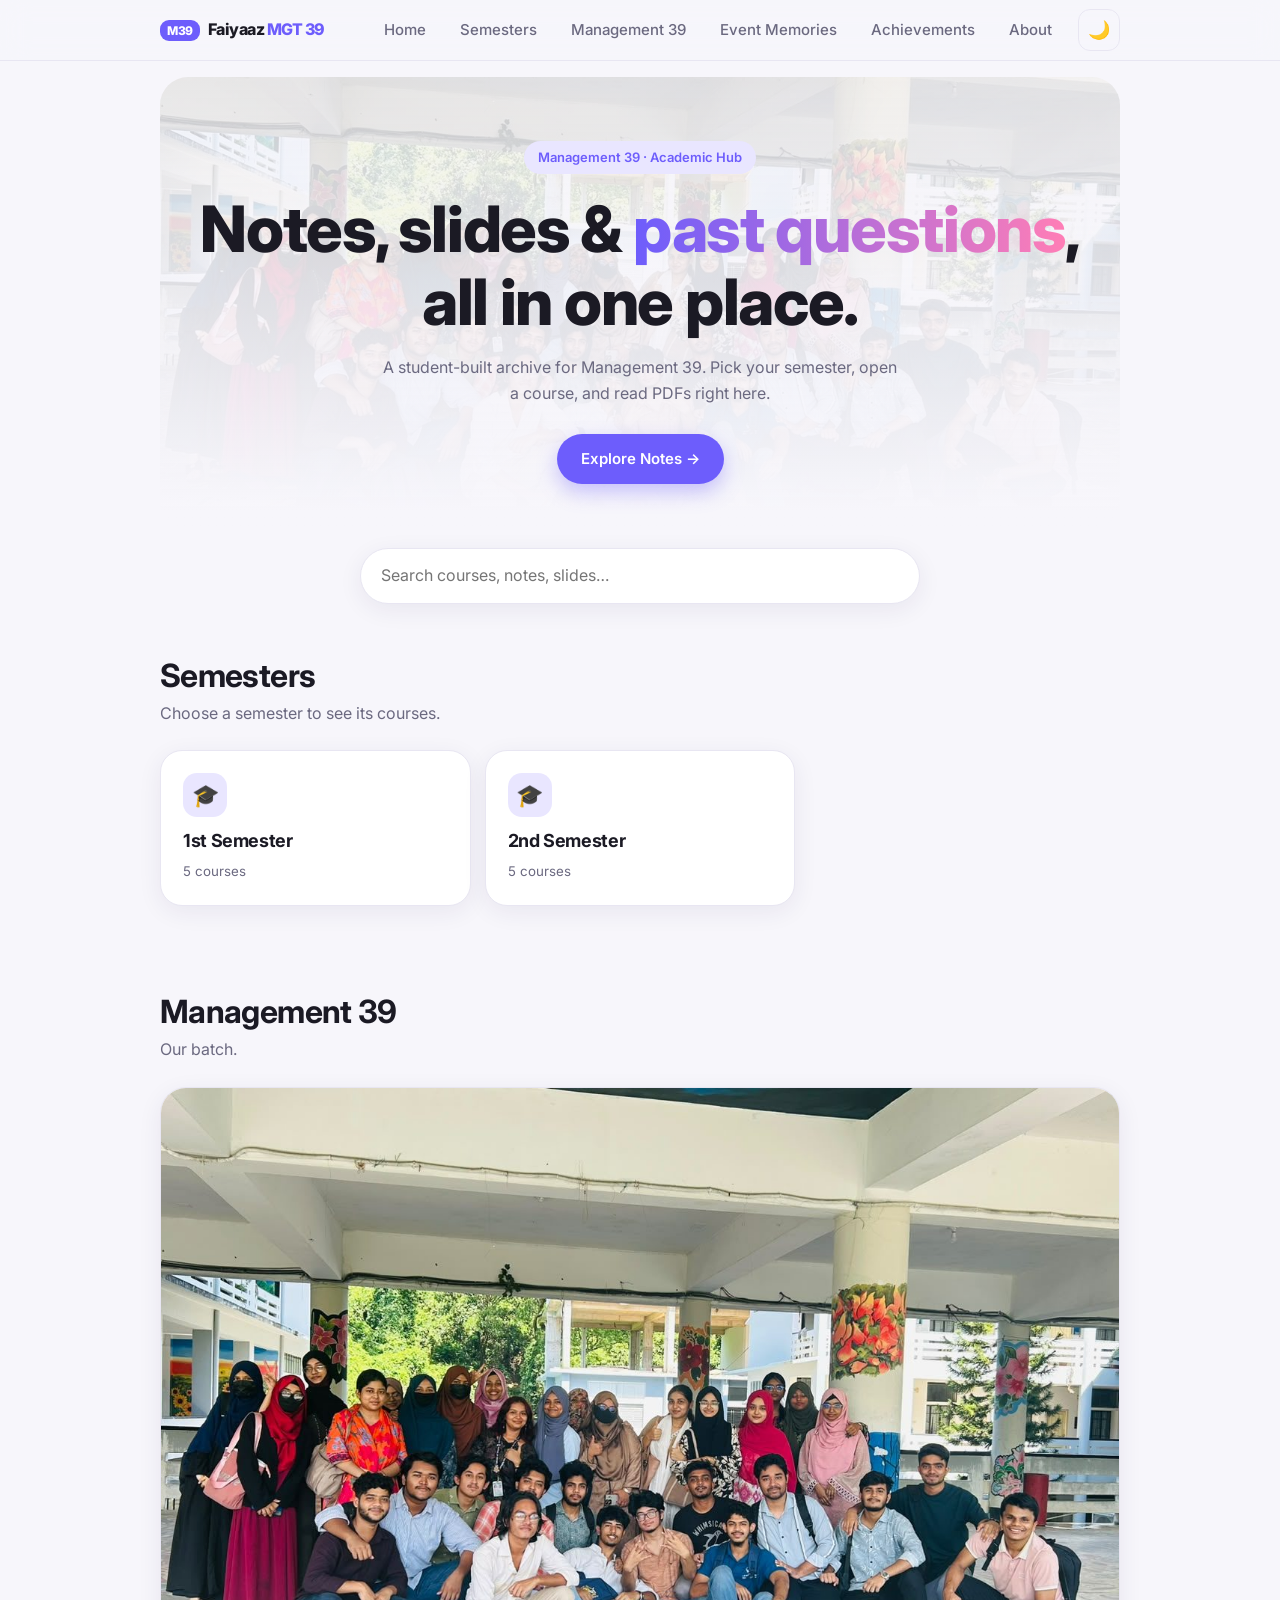
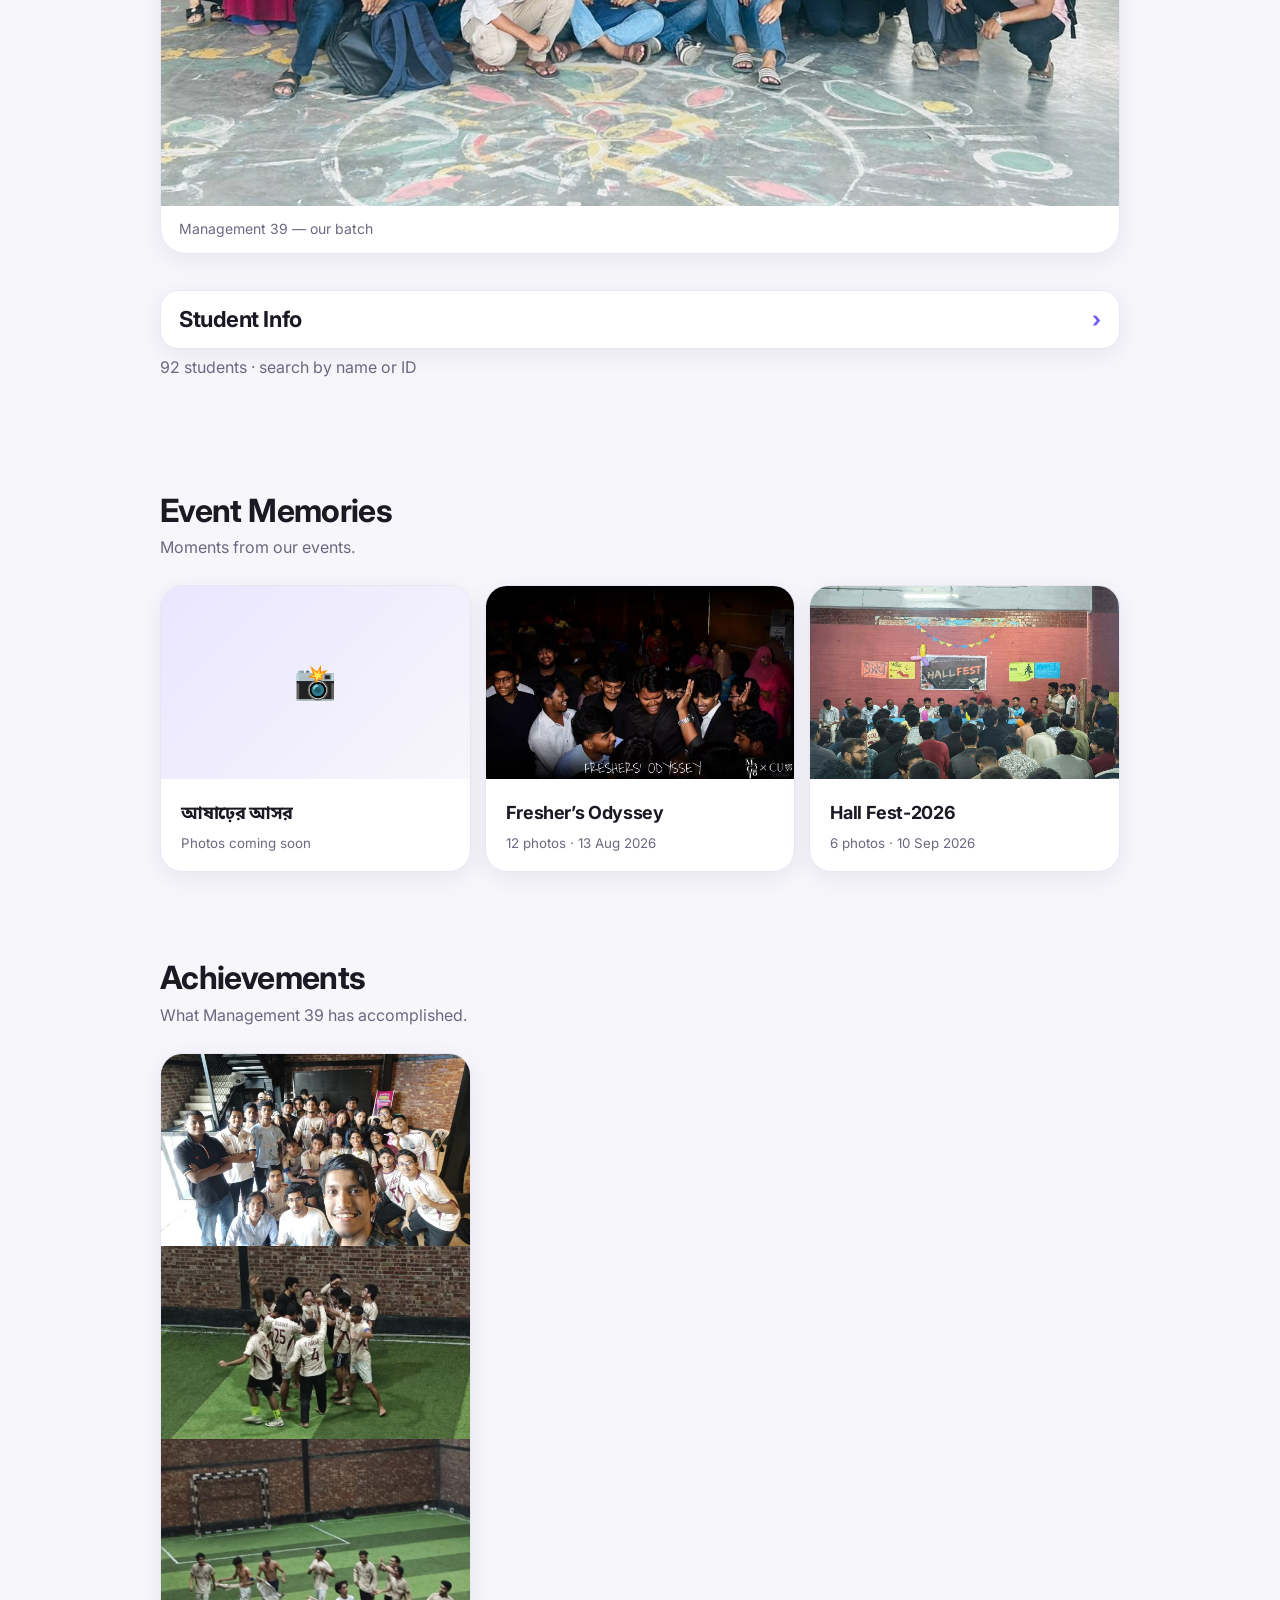
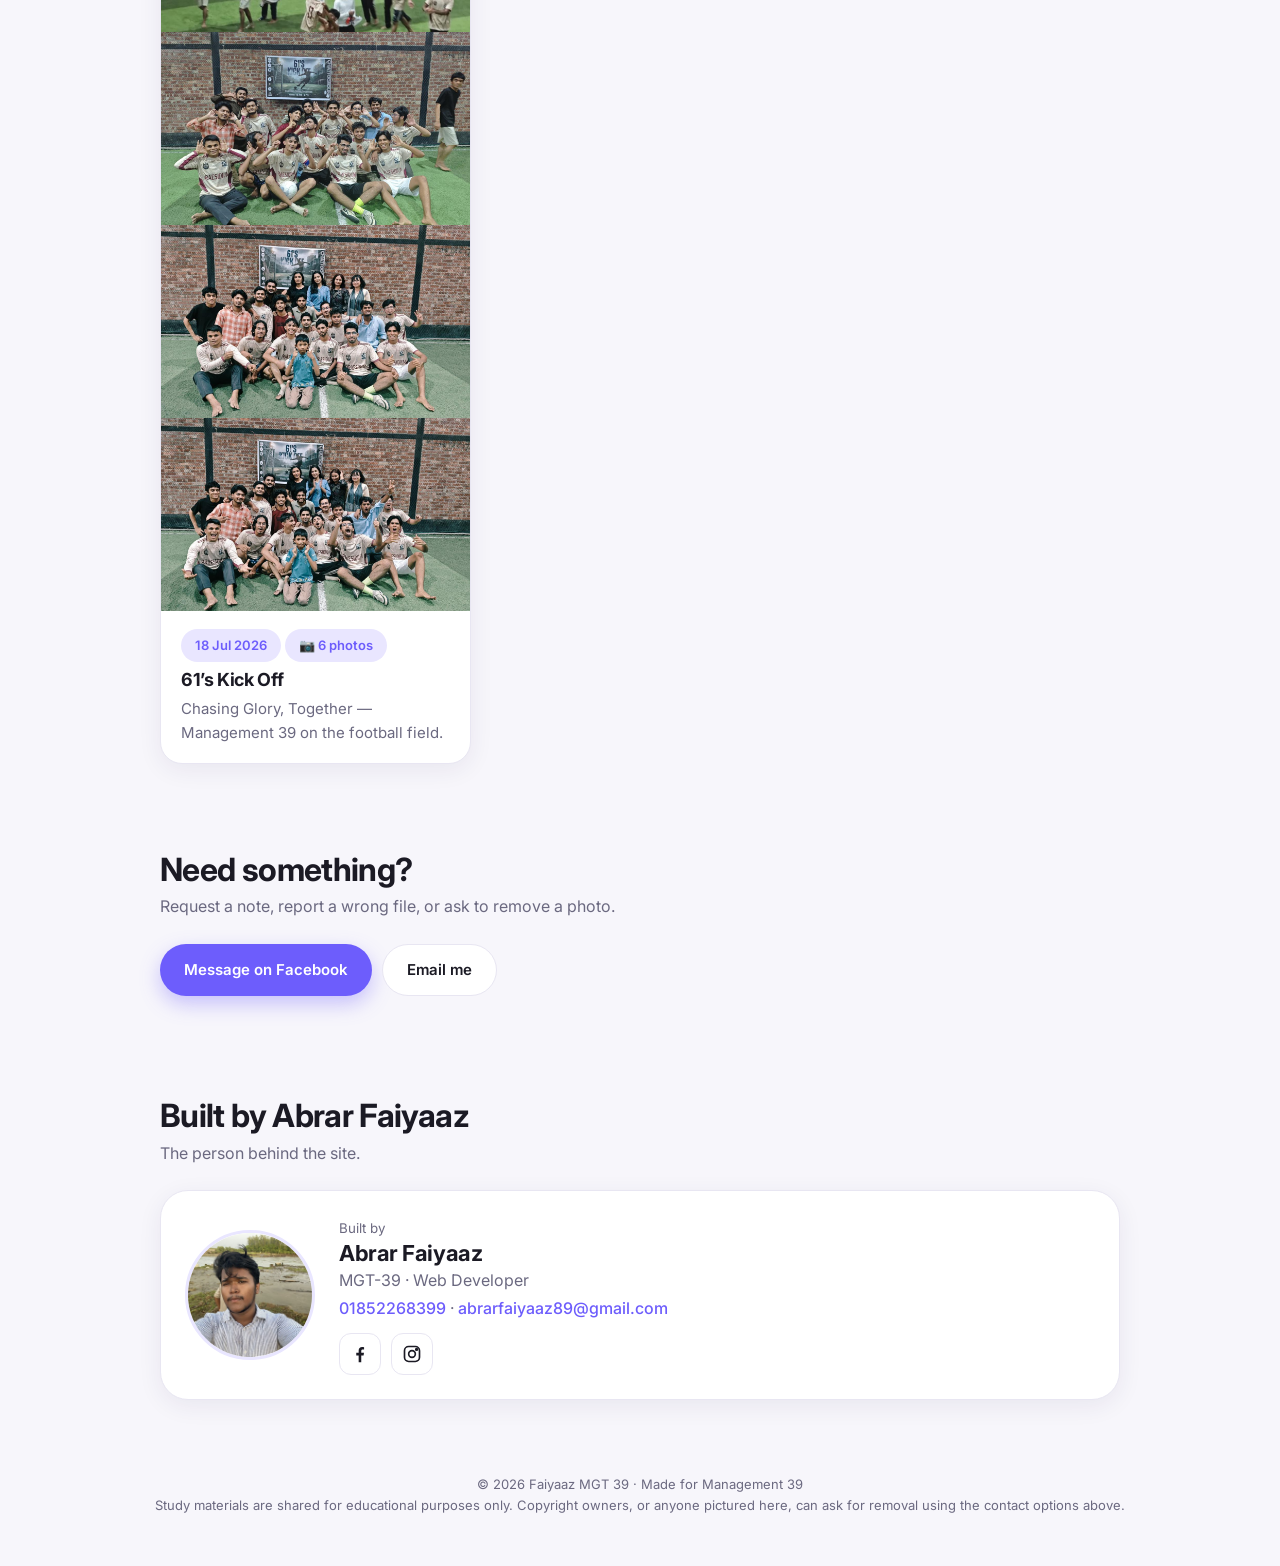
==== index.html @ 00cbe0a0 "Update index.html" ====
<!DOCTYPE html><html lang="en"><head><meta charset="utf-8">
<meta name="viewport" content="width=device-width, initial-scale=1, viewport-fit=cover">
<title>Faiyaaz MGT 39 — Management 39 Academic Resources</title>
<meta name="description" content="Faiyaaz MGT 39 — notes, slides, books, syllabus and recent-year questions for Management 39 students, organized by semester and course.">
<meta property="og:title" content="Faiyaaz MGT 39 — Management 39 Academic Resources"><meta property="og:type" content="website">
<link rel="canonical" href="https://abrarfaiyaaz89.github.io/faiyaazmgt39/"><meta property="og:url" content="https://abrarfaiyaaz89.github.io/faiyaazmgt39/"><meta property="og:image" content="https://abrarfaiyaaz89.github.io/faiyaazmgt39/og.jpg"><meta property="og:image:width" content="1200"><meta property="og:image:height" content="630"><meta property="og:description" content="Notes, slides, books, syllabus and past questions for Management 39, University of Chittagong."><meta name="twitter:card" content="summary_large_image">
<link rel="icon" href="favicon.svg"><link rel="manifest" href="manifest.webmanifest"><link rel="apple-touch-icon" href="icon-192.png"><meta name="theme-color" content="#6d5dfc"><link rel="preconnect" href="https://fonts.googleapis.com"><link rel="preconnect" href="https://fonts.gstatic.com" crossorigin><link rel="stylesheet" href="https://fonts.googleapis.com/css2?family=Inter:wght@400;500;600;700;800&family=Noto+Sans+Bengali:wght@400;500;600;700&display=swap"><style>
:root{box-sizing:border-box;padding-top:env(safe-area-inset-top,0px);padding-bottom:env(safe-area-inset-bottom,0px);--bg:#f7f6fb;--card:#fff;--tx:#1b1a24;--mu:#6b6980;--ac:#6d5dfc;--ac2:#e9e6ff;--bd:#e8e6f2;--sh:0 6px 24px rgba(40,30,90,.07)}
html{scroll-padding-top:env(safe-area-inset-top,0px);scroll-behavior:smooth}
@media(prefers-color-scheme:dark){:root:not([data-theme="light"]){--bg:#0f0e15;--card:#18171f;--tx:#efeef7;--mu:#9d9bb2;--ac:#9a8dff;--ac2:#25223a;--bd:#2a2838;--sh:0 6px 24px rgba(0,0,0,.4)}}
:root[data-theme="dark"]{--bg:#0f0e15;--card:#18171f;--tx:#efeef7;--mu:#9d9bb2;--ac:#9a8dff;--ac2:#25223a;--bd:#2a2838;--sh:0 6px 24px rgba(0,0,0,.4)}
*,*:before,*:after{box-sizing:inherit}
html,body{margin:0}body{background:var(--bg);color:var(--tx);font:16px/1.6 "Inter","Noto Sans Bengali",system-ui,-apple-system,"Segoe UI",Roboto,sans-serif}
a{color:inherit;text-decoration:none}h1,h2,h3{line-height:1.15;margin:0;letter-spacing:-.02em}
.w{max-width:1000px;margin:0 auto;padding:0 20px}
nav{position:sticky;top:env(safe-area-inset-top,0px);z-index:10;background:color-mix(in srgb,var(--bg) 78%,transparent);backdrop-filter:blur(14px);-webkit-backdrop-filter:blur(14px);border-bottom:1px solid var(--bd)}
nav .w{display:flex;align-items:center;justify-content:space-between;height:60px}
.logo{font-weight:800;letter-spacing:-.03em}.logo span{color:var(--ac)}
.links{display:flex;gap:6px}.links a{padding:8px 14px;border-radius:99px;color:var(--mu);font-weight:500;font-size:15px;transition:.2s}.links a:hover{background:var(--ac2);color:var(--ac)}
.burger{display:none;background:none;border:1px solid var(--bd);border-radius:12px;width:42px;height:42px;color:var(--tx);font-size:20px;cursor:pointer}
@media(max-width:640px){.burger{display:block}.links{display:none;position:absolute;left:12px;right:12px;top:64px;flex-direction:column;background:var(--card);border:1px solid var(--bd);border-radius:20px;padding:8px;box-shadow:var(--sh)}.links.open{display:flex}.links a{padding:12px 14px}}
a:focus-visible,button:focus-visible{outline:2px solid var(--ac);outline-offset:2px}
.hero{padding:64px 20px 44px;text-align:center;margin-top:16px;border-radius:28px;background:linear-gradient(180deg,color-mix(in srgb,var(--bg) 80%,transparent),var(--bg) 96%),url(group.jpg) center/cover}
.pill{display:inline-block;background:var(--ac2);color:var(--ac);padding:6px 14px;border-radius:99px;font-size:13px;font-weight:600;margin-bottom:18px}
.hero h1{font-size:clamp(36px,8vw,64px);font-weight:800}.hero h1 span{background:linear-gradient(90deg,var(--ac),#ff7eb6);-webkit-background-clip:text;background-clip:text;color:transparent}
.hero p{color:var(--mu);max-width:520px;margin:16px auto 28px}
.btn{display:inline-flex;align-items:center;gap:8px;background:var(--ac);color:#fff;padding:13px 24px;border-radius:99px;font-weight:600;border:0;cursor:pointer;font-size:15px;transition:.2s;box-shadow:0 8px 20px color-mix(in srgb,var(--ac) 35%,transparent)}
.btn:hover{transform:translateY(-2px)}.btn.o{background:var(--card);color:var(--tx);border:1px solid var(--bd);box-shadow:none}
section{padding:44px 0}h2{font-size:clamp(24px,5vw,32px);margin-bottom:6px}.sub{color:var(--mu);margin:0 0 24px}
.grid{display:grid;grid-template-columns:repeat(auto-fill,minmax(230px,1fr));gap:14px}
.card{display:block;background:var(--card);border:1px solid var(--bd);border-radius:22px;padding:22px;box-shadow:var(--sh);transition:.25s}
.card:hover{transform:translateY(-4px);border-color:var(--ac)}.card h3{font-size:18px;margin-bottom:6px}.card small{color:var(--mu)}
.ic{width:44px;height:44px;border-radius:14px;background:var(--ac2);display:grid;place-items:center;font-size:22px;margin-bottom:14px}
.crumb{font-size:14px;color:var(--mu);margin:28px 0 8px}.crumb a{color:var(--ac)}
.file{display:flex;align-items:center;justify-content:space-between;gap:12px;background:var(--card);border:1px solid var(--bd);border-radius:18px;padding:14px 18px;margin-bottom:10px;transition:.2s}.file:hover{border-color:var(--ac)}
.file b{display:block}.file small{color:var(--mu)}
.empty{border:1.5px dashed var(--bd);border-radius:22px;padding:40px 20px;text-align:center;color:var(--mu)}
.viewer{width:100%;height:75vh;border:1px solid var(--bd);border-radius:18px;background:var(--card)}
.bar{display:flex;gap:10px;flex-wrap:wrap;margin:14px 0}
.gal{display:grid;grid-template-columns:repeat(auto-fit,minmax(280px,1fr));gap:16px}
.gal figure{margin:0;border-radius:26px;overflow:hidden;box-shadow:var(--sh);border:1px solid var(--bd);background:var(--card)}
.gal img{display:block;width:100%;height:auto;transition:transform .5s}.gal figure:hover img{transform:scale(1.03)}
.gal figcaption{padding:12px 18px;color:var(--mu);font-size:14px}
.dev{display:flex;align-items:center;gap:24px;background:var(--card);border:1px solid var(--bd);border-radius:28px;padding:24px;box-shadow:var(--sh);flex-wrap:wrap}
.dev img{width:130px;height:130px;border-radius:50%;object-fit:cover;object-position:50% 35%;border:3px solid var(--ac2)}
.dev h3{font-size:22px}.dev p{margin:2px 0;color:var(--mu)}.dev a{color:var(--ac);font-weight:500}
.ach{display:grid;grid-template-columns:repeat(auto-fill,minmax(260px,1fr));gap:14px}
.ach article{background:var(--card);border:1px solid var(--bd);border-radius:22px;overflow:hidden;box-shadow:var(--sh);transition:.25s}
.ach article:hover{transform:translateY(-4px);border-color:var(--ac)}
.ach img{display:block;width:100%;aspect-ratio:16/10;object-fit:cover}
.ach .b{padding:18px 20px}.ach h3{font-size:18px;margin:8px 0 6px}.ach p{margin:0;color:var(--mu);font-size:15px}
.evc{display:block;background:var(--card);border:1px solid var(--bd);border-radius:22px;overflow:hidden;box-shadow:var(--sh);transition:.25s}
.evc:hover{transform:translateY(-4px);border-color:var(--ac)}
.evc .cv{aspect-ratio:16/10;background:linear-gradient(135deg,var(--ac2),var(--bg));display:grid;place-items:center;font-size:34px}
.evc img{display:block;width:100%;height:100%;object-fit:cover}
.evc .cv{overflow:hidden}.evc .b{padding:16px 20px}.evc h3{font-size:18px}.evc small{color:var(--mu)}
.pg{display:grid;grid-template-columns:repeat(auto-fill,minmax(160px,1fr));gap:10px}
.pg img{display:block;width:100%;aspect-ratio:4/3;object-fit:cover;border-radius:16px;cursor:zoom-in;transition:.25s;border:1px solid var(--bd)}
.pg img:hover{transform:scale(1.03)}
.lb{display:none;position:fixed;inset:0;background:rgba(0,0,0,.94);z-index:50;align-items:center;justify-content:center;touch-action:pan-y;user-select:none;-webkit-user-select:none}
.lb.on{display:flex}.lb img{max-width:100%;max-height:86%;border-radius:10px;touch-action:pan-y;-webkit-user-drag:none}
.lb button{position:absolute;background:rgba(255,255,255,.14);color:#fff;border:0;border-radius:99px;width:44px;height:44px;font-size:24px;cursor:pointer;display:grid;place-items:center}
.lb button:hover{background:rgba(255,255,255,.28)}
.lb .lx{top:calc(14px + env(safe-area-inset-top,0px));right:14px;font-size:18px}.lb .l{left:12px;top:50%}.lb .r{right:12px;top:50%}
.lb .lc{position:absolute;bottom:calc(16px + env(safe-area-inset-bottom,0px));left:0;right:0;text-align:center;color:#ddd;font-size:14px}
.lb.single .ln,.lb.single .lc{display:none}
@media(max-width:640px){.lb .ln{display:none}}
[data-lb]{cursor:zoom-in}
.nr{display:flex;gap:8px;order:3}.links{order:2;margin-left:auto;margin-right:12px}
.tgl{width:42px;height:42px;border:1px solid var(--bd);border-radius:12px;background:none;color:var(--tx);font-size:18px;cursor:pointer;transition:.2s}.tgl:hover{background:var(--ac2)}
.soc{display:flex;gap:10px;margin-top:12px}.soc a{width:42px;height:42px;border-radius:12px;border:1px solid var(--bd);display:grid;place-items:center;color:var(--tx);transition:.2s}.soc a:hover{background:var(--ac2);color:var(--ac);transform:translateY(-2px)}.soc svg{width:20px;height:20px}
.lg{font-style:normal;background:var(--ac);color:#fff;border-radius:9px;padding:3px 7px;font-size:12px;margin-right:8px;font-weight:800;vertical-align:middle}
.sb{max-width:560px;margin:8px auto 0}.sb input{width:100%;padding:14px 20px;border-radius:99px;border:1px solid var(--bd);background:var(--card);color:var(--tx);font:inherit;box-shadow:var(--sh)}
#sr{margin-top:10px}.hero+.sb{margin-top:20px}
.stl{max-height:460px;overflow:auto;border:1px solid var(--bd);border-radius:22px;background:var(--card);box-shadow:var(--sh)}.st{display:flex;align-items:center;gap:12px;padding:12px 16px;border-bottom:1px solid var(--bd)}.st:last-child{border:0}.st .no{color:var(--mu);width:26px;text-align:right;font-size:13px;flex:none}.st b{flex:1;font-weight:600;font-size:15px}.st small{color:var(--mu);font-variant-numeric:tabular-nums;flex:none}
footer{padding-left:20px;padding-right:20px;line-height:1.6}footer{text-align:center;color:var(--mu);font-size:13px;padding:30px 0 50px}
@media(prefers-reduced-motion:reduce){*{transition:none!important;scroll-behavior:auto!important}}
.fade{animation:f .4s ease both}@keyframes f{from{opacity:0;transform:translateY(8px)}}
</style></head><body>
<nav><div class="w"><a class="logo" href="#/"><i class="lg">M39</i>Faiyaaz <span>MGT 39</span></a>
<div class="nr"><button class="tgl" id="th" aria-label="Switch theme">🌙</button><button class="burger" id="bg" aria-label="Menu" aria-expanded="false">☰</button></div>
<div class="links" id="ln"><a href="#/">Home</a><a href="#/semesters">Semesters</a><a href="#/m39">Management 39</a><a href="#/events">Event Memories</a><a href="#/achievements">Achievements</a><a href="#/about">About</a></div></div></nav>
<main id="app" class="w"></main>
<footer>© <span id="yr"></span> Faiyaaz MGT 39 · Made for Management 39<br>Study materials are shared for educational purposes only. Copyright owners, or anyone pictured here, can ask for removal using the contact options above.</footer>
<script>
/* ============ CONTENT DATA — edit ONLY this file to grow the site ============
 EXAMPLE: notes:[{title:"Chapter 1 Notes",url:"pom-ch1.pdf"},{title:"Chapter 2 Notes",url:"pom-ch2.pdf"}]
 Add a semester: push to SEMESTERS. Add a course: add to its courses[].
 Add a file: add {title, url, size?} to a category array; url = "your-file.pdf" (PDF uploaded next to index.html) or any PDF link (e.g. Google Drive /preview link, GitHub raw, hosted .pdf).
 Add a photo: push to PHOTOS. */
const CATEGORIES=[{id:"notes",name:"Notes",icon:"📝"},{id:"slides",name:"Slides",icon:"🖥️"},{id:"books",name:"Books",icon:"📚"},{id:"syllabus",name:"Syllabus",icon:"📋"},{id:"questions",name:"Recent Year Questions",icon:"🧾"}];
const SEMESTERS=[
 {id:"1",name:"1st Semester",courses:[
  {id:"intro-business",name:"Introduction to Business",code:"BCC-101",teacher:"Prof. Dr. Md. Harisur Rahman Howladar",files:{notes:[],slides:[{title:"Chapter 1 — Introduction",url:"ib-ch01-introduction.pdf",size:"PDF"},{title:"Chapter 2 — Start up a Business",url:"ib-ch02-startup.pdf",size:"PDF"},{title:"Chapter 3a — Forms of Business Ownership",url:"ib-ch03a-ownership.pdf",size:"PDF"},{title:"Chapter 3b — Functional Areas of Business",url:"ib-ch03b-functional-areas.pdf",size:"PDF"},{title:"Chapter 3c — Business Documents",url:"ib-ch03c-documents.pdf",size:"PDF"},{title:"Chapter 4 — Business Combination",url:"ib-ch04-combination.pdf",size:"PDF"},{title:"Chapter 5 — International Business",url:"ib-ch05-international.pdf",size:"PDF"},{title:"Chapter 6 — Trade Practices and Facilitating Agencies",url:"ib-ch06-trade-practices.pdf",size:"PDF"},{title:"Chapter 7 — Contemporary Issues of Business",url:"ib-ch07-contemporary-issues.pdf",size:"PDF"}],books:[],syllabus:[{title:"Introduction to Business — Syllabus",url:"Syllabus__Introduction_to_Business.pdf",size:"PDF"}],questions:[]}},
  {id:"basic-accounting",name:"Basic Accounting",code:"BCC-102",teacher:"Mrs. Dipa Das",files:{notes:[],slides:[],books:[],syllabus:[{title:"Basic Accounting — Syllabus",url:"Syllabus_Basic_Accounting.pdf",size:"PDF"}],questions:[]}},
  {id:"math",name:"Basic Mathematics",code:"BCC-103",teacher:"Prof. Dr. Anupam Kumar Das",files:{notes:[],slides:[],books:[],syllabus:[{title:"Business Mathematics — Syllabus",url:"Business_Math___Syllabus.pdf",size:"PDF"}],questions:[]}},
  {id:"pom",name:"Principles of Management",code:"BCC-104",teacher:"Prof. Dr. Shameema Ferdausy",files:{notes:[],slides:[],books:[],syllabus:[{title:"Principles of Management — Course Outline (July 2025)",url:"Course_Outline_July_2025.pdf",size:"PDF"}],questions:[]}},
  {id:"comm",name:"Essentials in Communications",code:"BCC-105",teacher:"Prof. Sharmeen Ahmed",files:{notes:[],slides:[],books:[],syllabus:[{title:"Business Communication — Syllabus",url:"Syllabus__Business_Communication.pdf",size:"PDF"}],questions:[]}}
 ]},
 {id:"2",name:"2nd Semester",courses:[
  {id:"marketing",name:"Principles of Marketing",code:"BCC-106",teacher:"Prof. Abu Mohammad Atiqur Rahman",files:{notes:[],slides:[],books:[],syllabus:[{title:"Principles of Marketing — Syllabus",url:"Syllabus__principles_of_marketing.pdf",size:"PDF"}],questions:[]}},
  {id:"macro",name:"Macroeconomics",code:"GED-107",teacher:"Prof. Dr. Anupam Kumar Das",files:{notes:[],slides:[],books:[],syllabus:[{title:"Microeconomics — Syllabus",url:"Syllabus__MicroEconomics.pdf",size:"PDF"}],questions:[]}},
  {id:"stat",name:"Basic Statistics",code:"GED-108",teacher:"Prof. Dr. Mohammad Khaled Afzal",files:{notes:[],slides:[],books:[],syllabus:[{title:"Business Statistics — Syllabus",url:"Syllabus__Business_Statistics.pdf",size:"PDF"}],questions:[]}},
  {id:"law",name:"Business Law",code:"BCC-109",teacher:"Prof. Dr. Md. Mizanur Rahman Chowdhury",files:{notes:[],slides:[],books:[{title:"Commercial Law and Industrial Law \u2014 Part 1 (pages 1\u2013561)",url:"law-part1.pdf",size:"PDF"},{title:"Commercial Law and Industrial Law \u2014 Part 2 (pages 562\u20131122)",url:"law-part2.pdf",size:"PDF"}],syllabus:[{title:"Business Law — Syllabus",url:"Syllabus__buiness_law.pdf",size:"PDF"}],questions:[]}},
  {id:"ict",name:"Information and Communication Technology",code:"GED-110",teacher:"Mrs. Chowdhury Ummeh Kulsum",files:{notes:[],slides:[],books:[],syllabus:[{title:"Information Technology in Business — Syllabus",url:"Syllabus-IT-in-Business.pdf",size:"PDF"}],questions:[]}}
 ]}
];(function(){try{var x=new XMLHttpRequest();x.open("GET","files.json?v="+Date.now(),false);x.send();var m=JSON.parse(x.responseText);SEMESTERS.forEach(function(s){s.courses.forEach(function(c){var a=m[c.code.toLowerCase().replace(/[^a-z0-9]/g,"")];if(!a)return;Object.keys(a).forEach(function(k){c.files[k]=c.files[k]||[];a[k].forEach(function(f){if(!c.files[k].some(function(e){return e.url===f.url}))c.files[k].push(f)})})})})}catch(e){}})();(function(){var st=document.createElement("style");st.textContent=".slow{position:fixed;left:50%;bottom:calc(20px + env(safe-area-inset-bottom,0px));transform:translate(-50%,12px);max-width:92vw;background:var(--card);color:var(--tx);border:1px solid var(--ac);border-radius:14px;padding:12px 16px;font-size:14px;box-shadow:var(--sh);z-index:60;opacity:0;transition:.3s}.slow.on{opacity:1;transform:translate(-50%,0)}";document.head.appendChild(st);var seen=new WeakSet(),t;function show(){var o=document.querySelector(".slow");if(o)o.remove();clearTimeout(t);var d=document.createElement("div");d.className="slow";d.setAttribute("role","status");d.textContent="Taking too long to open? Tap Download, then open the file from your file manager.";d.onclick=function(){d.remove()};document.body.appendChild(d);requestAnimationFrame(function(){d.classList.add("on")});t=setTimeout(function(){d.classList.remove("on");setTimeout(function(){d.remove()},300)},5000)}new MutationObserver(function(){var v=document.querySelector("#app .viewer");if(v&&!seen.has(v)){seen.add(v);show()}}).observe(document.getElementById("app"),{childList:true,subtree:true})})();(function(){var st=document.createElement("style");st.textContent=".sth{cursor:pointer;display:flex;align-items:center;justify-content:space-between;gap:12px;background:var(--card);border:1px solid var(--bd);border-radius:18px;padding:16px 18px;box-shadow:var(--sh);user-select:none}.sth span{color:var(--ac);font-size:22px;transition:transform .2s}.sth.open span{transform:rotate(90deg)}.stw{margin-top:12px}.stw[hidden]{display:none}";document.head.appendChild(st);function run(){var h=[].find.call(document.querySelectorAll("#app h1,#app h2,#app h3"),function(x){return /^Student Info/i.test(x.textContent.trim())});if(!h||h.dataset.acc)return;var inp=[].find.call(document.querySelectorAll("#app input"),function(i){return /name or id/i.test(i.placeholder||"")}),lst=document.querySelector("#app .stl");if(!inp||!lst)return;h.dataset.acc=1;var box=inp.parentElement.children.length===1&&inp.parentElement.id!=="app"?inp.parentElement:inp;var w=document.createElement("div");w.className="stw";w.hidden=true;lst.parentNode.insertBefore(w,lst);w.appendChild(box);w.appendChild(lst);h.classList.add("sth");h.setAttribute("role","button");h.tabIndex=0;h.setAttribute("aria-expanded","false");var a=document.createElement("span");a.textContent="\u203A";h.appendChild(a);function tg(){var o=w.hidden;w.hidden=!o;h.classList.toggle("open",o);h.setAttribute("aria-expanded",o)}h.onclick=tg;h.onkeydown=function(e){if(e.key==="Enter"||e.key===" "){e.preventDefault();tg()}}}new MutationObserver(run).observe(document.getElementById("app"),{childList:true,subtree:true});run()})();
const PHOTOS=[{src:"group.jpg",alt:"Management 39 batch group photo on campus",caption:"Management 39 — our batch"}];
/* Add achievements here: {title:"...",date:"Oct 2026",text:"short description",photos:["a.jpg","b.jpg"]} (comma between items) */
const ACHIEVEMENTS=[
 {title:"61’s Kick Off",date:"18 Jul 2026",text:"Chasing Glory, Together — Management 39 on the football field.",photos:["kickoff-1.jpg","kickoff-2.jpg","kickoff-3.jpg","kickoff-4.jpg","kickoff-5.jpg","kickoff-6.jpg"]}
];
/* Event Memories: add photos by listing file names in photos:["a.jpg","b.jpg"]; add a new event as a new {..} line */
const EVENTS=[
 {id:"asharer-ashor",name:"আষাঢ়ের আসর",date:"",place:"",photos:[]},
 {id:"freshers-odyssey",name:"Fresher’s Odyssey",date:"13 Aug 2026",place:"FBA Auditorium · presented by Management 38",photos:["fresher-01.jpg","fresher-02.jpg","fresher-03.jpg","fresher-04.jpg","fresher-05.jpg","fresher-06.jpg","fresher-07.jpg","fresher-08.jpg","fresher-09.jpg","fresher-10.jpg","fresher-11.jpg","fresher-12.jpg"]},
 {id:"hall-fest-2026",name:"Hall Fest-2026",date:"10 Sep 2026",place:"Shahjalal Hall Dining · Department of Management",photos:["hallfest-01.jpg","hallfest-02.jpg","hallfest-03.jpg","hallfest-04.jpg","hallfest-05.jpg","hallfest-06.jpg"]}
];

/* Student info: add a line ["Full Name","ID"] (comma between lines) */
const STUDENTS=[["Zarin Tasnim Nadia","2603021001"],
["Md. Shahriar Hossain","2603021002"],
["Sayeda Arzu Mony Siddiqa Lisa","2603021003"],
["Mahammad Abrar","2603021004"],
["Subarna Sultana","2603021005"],
["Shovapa Rahman","2603021006"],
["Saima Afrin Toha","2603021007"],
["Tithi Dutta","2603021008"],
["Atik Hasan Mahi","2603021009"],
["Md. Rafiath Bin Alam","2603021010"],
["Abrahi Rahman Seam","2603021011"],
["Hasna Akter","2603021012"],
["Alifa Abiba Mumu","2603021013"],
["Atia Ibnat Orin","2603021014"],
["Mohammad Tasnim Shah","2603021015"],
["Md. Abubokkor Siddik","2603021016"],
["Ather Israq","2603021017"],
["Miftahul Zannat Sadida","2603021018"],
["Najia Islam Mawa","2603021019"],
["Samayra Mumtahina Sarowar","2603021020"],
["Farhin Tasnuva","2603021021"],
["Abrar Faiyaaz","2603021022"],
["Mohammad Shahidul Islam Arju","2603021023"],
["Kazi Md. Adil Fahad (Sohan)","2603021024"],
["Tamima Mallick Saba","2603021025"],
["Md. Rafid Hassan","2603021026"],
["Sumaiya Sultana","2603021027"],
["Humyra Jannat Hossain","2603021028"],
["Fariha Islam","2603021029"],
["Irfan Newaz","2603021030"],
["Rakibul Hosan","2603021031"],
["Sayed Sharjil Hossain","2603021032"],
["Md. Shynan Mashnur Aabesh","2603021033"],
["Sheikh Md. Muhtasim Hossain","2603021034"],
["Nival Rahman","2603021035"],
["Sammriddhi Chakma","2603021036"],
["Maheema Sultana Khanam","2603021037"],
["Md. Abir Rahaman","2603021038"],
["Farhan Shahriar Ahmed","2603021039"],
["Sabika Mahajabin","2603021040"],
["Ahona Mutsuddi","2603021041"],
["Samin Yeaser Kolpo","2603021042"],
["Syed Shahmat Sharar Alam","2603021043"],
["Taslima Akter","2603021044"],
["Ahmad Mobtasim Fuad Saad","2603021045"],
["Md. Rokan Uddin Mahmud","2603021046"],
["Md. Johayer Eftekar","2603021047"],
["Adiba Monir Aurthy","2603021048"],
["Md. Sharafat Hossain","2603021049"],
["Saifullah Akber Imtu","2603021050"],
["Mahib Ibne Mobarak","2603021051"],
["Dilruba Haque Ruba","2603021052"],
["Tarannum Tajrian","2603021053"],
["Sajia Mostakim Rutmila","2603021054"],
["M. M. Sharier Shifat","2603021055"],
["Israt Jairin Chy Taha","2603021056"],
["Md. Rubaiyat Hasan","2603021057"],
["Md. Giash Uddin (Bappu)","2603021058"],
["Mohammed Farhan Labib","2603021059"],
["Tahamina Sultana","2603021060"],
["Israt Jahan","2603021061"],
["K. H. M. A. Jishan","2603021062"],
["Rifa Tasfia Hossain","2603021063"],
["Tanvir Ahmad","2603021064"],
["Md. Azizul Hoque","2603021065"],
["Sameia Islam Neha","2603021066"],
["Rahi Binta Rahman","2603021067"],
["Nafi Al Hasnat","2603021068"],
["Abdur Rahman","2603021069"],
["Md. Wahidul Hoque Rafin","2603021070"],
["Nigar Samiha","2603021071"],
["Adila Karim Meher","2603021072"],
["Papel Tanchangya","2603021073"],
["Md. Habib Chowdhury Jefat","2603021074"],
["Mohammad Arafat Hossain","2603021075"],
["Sayma Sadia","2603021076"],
["Anika Tasneem","2603021077"],
["Md. Shifat Hossen","2603021078"],
["Md. Nazmul Mahin","2603021079"],
["Mehedi Hasan Bappy","2603021080"],
["S.M. Fardin Ahmed","2603021081"],
["Md. Haidar Ali","2603021082"],
["Md. Daud Islam Mahed","2603021083"],
["Anan Binta Absar","2603021084"],
["Jawadur Rashid Wasee","2503021008"],
["Md. Muntasir Shahriyar Rahman","2503021040"],
["Mosammat Farah Binta Harun","2503021059"],
["Samira Jahan Adhila","2503021086"],
["Md. Juwel","2503021088"],
["Md. Nafijul Haque","2503021092"],
["Saied Alam","2503021129"],
["Md. Rayhan Uddin","24302003"]];
const DEV={name:"Abrar Faiyaaz",role:"MGT-39 · Web Developer",phone:"01852268399",email:"abrarfaiyaaz89@gmail.com",photo:"abrar.jpg",facebook:"https://www.facebook.com/share/1EZiwvt3J5/",instagram:"https://www.instagram.com/abrarfaiyaaz"};
/* ============ UI ============ */
const $=s=>document.querySelector(s),app=$("#app"),e=s=>String(s).replace(/[&<>"]/g,c=>({"&":"&amp;","<":"&lt;",">":"&gt;",'"':"&quot;"}[c]));
$("#yr").textContent=new Date().getFullYear();
const bg=$("#bg"),ln=$("#ln");bg.onclick=()=>{const o=ln.classList.toggle("open");bg.setAttribute("aria-expanded",o)};
const th=$("#th"),root=document.documentElement;
function applyTheme(m){root.setAttribute("data-theme",m);th.textContent=m=="dark"?"☀️":"🌙";th.setAttribute("aria-label",m=="dark"?"Switch to day mode":"Switch to night mode")}
let savedTheme=null;try{savedTheme=localStorage.getItem("theme")}catch(x){}
applyTheme(savedTheme||(matchMedia("(prefers-color-scheme: dark)").matches?"dark":"light"));
th.onclick=()=>{const m=root.getAttribute("data-theme")=="dark"?"light":"dark";applyTheme(m);try{localStorage.setItem("theme",m)}catch(x){}};

const semCards=()=>SEMESTERS.map(s=>`<a class="card" href="#/s/${s.id}"><div class="ic">🎓</div><h3>${e(s.name)}</h3><small>${s.courses.length} courses</small></a>`).join("");
const gallery=()=>`<div class="gal" data-gal>${PHOTOS.map(p=>`<figure><img src="${p.src}" data-lb="${p.src}" alt="${e(p.alt)}" loading="lazy" decoding="async"><figcaption>${e(p.caption)}</figcaption></figure>`).join("")}</div>`;
const achv=()=>ACHIEVEMENTS.length?`<div class="ach">${ACHIEVEMENTS.map(x=>{const ph=x.photos||(x.photo?[x.photo]:[]);return `<article data-gal>${ph.map((p,i)=>`<img ${i?"hidden ":""}src="${e(p)}" data-lb="${e(p)}" alt="${e(x.title)} photo ${i+1}" loading="lazy" decoding="async">`).join("")}<div class="b">${x.date?`<span class="pill" style="margin:0">${e(x.date)}</span> `:""}${ph.length>1?`<span class="pill" style="margin:0">📷 ${ph.length} photos</span>`:""}<h3>${e(x.title)}</h3>${x.text?`<p>${e(x.text)}</p>`:""}</div></article>`}).join("")}</div>`:`<div class="empty">Our achievements will be added here soon.</div>`;
const evCards=()=>`<div class="ach">${EVENTS.map(v=>`<a class="evc" href="#/events/${v.id}"><div class="cv">${v.photos.length?`<img src="${v.photos[0]}" alt="${e(v.name)}" loading="lazy" decoding="async">`:"📸"}</div><div class="b"><h3>${e(v.name)}</h3><small>${v.photos.length?v.photos.length+" photos":"Photos coming soon"}${v.date?" · "+e(v.date):""}</small></div></a>`).join("")}</div>`;
const about=()=>`<div class="dev"><img src="${DEV.photo}" alt="Portrait of ${e(DEV.name)}, web developer" loading="lazy"><div><small style="color:var(--mu)">Built by</small><h3>${e(DEV.name)}</h3><p>${e(DEV.role)}</p><p><a href="tel:${DEV.phone}">${DEV.phone}</a> · <a href="mailto:${DEV.email}">${DEV.email}</a></p><div class="soc"><a href="${DEV.facebook}" target="_blank" rel="noopener" aria-label="Abrar Faiyaaz on Facebook"><svg viewBox="0 0 24 24" fill="currentColor" aria-hidden="true"><path d="M13.5 22v-8.2h2.8l.5-3.3h-3.3V8.4c0-.9.4-1.7 1.8-1.7h1.6V3.8c-.3 0-1.3-.2-2.4-.2-2.5 0-4.1 1.5-4.1 4.2v2.7H7.5v3.3h2.9V22h3.1z"/></svg></a><a href="${DEV.instagram}" target="_blank" rel="noopener" aria-label="Abrar Faiyaaz on Instagram"><svg viewBox="0 0 24 24" fill="none" stroke="currentColor" stroke-width="2" stroke-linecap="round" stroke-linejoin="round" aria-hidden="true"><rect x="3" y="3" width="18" height="18" rx="5"/><circle cx="12" cy="12" r="4"/><circle cx="17.5" cy="6.5" r="1" fill="currentColor"/></svg></a></div></div></div>`;
const home=()=>`<div class="hero fade"><span class="pill">Management 39 · Academic Hub</span><h1>Notes, slides &amp; <span>past questions</span>, all in one place.</h1><p>A student-built archive for Management 39. Pick your semester, open a course, and read PDFs right here.</p><a class="btn" href="#/semesters">Explore Notes →</a></div>${searchBox()}${recent()}
<section id="sem"><h2>Semesters</h2><p class="sub">Choose a semester to see its courses.</p><div class="grid">${semCards()}</div></section>
<section><h2>Management 39</h2><p class="sub">Our batch.</p>${gallery()}${studentsSec()}</section>
<section><h2>Event Memories</h2><p class="sub">Moments from our events.</p>${evCards()}</section>
<section><h2>Achievements</h2><p class="sub">What Management 39 has accomplished.</p>${achv()}</section>
${helpSec()}<section><h2>Built by ${e(DEV.name)}</h2><p class="sub">The person behind the site.</p>${about()}</section>`;
const fmt=d=>new Date(d).toLocaleDateString("en-GB",{day:"numeric",month:"short",year:"numeric"});
const isNew=d=>d&&(Date.now()-new Date(d))/864e5<=14;
const fileRow=(f,href,sub)=>`<a class="file" href="${href}"><div><b>\u{1F4C4} ${e(f.title)}${isNew(f.date)?' <span class="pill" style="margin:0 0 0 6px;padding:2px 8px">New</span>':""}</b><small>${e(sub||f.size||"PDF")}${f.date?" \u00b7 "+fmt(f.date):""}</small></div><span class="pill" style="margin:0">View</span></a>`;
const allFiles=()=>SEMESTERS.flatMap(s=>s.courses.flatMap(c=>CATEGORIES.flatMap(k=>(c.files[k.id]||[]).map((f,i)=>({f,s,c,k,i,href:`#/s/${s.id}/${c.id}/${k.id}/${i}`})))));
const recent=()=>{const r=allFiles().filter(x=>x.f.date).sort((a,b)=>new Date(b.f.date)-new Date(a.f.date)).slice(0,4);return r.length?`<section><h2>Recently added</h2><p class="sub">Fresh uploads.</p>${r.map(x=>fileRow(x.f,x.href,x.c.name+" \u00b7 "+x.k.name)).join("")}</section>`:""};
const searchBox=()=>`<div class="sb"><input id="q" type="search" placeholder="Search courses, notes, slides\u2026" aria-label="Search" autocomplete="off"><div id="sr"></div></div>`;
function bindSearch(){const q=$("#q");if(!q)return;q.oninput=()=>{const t=q.value.trim().toLowerCase(),o=$("#sr");if(t.length<2){o.innerHTML="";return}
 const cs=SEMESTERS.flatMap(s=>s.courses.map(c=>({s,c}))).filter(x=>(x.c.name+" "+x.c.code+" "+(x.c.teacher||"")).toLowerCase().includes(t)).slice(0,4);
 const fl=allFiles().filter(x=>(x.f.title+" "+x.c.name).toLowerCase().includes(t)).slice(0,8);
 o.innerHTML=cs.map(x=>`<a class="file" href="#/s/${x.s.id}/${x.c.id}"><div><b>\u{1F4D8} ${e(x.c.name)}</b><small>${e(x.s.name)} \u00b7 ${e(x.c.code)}</small></div></a>`).join("")+fl.map(x=>fileRow(x.f,x.href,x.c.name+" \u00b7 "+x.k.name)).join("")||`<div class="empty">No results for \u201c${e(q.value)}\u201d.</div>`}}
const stRows=l=>l.map(([x,i])=>`<div class="st"><span class="no">${i+1}</span><b>${e(x[0])}</b><small>${e(x[1])}</small></div>`).join("");
const studentsSec=()=>`<h3 style="margin:36px 0 6px;font-size:22px">Student Info</h3><p class="sub">${STUDENTS.length} students \u00b7 search by name or ID</p><div class="sb" style="margin:0 0 12px"><input id="sq" type="search" placeholder="Search name or ID\u2026" aria-label="Search students" autocomplete="off"></div><div class="stl" id="sl">${stRows(STUDENTS.map((x,i)=>[x,i]))}</div>`;
function bindStudents(){const q=$("#sq");if(!q)return;q.oninput=()=>{const t=q.value.trim().toLowerCase();$("#sl").innerHTML=stRows(STUDENTS.map((x,i)=>[x,i]).filter(([x])=>!t||(x[0]+" "+x[1]).toLowerCase().includes(t)))||'<div class="empty" style="border:0">No student found.</div>'}}
const helpSec=()=>`<section><h2>Need something?</h2><p class="sub">Request a note, report a wrong file, or ask to remove a photo.</p><div class="bar"><a class="btn" href="${DEV.facebook}" target="_blank" rel="noopener">Message on Facebook</a><a class="btn o" href="mailto:${DEV.email}?subject=Faiyaaz%20MGT%2039%20request">Email me</a></div></section>`;
function route(){
 const p=location.hash.replace(/^#\/?/,"").split("/").filter(Boolean),[t,a,b,c,d]=p;let h="";
 const sem=SEMESTERS.find(s=>s.id==a),co=sem&&sem.courses.find(x=>x.id==b),cat=CATEGORIES.find(x=>x.id==c);
 if(!t)h=home();
 else if(t=="semesters")h=`<section class="fade"><h2>Semesters</h2><p class="sub">Choose a semester.</p>${searchBox()}<div class="grid">${semCards()}</div></section>`;
 else if(t=="m39")h=`<section class="fade"><h2>Management 39</h2><p class="sub">Our batch.</p>${gallery()}${studentsSec()}</section>`;
 else if(t=="events"&&!a)h=`<section class="fade"><h2>Event Memories</h2><p class="sub">Choose an event.</p>${evCards()}</section>`;
 else if(t=="events"){const v=EVENTS.find(x=>x.id==a);h=v?`<section class="fade"><div class="crumb"><a href="#/events">Event Memories</a> / ${e(v.name)}</div><h2>${e(v.name)}</h2><p class="sub">${[v.date,v.place].filter(Boolean).map(e).join(" · ")}</p>${v.photos.length?`<div class="pg" data-gal>${v.photos.map((p,i)=>`<img src="${p}" data-lb="${p}" alt="${e(v.name)} photo ${i+1}" loading="lazy" decoding="async">`).join("")}</div>`:`<div class="empty">Photos will be added soon.</div>`}</section>`:`<section><div class="empty">Event not found. <a href="#/events" style="color:var(--ac)">Back</a></div></section>`}
 else if(t=="achievements")h=`<section class="fade"><h2>Achievements</h2><p class="sub">What Management 39 has accomplished.</p>${achv()}</section>`;
 else if(t=="about")h=`<section class="fade"><h2>Built by ${e(DEV.name)}</h2><p class="sub">The person behind the site.</p>${about()}</section>`;
 else if(t=="s"&&sem&&!b)h=`<section class="fade"><div class="crumb"><a href="#/semesters">Semesters</a> / ${e(sem.name)}</div><h2>${e(sem.name)}</h2><p class="sub">Select a course.</p><div class="grid">${sem.courses.map(x=>`<a class="card" href="#/s/${sem.id}/${x.id}"><div class="ic">📘</div><h3>${e(x.name)}</h3><small>${e(x.code)}${x.teacher?"<br>"+e(x.teacher):""}</small></a>`).join("")}</div></section>`;
 else if(t=="s"&&co&&!c)h=`<section class="fade"><div class="crumb"><a href="#/semesters">Semesters</a> / <a href="#/s/${sem.id}">${e(sem.name)}</a> / ${e(co.name)}</div><h2>${e(co.name)}</h2><p class="sub">${e(co.code)}${co.teacher?" · "+e(co.teacher):""}</p><div class="grid">${CATEGORIES.map(k=>`<a class="card" href="#/s/${sem.id}/${co.id}/${k.id}"><div class="ic">${k.icon}</div><h3>${k.name}</h3><small>${(co.files[k.id]||[]).length} files</small></a>`).join("")}</div></section>`;
 else if(t=="s"&&co&&cat){const fs=co.files[cat.id]||[],base=`#/s/${sem.id}/${co.id}`,cr=`<div class="crumb"><a href="#/semesters">Semesters</a> / <a href="#/s/${sem.id}">${e(sem.name)}</a> / <a href="${base}">${e(co.name)}</a> / ${cat.name}</div>`;
  if(d!==undefined&&fs[d]){const f=fs[d];h=`<section class="fade">${cr}<h2>${e(f.title)}</h2><div class="bar"><a class="btn o" href="${base}/${cat.id}">← Back</a><a class="btn o" href="${e(f.url)}" target="_blank" rel="noopener">Open in new tab</a><a class="btn" href="${e(f.url)}" download>Download</a></div><iframe class="viewer" src="${e(f.url)}" title="${e(f.title)}" loading="lazy"></iframe></section>`}
  else h=`<section class="fade">${cr}<h2>${cat.name}</h2><p class="sub">${e(co.name)}</p>${fs.length?fs.map((f,i)=>fileRow(f,`${base}/${cat.id}/${i}`)).join(""):`<div class="empty">No files here yet. Check back soon!</div>`}</section>`}
 else h=`<section><div class="empty">Page not found. <a href="#/" style="color:var(--ac)">Go home</a></div></section>`;
 app.innerHTML=h;ln.classList.remove("open");bg.setAttribute("aria-expanded",false);scrollTo(0,0);bindSearch();bindStudents();
 if(t=="semesters"||!t&&0){} }
const lb=document.createElement("div");lb.className="lb";lb.setAttribute("role","dialog");lb.setAttribute("aria-label","Photo viewer");
lb.innerHTML='<button class="lx" aria-label="Close">\u2715</button><button class="ln l" aria-label="Previous photo">\u2039</button><img alt=""><button class="ln r" aria-label="Next photo">\u203a</button><div class="lc"></div>';
document.body.appendChild(lb);
const im=lb.querySelector("img"),lc=lb.querySelector(".lc");let list=[],idx=0,x0=0,y0=0,dx=0,drag=false;
function show(i,dir){idx=(i+list.length)%list.length;im.style.transition="none";im.style.transform="translateX("+dir*40+"px)";im.style.opacity=0;im.src=list[idx].src;im.alt=list[idx].alt;lc.textContent=(idx+1)+" / "+list.length;
 requestAnimationFrame(()=>requestAnimationFrame(()=>{im.style.transition="transform .25s,opacity .25s";im.style.transform="";im.style.opacity=1}))}
function closeLb(){lb.classList.remove("on");document.body.style.overflow="";im.removeAttribute("src")}
app.addEventListener("click",ev=>{const t=ev.target.closest("[data-lb]");if(!t)return;const g=t.closest("[data-gal]"),nodes=g?[...g.querySelectorAll("[data-lb]")]:[t];
 list=nodes.map(n=>({src:n.dataset.lb,alt:n.alt||""}));lb.classList.toggle("single",list.length<2);lb.classList.add("on");document.body.style.overflow="hidden";show(nodes.indexOf(t),0)});
lb.addEventListener("click",ev=>{if(ev.target==lb||ev.target.classList.contains("lx"))closeLb();else if(ev.target.classList.contains("l"))show(idx-1,-1);else if(ev.target.classList.contains("r"))show(idx+1,1)});
lb.addEventListener("touchstart",ev=>{if(list.length<2||ev.touches.length>1)return;x0=ev.touches[0].clientX;y0=ev.touches[0].clientY;dx=0;drag=true},{passive:true});
lb.addEventListener("touchmove",ev=>{if(!drag)return;dx=ev.touches[0].clientX-x0;if(Math.abs(dx)>Math.abs(ev.touches[0].clientY-y0)){im.style.transition="none";im.style.transform="translateX("+dx+"px)"}},{passive:true});
lb.addEventListener("touchend",()=>{if(!drag)return;drag=false;if(Math.abs(dx)>60)show(idx+(dx<0?1:-1),dx<0?1:-1);else{im.style.transition="transform .2s";im.style.transform=""}});
addEventListener("keydown",ev=>{if(!lb.classList.contains("on"))return;if(ev.key=="Escape")closeLb();else if(ev.key=="ArrowLeft"&&list.length>1)show(idx-1,-1);else if(ev.key=="ArrowRight"&&list.length>1)show(idx+1,1)});
addEventListener("hashchange",route);route();
</script></body></html>
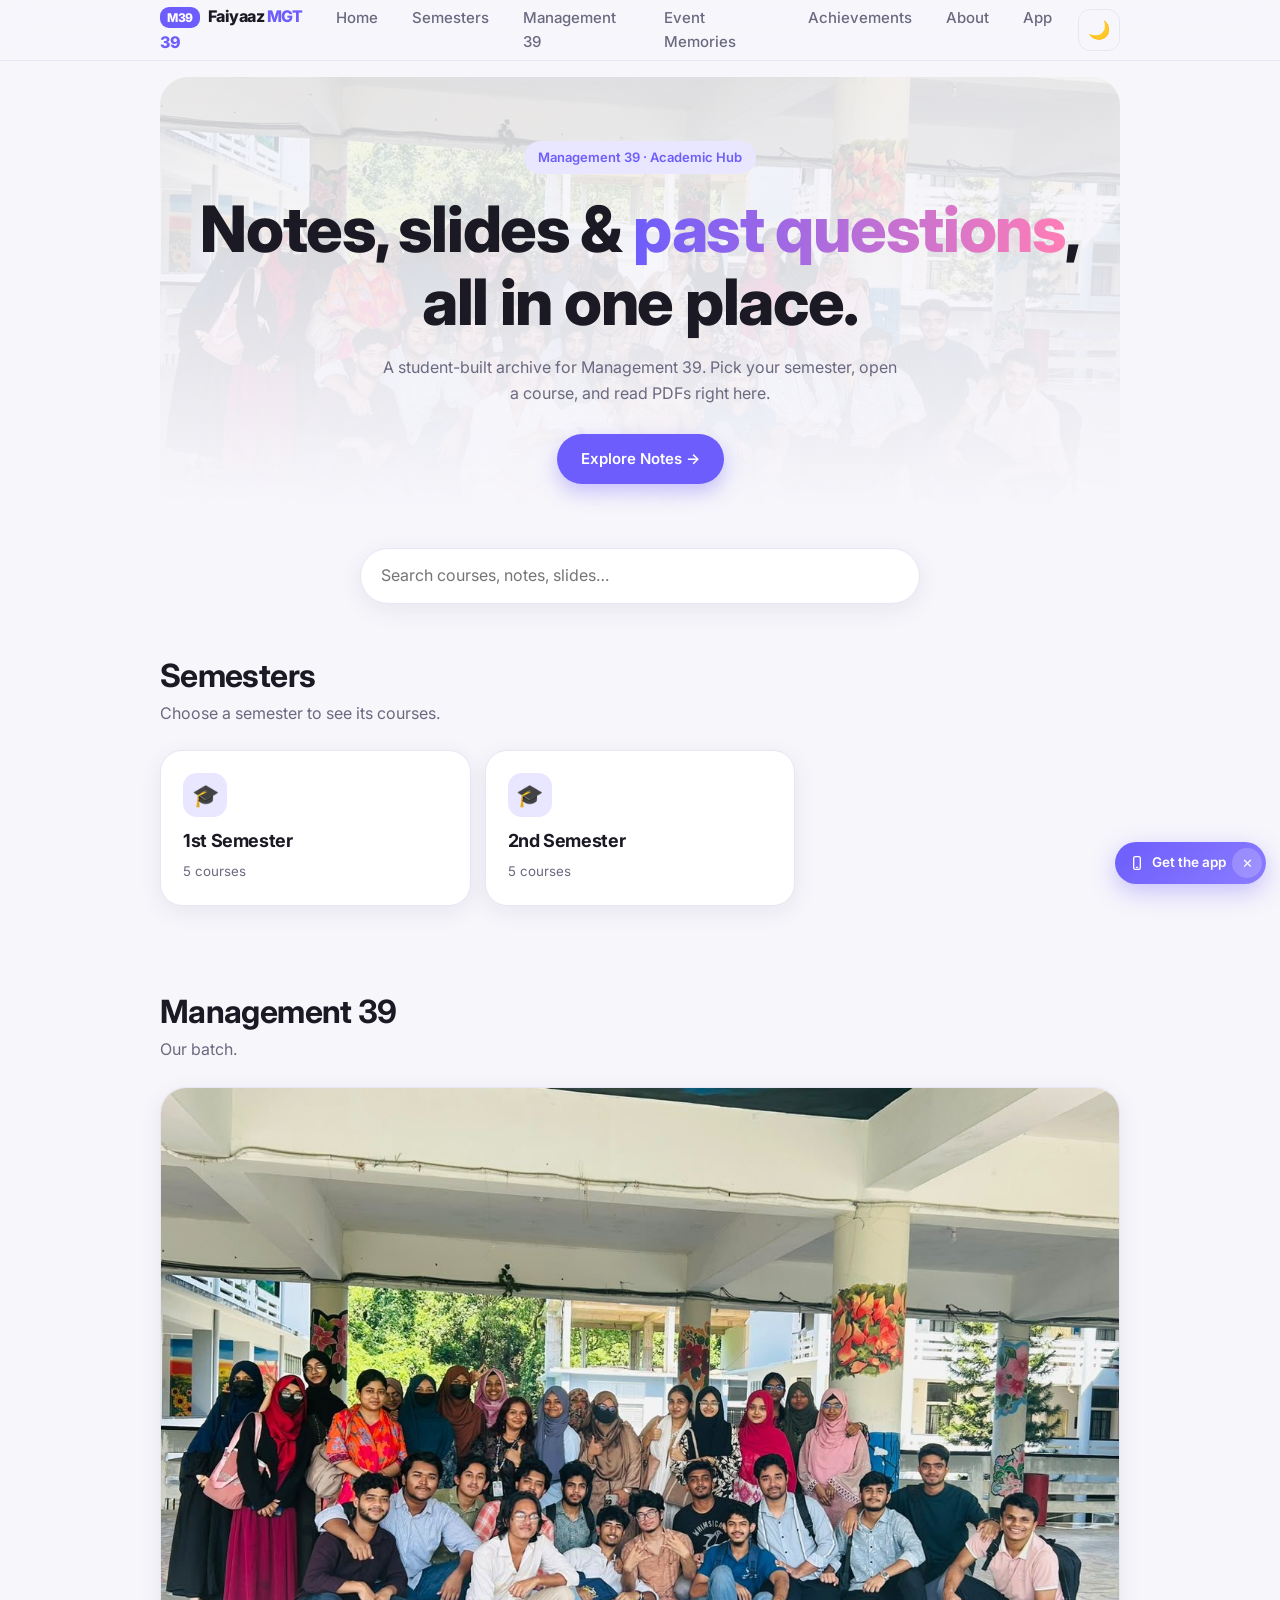
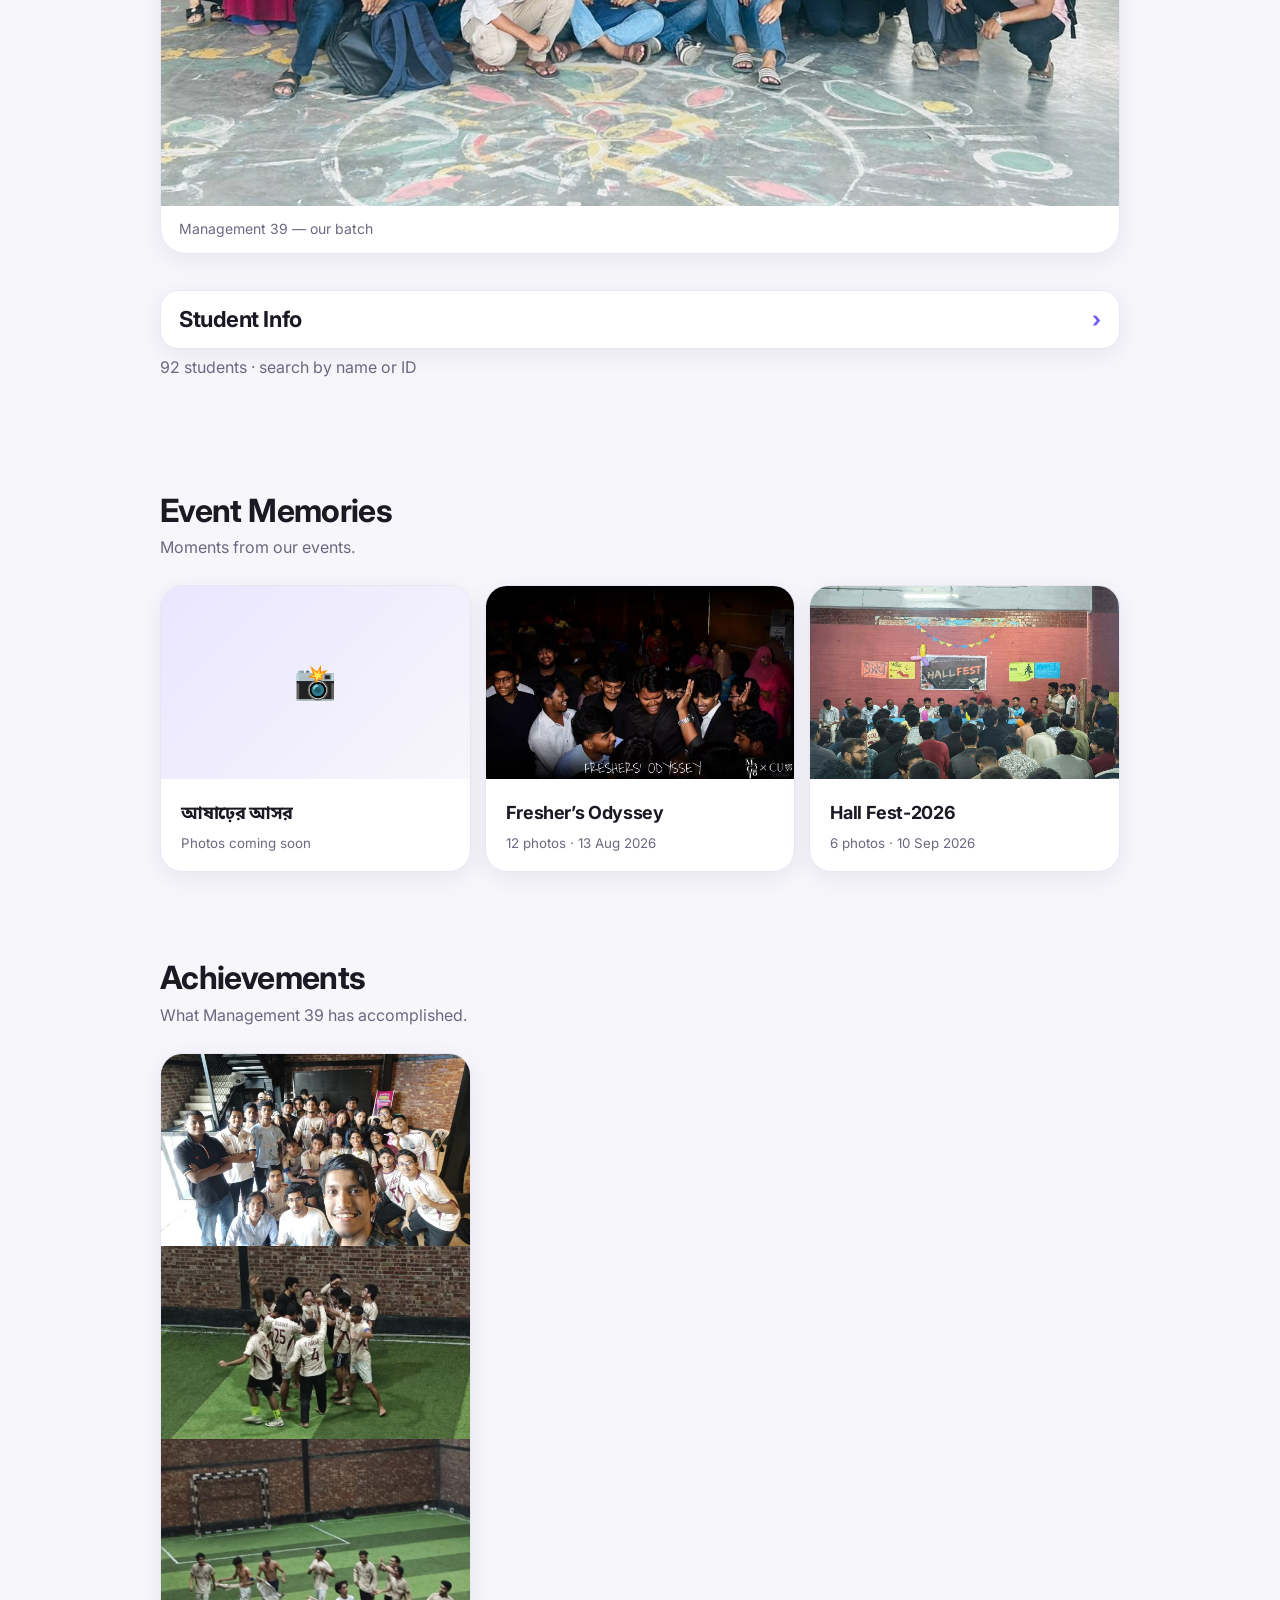
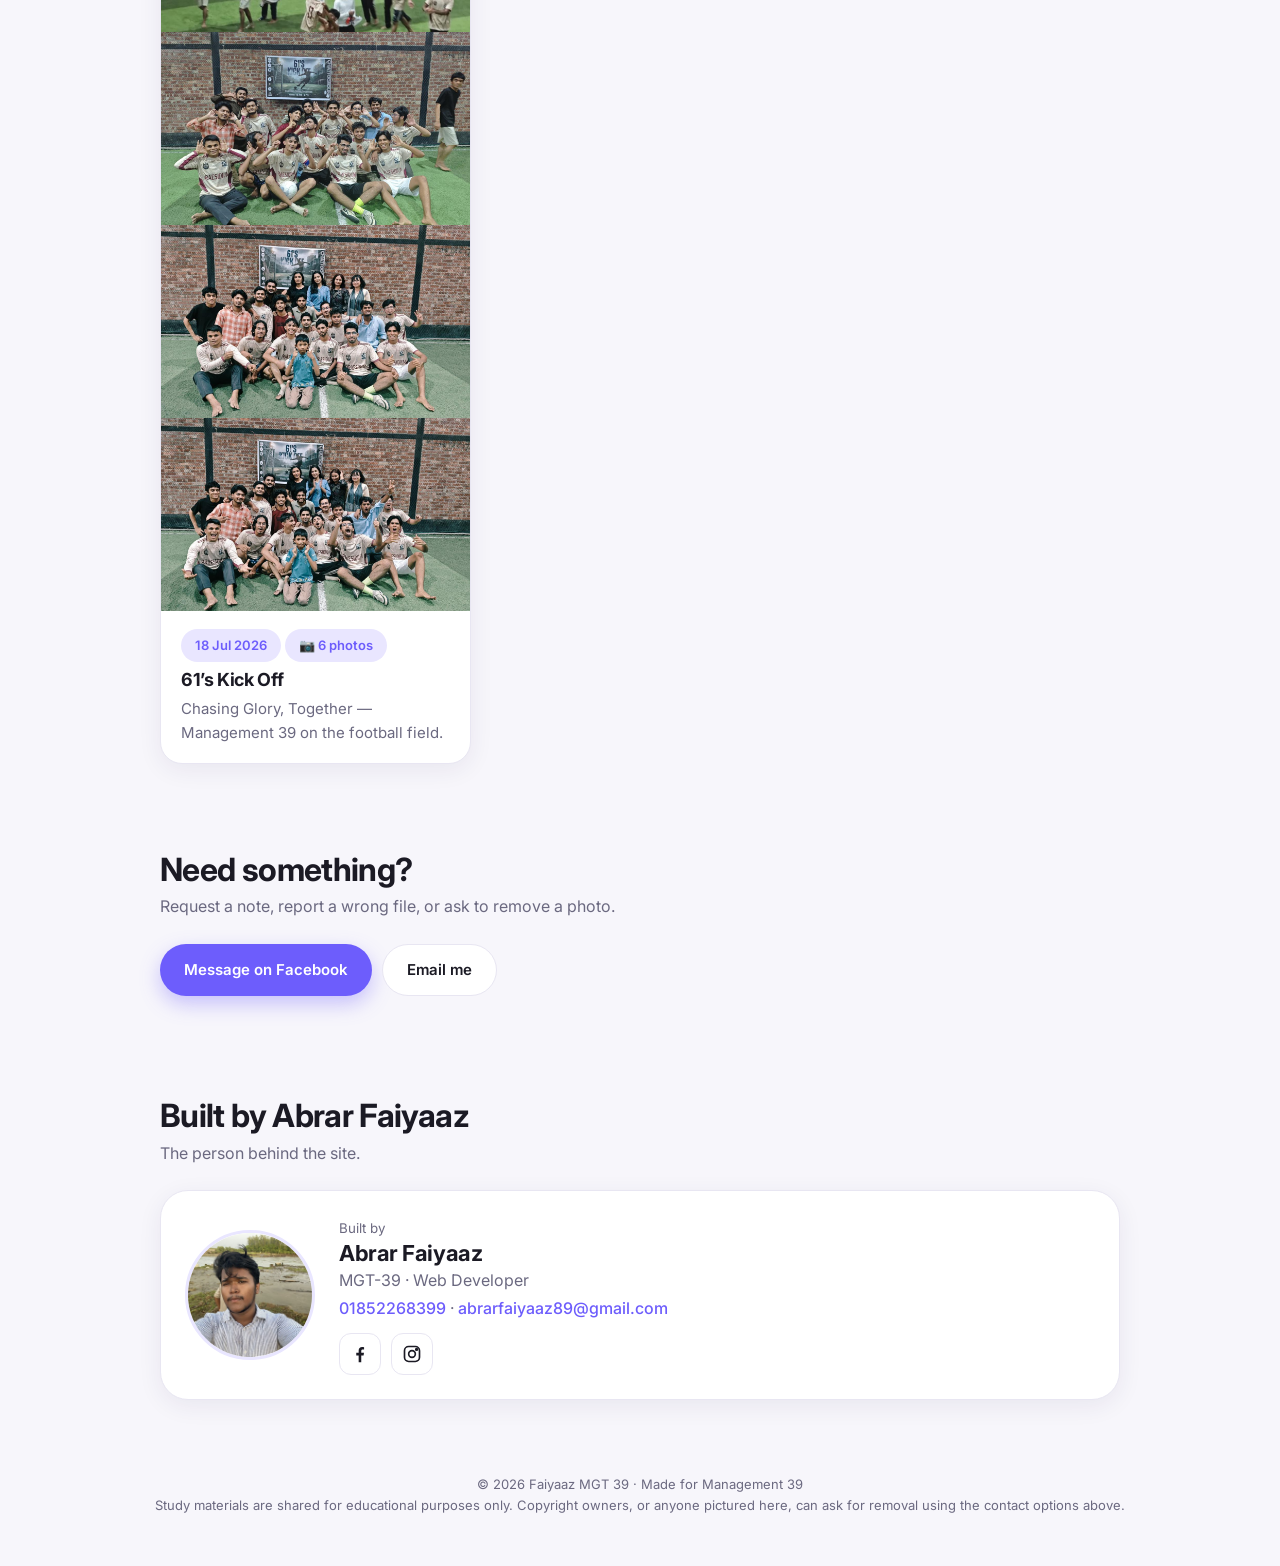
==== commit 632bd0ec: "Update index.html" ====
--- a/index.html
+++ b/index.html
@@ -104,7 +104,7 @@
   {id:"law",name:"Business Law",code:"BCC-109",teacher:"Prof. Dr. Md. Mizanur Rahman Chowdhury",files:{notes:[],slides:[],books:[{title:"Commercial Law and Industrial Law \u2014 Part 1 (pages 1\u2013561)",url:"law-part1.pdf",size:"PDF"},{title:"Commercial Law and Industrial Law \u2014 Part 2 (pages 562\u20131122)",url:"law-part2.pdf",size:"PDF"}],syllabus:[{title:"Business Law — Syllabus",url:"Syllabus__buiness_law.pdf",size:"PDF"}],questions:[]}},
   {id:"ict",name:"Information and Communication Technology",code:"GED-110",teacher:"Mrs. Chowdhury Ummeh Kulsum",files:{notes:[],slides:[],books:[],syllabus:[{title:"Information Technology in Business — Syllabus",url:"Syllabus-IT-in-Business.pdf",size:"PDF"}],questions:[]}}
  ]}
-];(function(){try{var x=new XMLHttpRequest();x.open("GET","files.json?v="+Date.now(),false);x.send();var m=JSON.parse(x.responseText);SEMESTERS.forEach(function(s){s.courses.forEach(function(c){var a=m[c.code.toLowerCase().replace(/[^a-z0-9]/g,"")];if(!a)return;Object.keys(a).forEach(function(k){c.files[k]=c.files[k]||[];a[k].forEach(function(f){if(!c.files[k].some(function(e){return e.url===f.url}))c.files[k].push(f)})})})})}catch(e){}})();(function(){var st=document.createElement("style");st.textContent=".slow{position:fixed;left:50%;bottom:calc(20px + env(safe-area-inset-bottom,0px));transform:translate(-50%,12px);max-width:92vw;background:var(--card);color:var(--tx);border:1px solid var(--ac);border-radius:14px;padding:12px 16px;font-size:14px;box-shadow:var(--sh);z-index:60;opacity:0;transition:.3s}.slow.on{opacity:1;transform:translate(-50%,0)}";document.head.appendChild(st);var seen=new WeakSet(),t;function show(){var o=document.querySelector(".slow");if(o)o.remove();clearTimeout(t);var d=document.createElement("div");d.className="slow";d.setAttribute("role","status");d.textContent="Taking too long to open? Tap Download, then open the file from your file manager.";d.onclick=function(){d.remove()};document.body.appendChild(d);requestAnimationFrame(function(){d.classList.add("on")});t=setTimeout(function(){d.classList.remove("on");setTimeout(function(){d.remove()},300)},5000)}new MutationObserver(function(){var v=document.querySelector("#app .viewer");if(v&&!seen.has(v)){seen.add(v);show()}}).observe(document.getElementById("app"),{childList:true,subtree:true})})();(function(){var st=document.createElement("style");st.textContent=".sth{cursor:pointer;display:flex;align-items:center;justify-content:space-between;gap:12px;background:var(--card);border:1px solid var(--bd);border-radius:18px;padding:16px 18px;box-shadow:var(--sh);user-select:none}.sth span{color:var(--ac);font-size:22px;transition:transform .2s}.sth.open span{transform:rotate(90deg)}.stw{margin-top:12px}.stw[hidden]{display:none}";document.head.appendChild(st);function run(){var h=[].find.call(document.querySelectorAll("#app h1,#app h2,#app h3"),function(x){return /^Student Info/i.test(x.textContent.trim())});if(!h||h.dataset.acc)return;var inp=[].find.call(document.querySelectorAll("#app input"),function(i){return /name or id/i.test(i.placeholder||"")}),lst=document.querySelector("#app .stl");if(!inp||!lst)return;h.dataset.acc=1;var box=inp.parentElement.children.length===1&&inp.parentElement.id!=="app"?inp.parentElement:inp;var w=document.createElement("div");w.className="stw";w.hidden=true;lst.parentNode.insertBefore(w,lst);w.appendChild(box);w.appendChild(lst);h.classList.add("sth");h.setAttribute("role","button");h.tabIndex=0;h.setAttribute("aria-expanded","false");var a=document.createElement("span");a.textContent="\u203A";h.appendChild(a);function tg(){var o=w.hidden;w.hidden=!o;h.classList.toggle("open",o);h.setAttribute("aria-expanded",o)}h.onclick=tg;h.onkeydown=function(e){if(e.key==="Enter"||e.key===" "){e.preventDefault();tg()}}}new MutationObserver(run).observe(document.getElementById("app"),{childList:true,subtree:true});run()})();
+];(function(){try{var x=new XMLHttpRequest();x.open("GET","files.json?v="+Date.now(),false);x.send();var m=JSON.parse(x.responseText);SEMESTERS.forEach(function(s){s.courses.forEach(function(c){var a=m[c.code.toLowerCase().replace(/[^a-z0-9]/g,"")];if(!a)return;Object.keys(a).forEach(function(k){c.files[k]=c.files[k]||[];a[k].forEach(function(f){if(!c.files[k].some(function(e){return e.url===f.url}))c.files[k].push(f)})})})})}catch(e){}})();(function(){var st=document.createElement("style");st.textContent=".slow{position:fixed;left:50%;bottom:calc(20px + env(safe-area-inset-bottom,0px));transform:translate(-50%,12px);max-width:92vw;background:var(--card);color:var(--tx);border:1px solid var(--ac);border-radius:14px;padding:12px 16px;font-size:14px;box-shadow:var(--sh);z-index:60;opacity:0;transition:.3s}.slow.on{opacity:1;transform:translate(-50%,0)}";document.head.appendChild(st);var seen=new WeakSet(),t;function show(){var o=document.querySelector(".slow");if(o)o.remove();clearTimeout(t);var d=document.createElement("div");d.className="slow";d.setAttribute("role","status");d.textContent="Taking too long to open? Tap Download, then open the file from your file manager.";d.onclick=function(){d.remove()};document.body.appendChild(d);requestAnimationFrame(function(){d.classList.add("on")});t=setTimeout(function(){d.classList.remove("on");setTimeout(function(){d.remove()},300)},5000)}new MutationObserver(function(){var v=document.querySelector("#app .viewer");if(v&&!seen.has(v)){seen.add(v);show()}}).observe(document.getElementById("app"),{childList:true,subtree:true})})();(function(){var st=document.createElement("style");st.textContent=".sth{cursor:pointer;display:flex;align-items:center;justify-content:space-between;gap:12px;background:var(--card);border:1px solid var(--bd);border-radius:18px;padding:16px 18px;box-shadow:var(--sh);user-select:none}.sth span{color:var(--ac);font-size:22px;transition:transform .2s}.sth.open span{transform:rotate(90deg)}.stw{margin-top:12px}.stw[hidden]{display:none}";document.head.appendChild(st);function run(){var h=[].find.call(document.querySelectorAll("#app h1,#app h2,#app h3"),function(x){return /^Student Info/i.test(x.textContent.trim())});if(!h||h.dataset.acc)return;var inp=[].find.call(document.querySelectorAll("#app input"),function(i){return /name or id/i.test(i.placeholder||"")}),lst=document.querySelector("#app .stl");if(!inp||!lst)return;h.dataset.acc=1;var box=inp.parentElement.children.length===1&&inp.parentElement.id!=="app"?inp.parentElement:inp;var w=document.createElement("div");w.className="stw";w.hidden=true;lst.parentNode.insertBefore(w,lst);w.appendChild(box);w.appendChild(lst);h.classList.add("sth");h.setAttribute("role","button");h.tabIndex=0;h.setAttribute("aria-expanded","false");var a=document.createElement("span");a.textContent="\u203A";h.appendChild(a);function tg(){var o=w.hidden;w.hidden=!o;h.classList.toggle("open",o);h.setAttribute("aria-expanded",o)}h.onclick=tg;h.onkeydown=function(e){if(e.key==="Enter"||e.key===" "){e.preventDefault();tg()}}}new MutationObserver(run).observe(document.getElementById("app"),{childList:true,subtree:true});run()})();(function(){var st=document.createElement("style");st.textContent=".sp{width:40px;height:40px;border-radius:50%;object-fit:cover;flex:none;background:var(--ac2);color:var(--ac);display:grid;place-items:center;font-weight:700;font-size:14px}.st[data-lk]{cursor:pointer}.st[data-lk]:hover b{color:var(--ac)}";document.head.appendChild(st);var X=[".jpg",".png"];function ini(n){var p=n.trim().split(/\s+/);return(p[0][0]||"")+(p.length>1?p[p.length-1][0]:"")}function add(r){var s=r.querySelector("small"),b=r.querySelector("b");if(!s||!b)return;var id=s.textContent.trim();if(!/^\d{6,}$/.test(id))return;if(!r.dataset.lk){r.dataset.lk=1;r.tabIndex=0;r.setAttribute("role","link");var go=function(){location.href="student.html?id="+id+"&n="+encodeURIComponent(b.textContent.trim())};r.onclick=go;r.onkeydown=function(e){if(e.key==="Enter")go()}}if(r.dataset.sp)return;r.dataset.sp=1;var im=new Image(),i=0;im.className="sp";im.alt=b.textContent.trim();im.loading="lazy";function nx(){if(i<X.length){im.src="students/"+id+X[i++]}else{var d=document.createElement("div");d.className="sp";d.textContent=ini(b.textContent).toUpperCase();im.replaceWith(d)}}im.onerror=nx;nx();b.parentNode.insertBefore(im,b)}function scan(){document.querySelectorAll("#app .st").forEach(add)}new MutationObserver(scan).observe(document.getElementById("app"),{childList:true,subtree:true});scan()})();
 const PHOTOS=[{src:"group.jpg",alt:"Management 39 batch group photo on campus",caption:"Management 39 — our batch"}];
 /* Add achievements here: {title:"...",date:"Oct 2026",text:"short description",photos:["a.jpg","b.jpg"]} (comma between items) */
 const ACHIEVEMENTS=[
@@ -279,4 +279,5 @@
 lb.addEventListener("touchend",()=>{if(!drag)return;drag=false;if(Math.abs(dx)>60)show(idx+(dx<0?1:-1),dx<0?1:-1);else{im.style.transition="transform .2s";im.style.transform=""}});
 addEventListener("keydown",ev=>{if(!lb.classList.contains("on"))return;if(ev.key=="Escape")closeLb();else if(ev.key=="ArrowLeft"&&list.length>1)show(idx-1,-1);else if(ev.key=="ArrowRight"&&list.length>1)show(idx+1,1)});
 addEventListener("hashchange",route);route();
-</script></body></html>
+</script>
+<script src="app-link.js" defer></script></body></html>
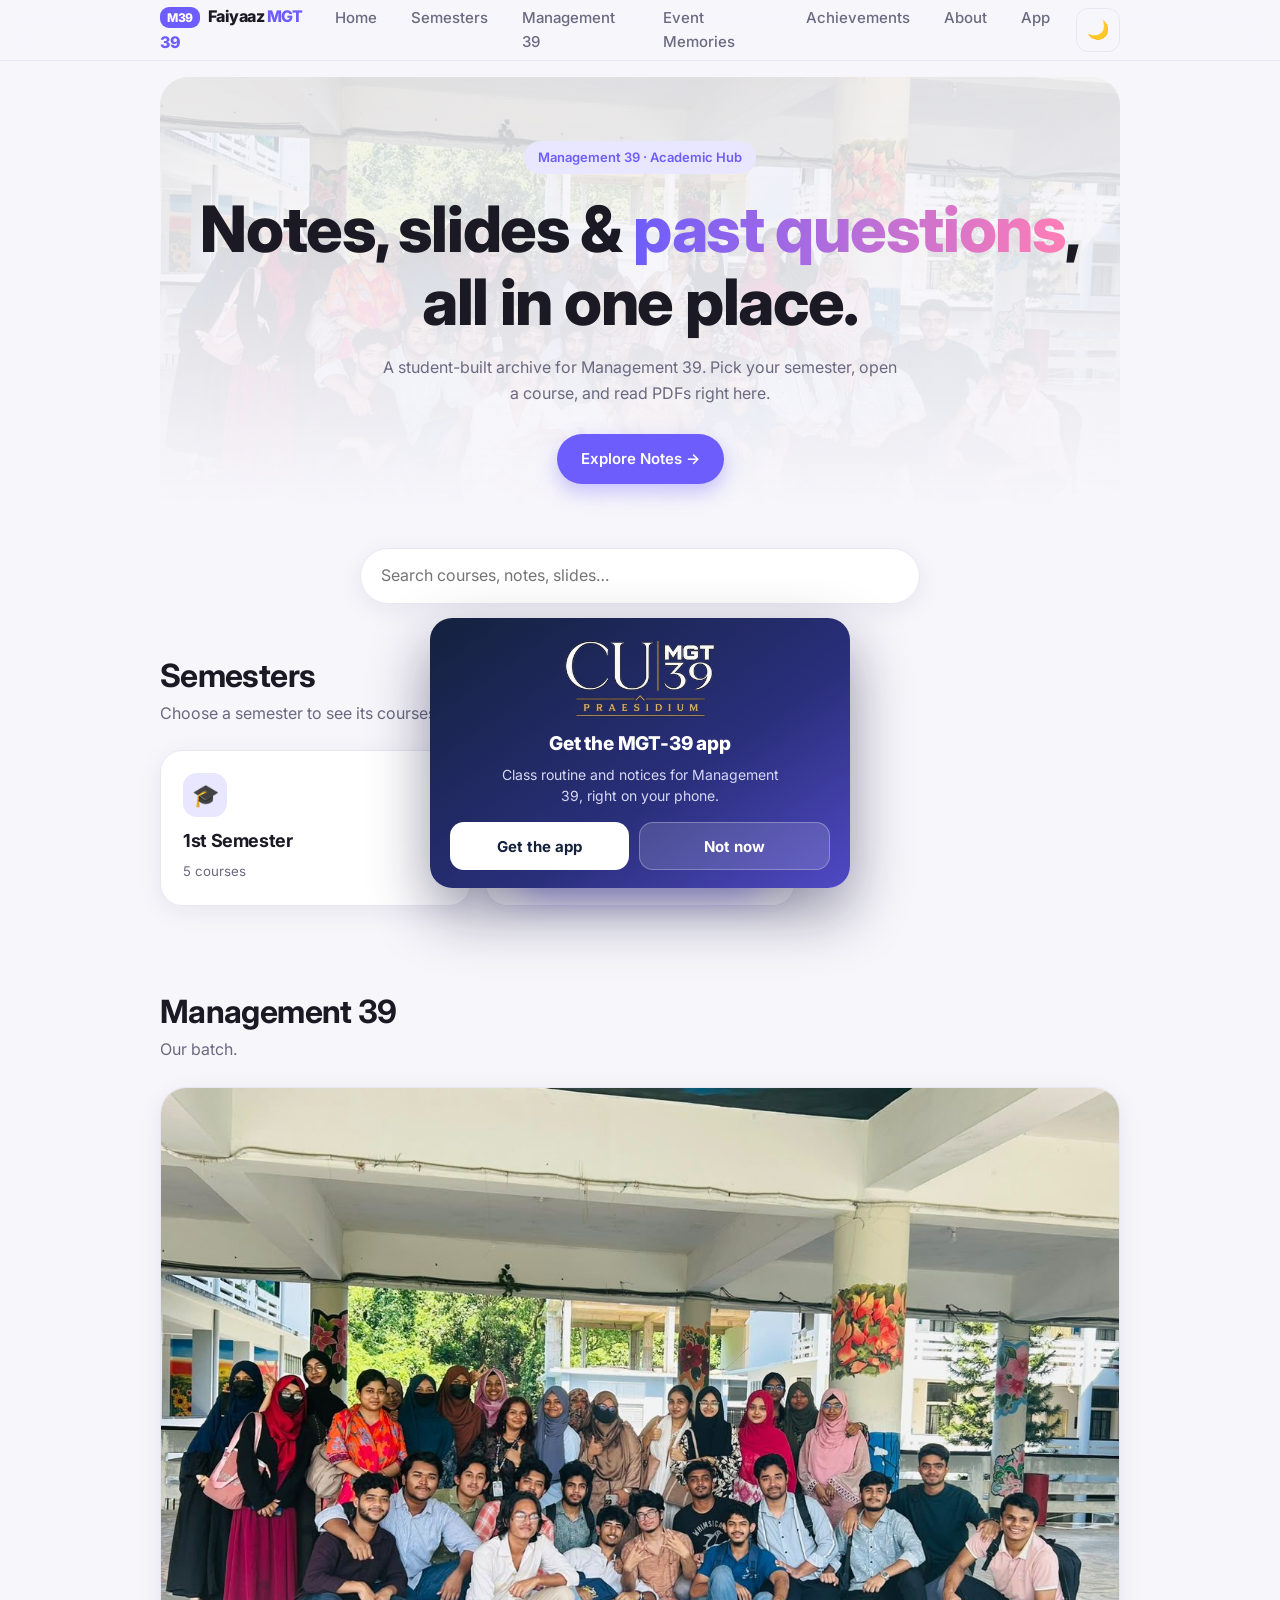
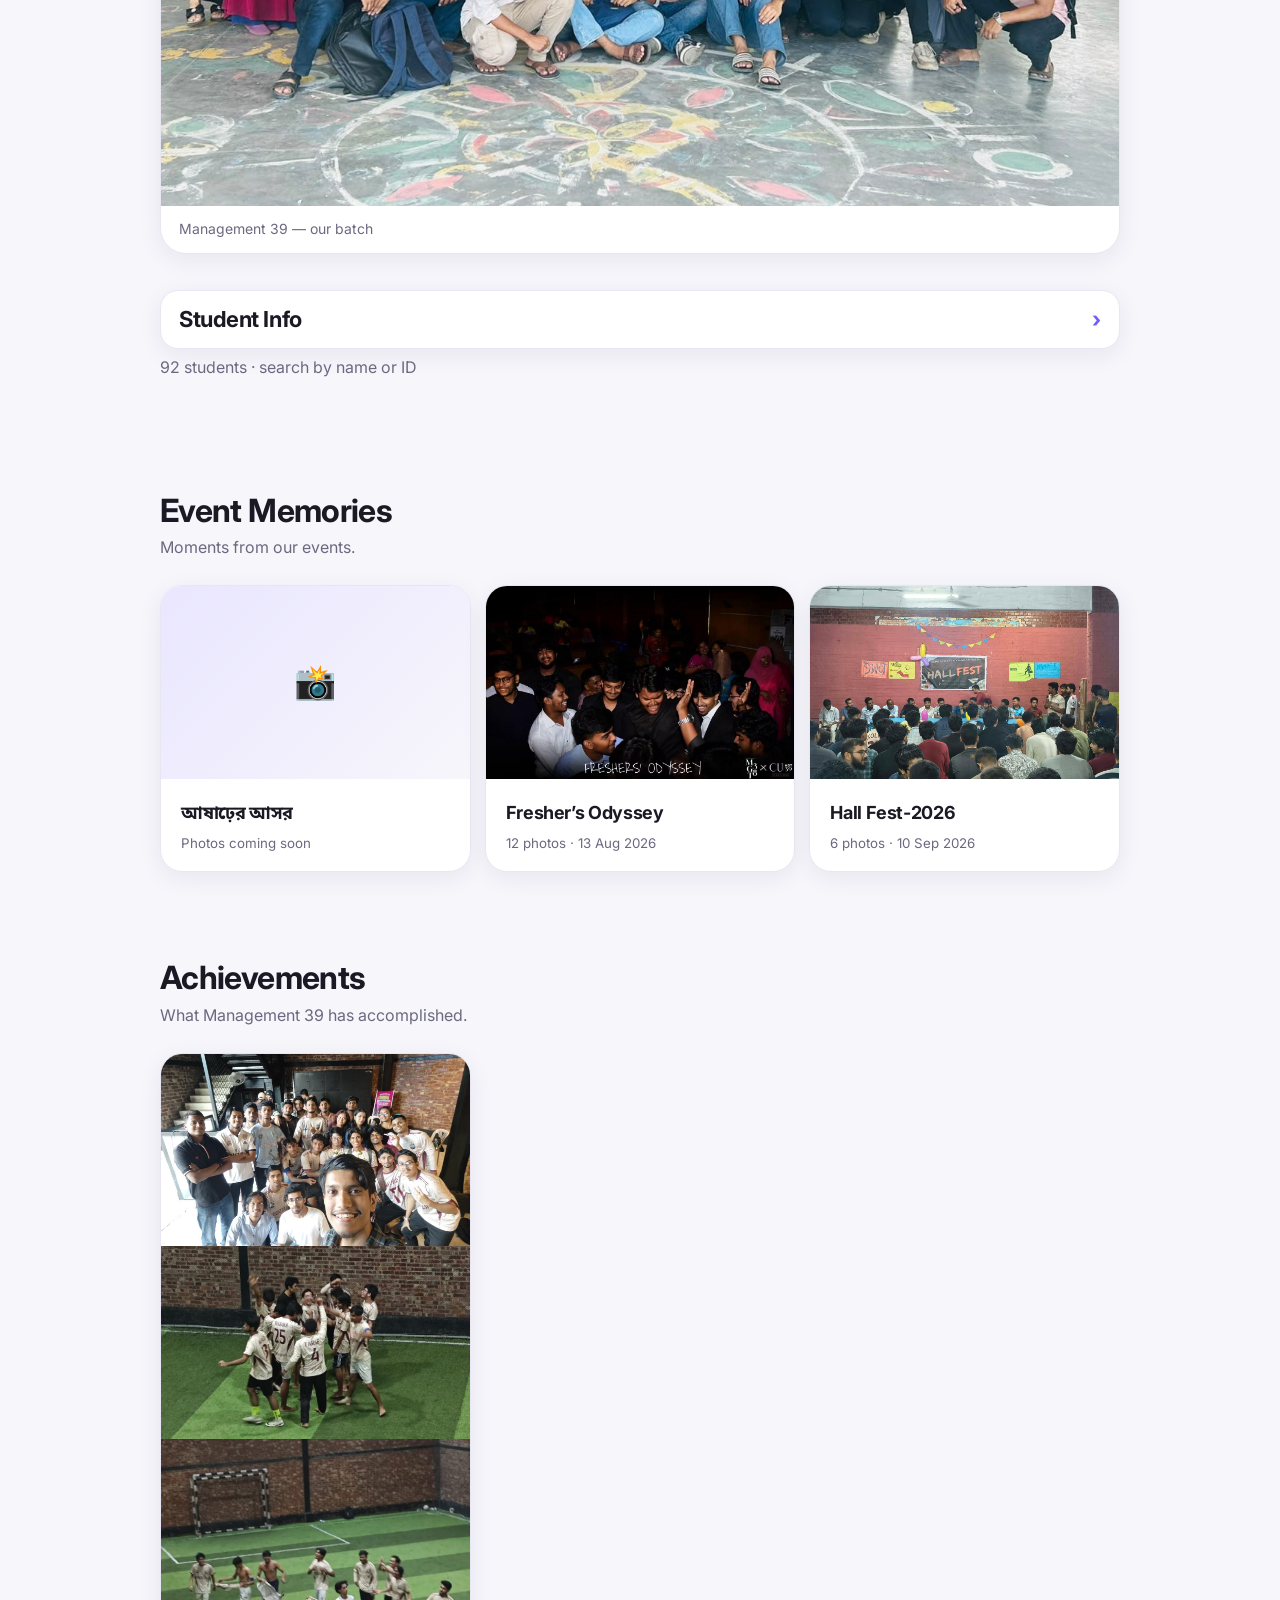
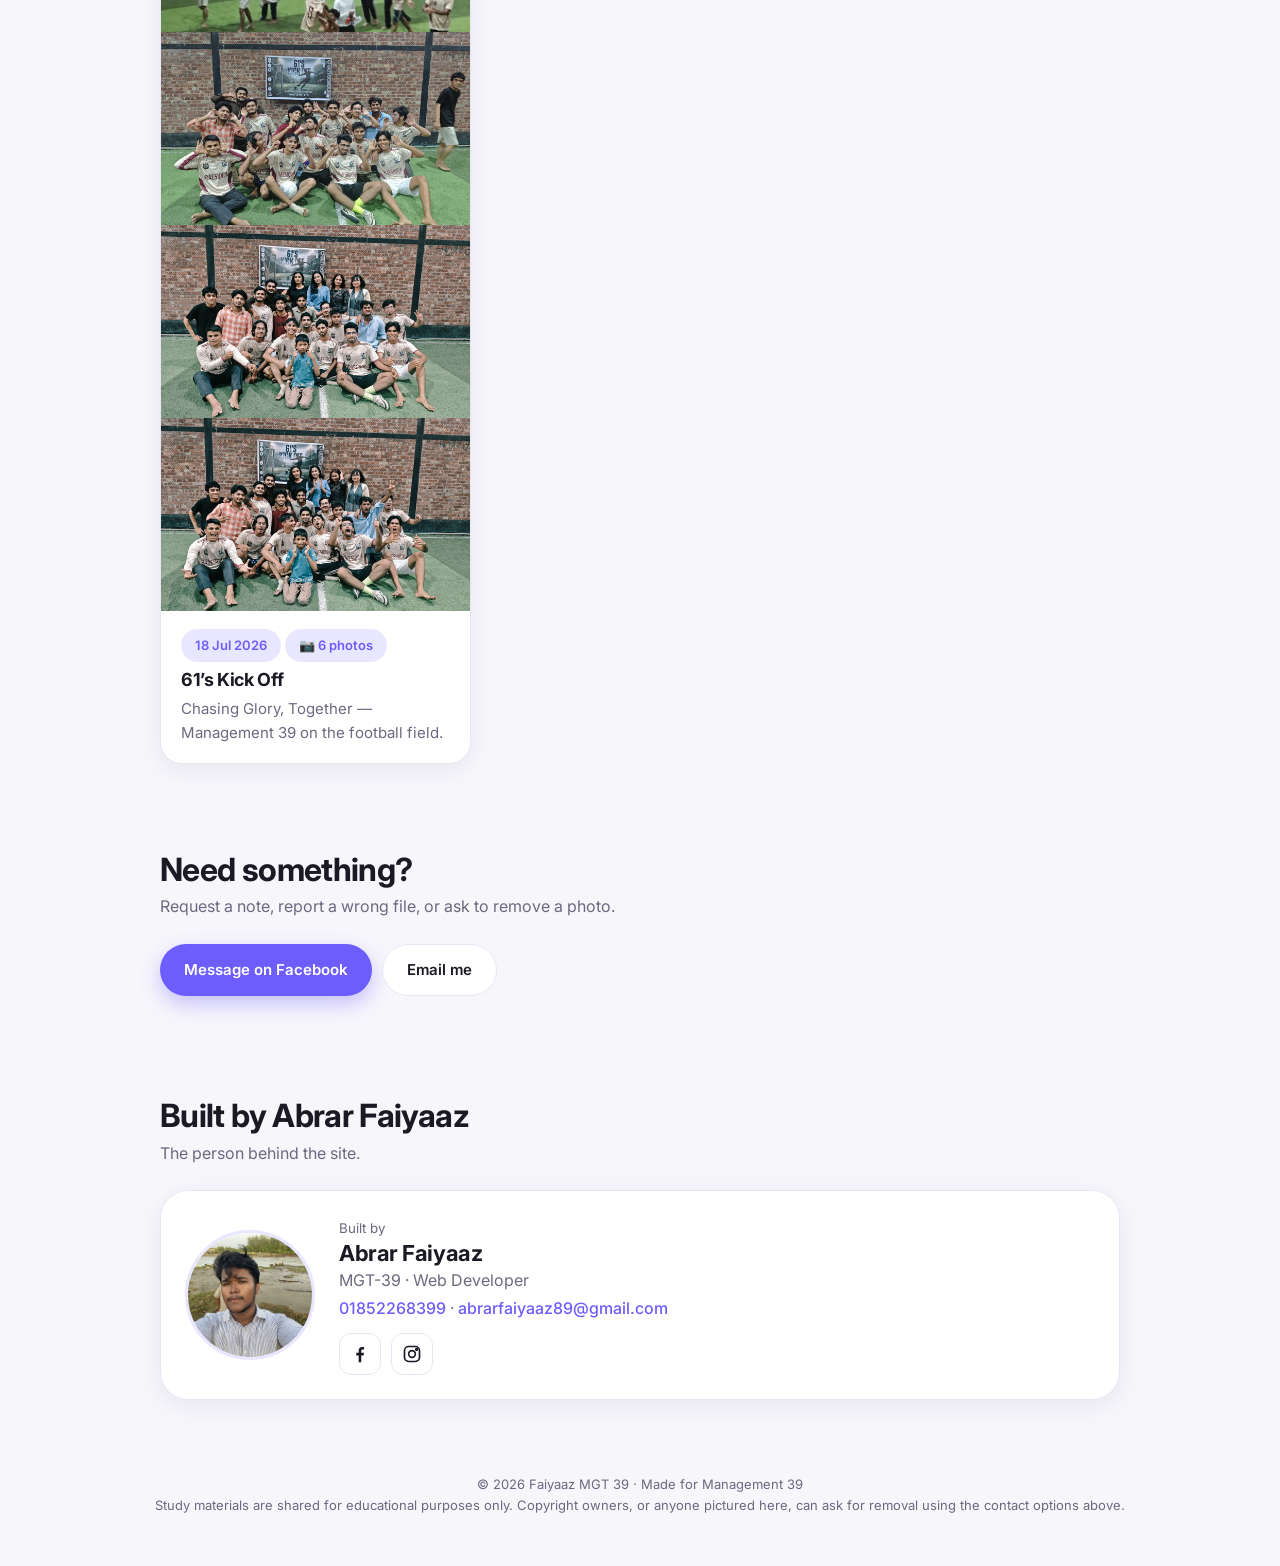
==== commit da109d11: "Update index.html" ====
--- a/index.html
+++ b/index.html
@@ -81,6 +81,7 @@
 <div class="nr"><button class="tgl" id="th" aria-label="Switch theme">🌙</button><button class="burger" id="bg" aria-label="Menu" aria-expanded="false">☰</button></div>
 <div class="links" id="ln"><a href="#/">Home</a><a href="#/semesters">Semesters</a><a href="#/m39">Management 39</a><a href="#/events">Event Memories</a><a href="#/achievements">Achievements</a><a href="#/about">About</a></div></div></nav>
 <main id="app" class="w"></main>
+ <script defer src="polish.js"></script>
 <footer>© <span id="yr"></span> Faiyaaz MGT 39 · Made for Management 39<br>Study materials are shared for educational purposes only. Copyright owners, or anyone pictured here, can ask for removal using the contact options above.</footer>
 <script>
 /* ============ CONTENT DATA — edit ONLY this file to grow the site ============
@@ -104,7 +105,7 @@
   {id:"law",name:"Business Law",code:"BCC-109",teacher:"Prof. Dr. Md. Mizanur Rahman Chowdhury",files:{notes:[],slides:[],books:[{title:"Commercial Law and Industrial Law \u2014 Part 1 (pages 1\u2013561)",url:"law-part1.pdf",size:"PDF"},{title:"Commercial Law and Industrial Law \u2014 Part 2 (pages 562\u20131122)",url:"law-part2.pdf",size:"PDF"}],syllabus:[{title:"Business Law — Syllabus",url:"Syllabus__buiness_law.pdf",size:"PDF"}],questions:[]}},
   {id:"ict",name:"Information and Communication Technology",code:"GED-110",teacher:"Mrs. Chowdhury Ummeh Kulsum",files:{notes:[],slides:[],books:[],syllabus:[{title:"Information Technology in Business — Syllabus",url:"Syllabus-IT-in-Business.pdf",size:"PDF"}],questions:[]}}
  ]}
-];(function(){try{var x=new XMLHttpRequest();x.open("GET","files.json?v="+Date.now(),false);x.send();var m=JSON.parse(x.responseText);SEMESTERS.forEach(function(s){s.courses.forEach(function(c){var a=m[c.code.toLowerCase().replace(/[^a-z0-9]/g,"")];if(!a)return;Object.keys(a).forEach(function(k){c.files[k]=c.files[k]||[];a[k].forEach(function(f){if(!c.files[k].some(function(e){return e.url===f.url}))c.files[k].push(f)})})})})}catch(e){}})();(function(){var st=document.createElement("style");st.textContent=".slow{position:fixed;left:50%;bottom:calc(20px + env(safe-area-inset-bottom,0px));transform:translate(-50%,12px);max-width:92vw;background:var(--card);color:var(--tx);border:1px solid var(--ac);border-radius:14px;padding:12px 16px;font-size:14px;box-shadow:var(--sh);z-index:60;opacity:0;transition:.3s}.slow.on{opacity:1;transform:translate(-50%,0)}";document.head.appendChild(st);var seen=new WeakSet(),t;function show(){var o=document.querySelector(".slow");if(o)o.remove();clearTimeout(t);var d=document.createElement("div");d.className="slow";d.setAttribute("role","status");d.textContent="Taking too long to open? Tap Download, then open the file from your file manager.";d.onclick=function(){d.remove()};document.body.appendChild(d);requestAnimationFrame(function(){d.classList.add("on")});t=setTimeout(function(){d.classList.remove("on");setTimeout(function(){d.remove()},300)},5000)}new MutationObserver(function(){var v=document.querySelector("#app .viewer");if(v&&!seen.has(v)){seen.add(v);show()}}).observe(document.getElementById("app"),{childList:true,subtree:true})})();(function(){var st=document.createElement("style");st.textContent=".sth{cursor:pointer;display:flex;align-items:center;justify-content:space-between;gap:12px;background:var(--card);border:1px solid var(--bd);border-radius:18px;padding:16px 18px;box-shadow:var(--sh);user-select:none}.sth span{color:var(--ac);font-size:22px;transition:transform .2s}.sth.open span{transform:rotate(90deg)}.stw{margin-top:12px}.stw[hidden]{display:none}";document.head.appendChild(st);function run(){var h=[].find.call(document.querySelectorAll("#app h1,#app h2,#app h3"),function(x){return /^Student Info/i.test(x.textContent.trim())});if(!h||h.dataset.acc)return;var inp=[].find.call(document.querySelectorAll("#app input"),function(i){return /name or id/i.test(i.placeholder||"")}),lst=document.querySelector("#app .stl");if(!inp||!lst)return;h.dataset.acc=1;var box=inp.parentElement.children.length===1&&inp.parentElement.id!=="app"?inp.parentElement:inp;var w=document.createElement("div");w.className="stw";w.hidden=true;lst.parentNode.insertBefore(w,lst);w.appendChild(box);w.appendChild(lst);h.classList.add("sth");h.setAttribute("role","button");h.tabIndex=0;h.setAttribute("aria-expanded","false");var a=document.createElement("span");a.textContent="\u203A";h.appendChild(a);function tg(){var o=w.hidden;w.hidden=!o;h.classList.toggle("open",o);h.setAttribute("aria-expanded",o)}h.onclick=tg;h.onkeydown=function(e){if(e.key==="Enter"||e.key===" "){e.preventDefault();tg()}}}new MutationObserver(run).observe(document.getElementById("app"),{childList:true,subtree:true});run()})();(function(){var st=document.createElement("style");st.textContent=".sp{width:40px;height:40px;border-radius:50%;object-fit:cover;flex:none;background:var(--ac2);color:var(--ac);display:grid;place-items:center;font-weight:700;font-size:14px}.st[data-lk]{cursor:pointer}.st[data-lk]:hover b{color:var(--ac)}";document.head.appendChild(st);var X=[".jpg",".png"];function ini(n){var p=n.trim().split(/\s+/);return(p[0][0]||"")+(p.length>1?p[p.length-1][0]:"")}function add(r){var s=r.querySelector("small"),b=r.querySelector("b");if(!s||!b)return;var id=s.textContent.trim();if(!/^\d{6,}$/.test(id))return;if(!r.dataset.lk){r.dataset.lk=1;r.tabIndex=0;r.setAttribute("role","link");var go=function(){location.href="student.html?id="+id+"&n="+encodeURIComponent(b.textContent.trim())};r.onclick=go;r.onkeydown=function(e){if(e.key==="Enter")go()}}if(r.dataset.sp)return;r.dataset.sp=1;var im=new Image(),i=0;im.className="sp";im.alt=b.textContent.trim();im.loading="lazy";function nx(){if(i<X.length){im.src="students/"+id+X[i++]}else{var d=document.createElement("div");d.className="sp";d.textContent=ini(b.textContent).toUpperCase();im.replaceWith(d)}}im.onerror=nx;nx();b.parentNode.insertBefore(im,b)}function scan(){document.querySelectorAll("#app .st").forEach(add)}new MutationObserver(scan).observe(document.getElementById("app"),{childList:true,subtree:true});scan()})();
+];(function(){try{var x=new XMLHttpRequest();x.open("GET","files.json?v="+Date.now(),false);x.send();var m=JSON.parse(x.responseText);SEMESTERS.forEach(function(s){s.courses.forEach(function(c){var a=m[c.code.toLowerCase().replace(/[^a-z0-9]/g,"")];if(!a)return;Object.keys(a).forEach(function(k){c.files[k]=c.files[k]||[];a[k].forEach(function(f){if(!c.files[k].some(function(e){return e.url===f.url}))c.files[k].push(f)})})})})}catch(e){}})();(function(){var st=document.createElement("style");st.textContent=".slow{position:fixed;left:50%;bottom:calc(20px + env(safe-area-inset-bottom,0px));transform:translate(-50%,12px);max-width:92vw;background:var(--card);color:var(--tx);border:1px solid var(--ac);border-radius:14px;padding:12px 16px;font-size:14px;box-shadow:var(--sh);z-index:60;opacity:0;transition:.3s}.slow.on{opacity:1;transform:translate(-50%,0)}";document.head.appendChild(st);var seen=new WeakSet(),t;function show(){var o=document.querySelector(".slow");if(o)o.remove();clearTimeout(t);var d=document.createElement("div");d.className="slow";d.setAttribute("role","status");d.textContent="Taking too long to open? Tap Download, then open the file from your file manager.";d.onclick=function(){d.remove()};document.body.appendChild(d);requestAnimationFrame(function(){d.classList.add("on")});t=setTimeout(function(){d.classList.remove("on");setTimeout(function(){d.remove()},300)},5000)}new MutationObserver(function(){var v=document.querySelector("#app .viewer");if(v&&!seen.has(v)){seen.add(v);show()}}).observe(document.getElementById("app"),{childList:true,subtree:true})})();(function(){var st=document.createElement("style");st.textContent=".sth{cursor:pointer;display:flex;align-items:center;justify-content:space-between;gap:12px;background:var(--card);border:1px solid var(--bd);border-radius:18px;padding:16px 18px;box-shadow:var(--sh);user-select:none}.sth span{color:var(--ac);font-size:22px;transition:transform .2s}.sth.open span{transform:rotate(90deg)}.stw{margin-top:12px}.stw[hidden]{display:none}";document.head.appendChild(st);function run(){var h=[].find.call(document.querySelectorAll("#app h1,#app h2,#app h3"),function(x){return /^Student Info/i.test(x.textContent.trim())});if(!h||h.dataset.acc)return;var inp=[].find.call(document.querySelectorAll("#app input"),function(i){return /name or id/i.test(i.placeholder||"")}),lst=document.querySelector("#app .stl");if(!inp||!lst)return;h.dataset.acc=1;var box=inp.parentElement.children.length===1&&inp.parentElement.id!=="app"?inp.parentElement:inp;var w=document.createElement("div");w.className="stw";w.hidden=true;lst.parentNode.insertBefore(w,lst);w.appendChild(box);w.appendChild(lst);h.classList.add("sth");h.setAttribute("role","button");h.tabIndex=0;h.setAttribute("aria-expanded","false");var a=document.createElement("span");a.textContent="\u203A";h.appendChild(a);function tg(){var o=w.hidden;w.hidden=!o;h.classList.toggle("open",o);h.setAttribute("aria-expanded",o)}h.onclick=tg;h.onkeydown=function(e){if(e.key==="Enter"||e.key===" "){e.preventDefault();tg()}}}new MutationObserver(run).observe(document.getElementById("app"),{childList:true,subtree:true});run()})();(function(){var st=document.createElement("style");st.textContent=".sp{width:40px;height:40px;border-radius:50%;object-fit:cover;flex:none;background:var(--ac2);color:var(--ac);display:grid;place-items:center;font-weight:700;font-size:14px}.st[data-lk]{cursor:pointer}.st[data-lk]:hover b{color:var(--ac)}";document.head.appendChild(st);var X=[".jpg",".png"];function ini(n){var p=n.trim().split(/\s+/);return(p[0][0]||"")+(p.length>1?p[p.length-1][0]:"")}function add(r){var s=r.querySelector("small"),b=r.querySelector("b");if(!s||!b)return;var id=s.textContent.trim();if(!/^\d{6,}$/.test(id))return;if(!r.dataset.lk){r.dataset.lk=1;r.tabIndex=0;r.setAttribute("role","link");var go=function(){location.href="student.html?id="+id+"&n="+encodeURIComponent(b.textContent.trim())};r.onclick=go;r.onkeydown=function(e){if(e.key==="Enter")go()}}if(r.dataset.sp)return;r.dataset.sp=1;var im=new Image(),i=0;im.className="sp";im.alt=b.textContent.trim();im.loading="lazy";function nx(){if(i<X.length){im.src="students/"+id+X[i++]}else{var d=document.createElement("div");d.className="sp";d.textContent=ini(b.textContent).toUpperCase();im.replaceWith(d)}}im.onerror=nx;nx();b.parentNode.insertBefore(im,b)}function scan(){document.querySelectorAll("#app .st").forEach(add)}new MutationObserver(scan).observe(document.getElementById("app"),{childList:true,subtree:true});scan()})();(function(){var s=document.createElement("style");s.textContent="*{-webkit-tap-highlight-color:transparent}a:focus:not(:focus-visible),button:focus:not(:focus-visible),[tabindex]:focus:not(:focus-visible){outline:none}";document.head.appendChild(s)})();
 const PHOTOS=[{src:"group.jpg",alt:"Management 39 batch group photo on campus",caption:"Management 39 — our batch"}];
 /* Add achievements here: {title:"...",date:"Oct 2026",text:"short description",photos:["a.jpg","b.jpg"]} (comma between items) */
 const ACHIEVEMENTS=[
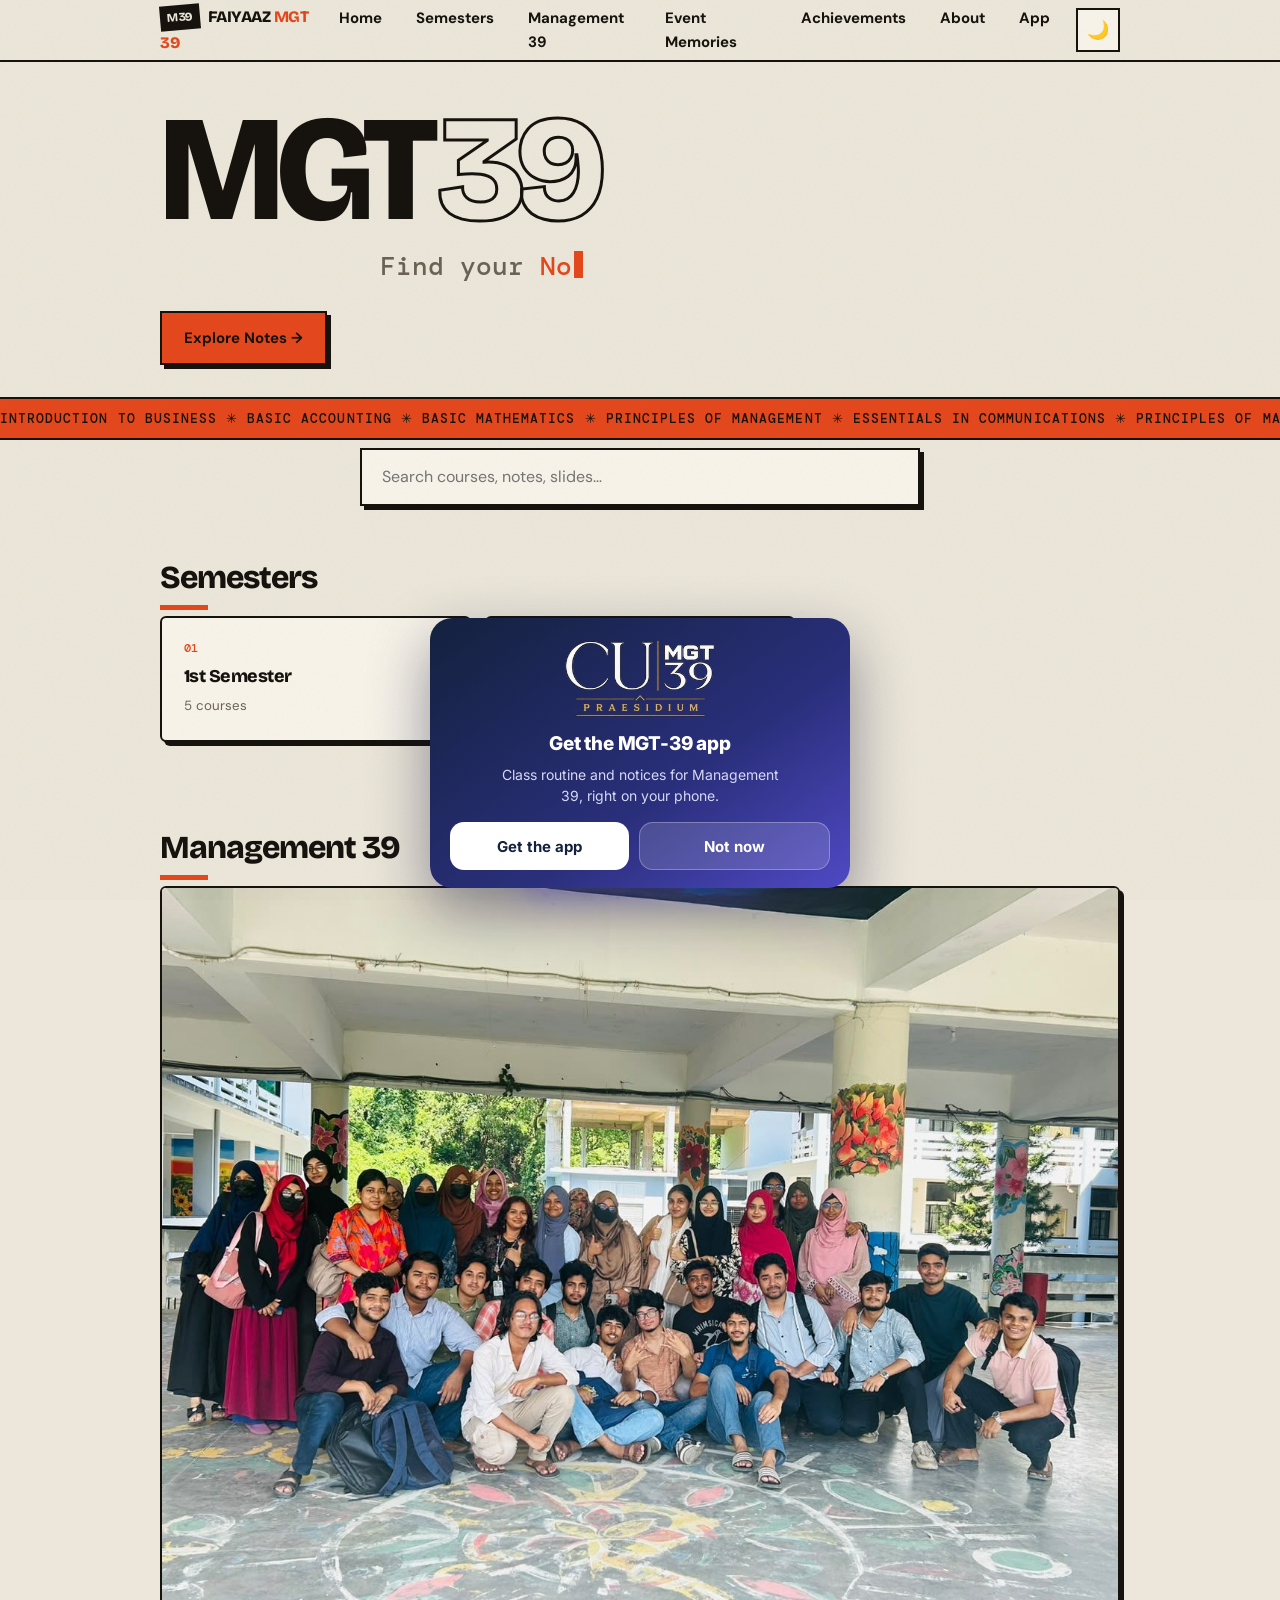
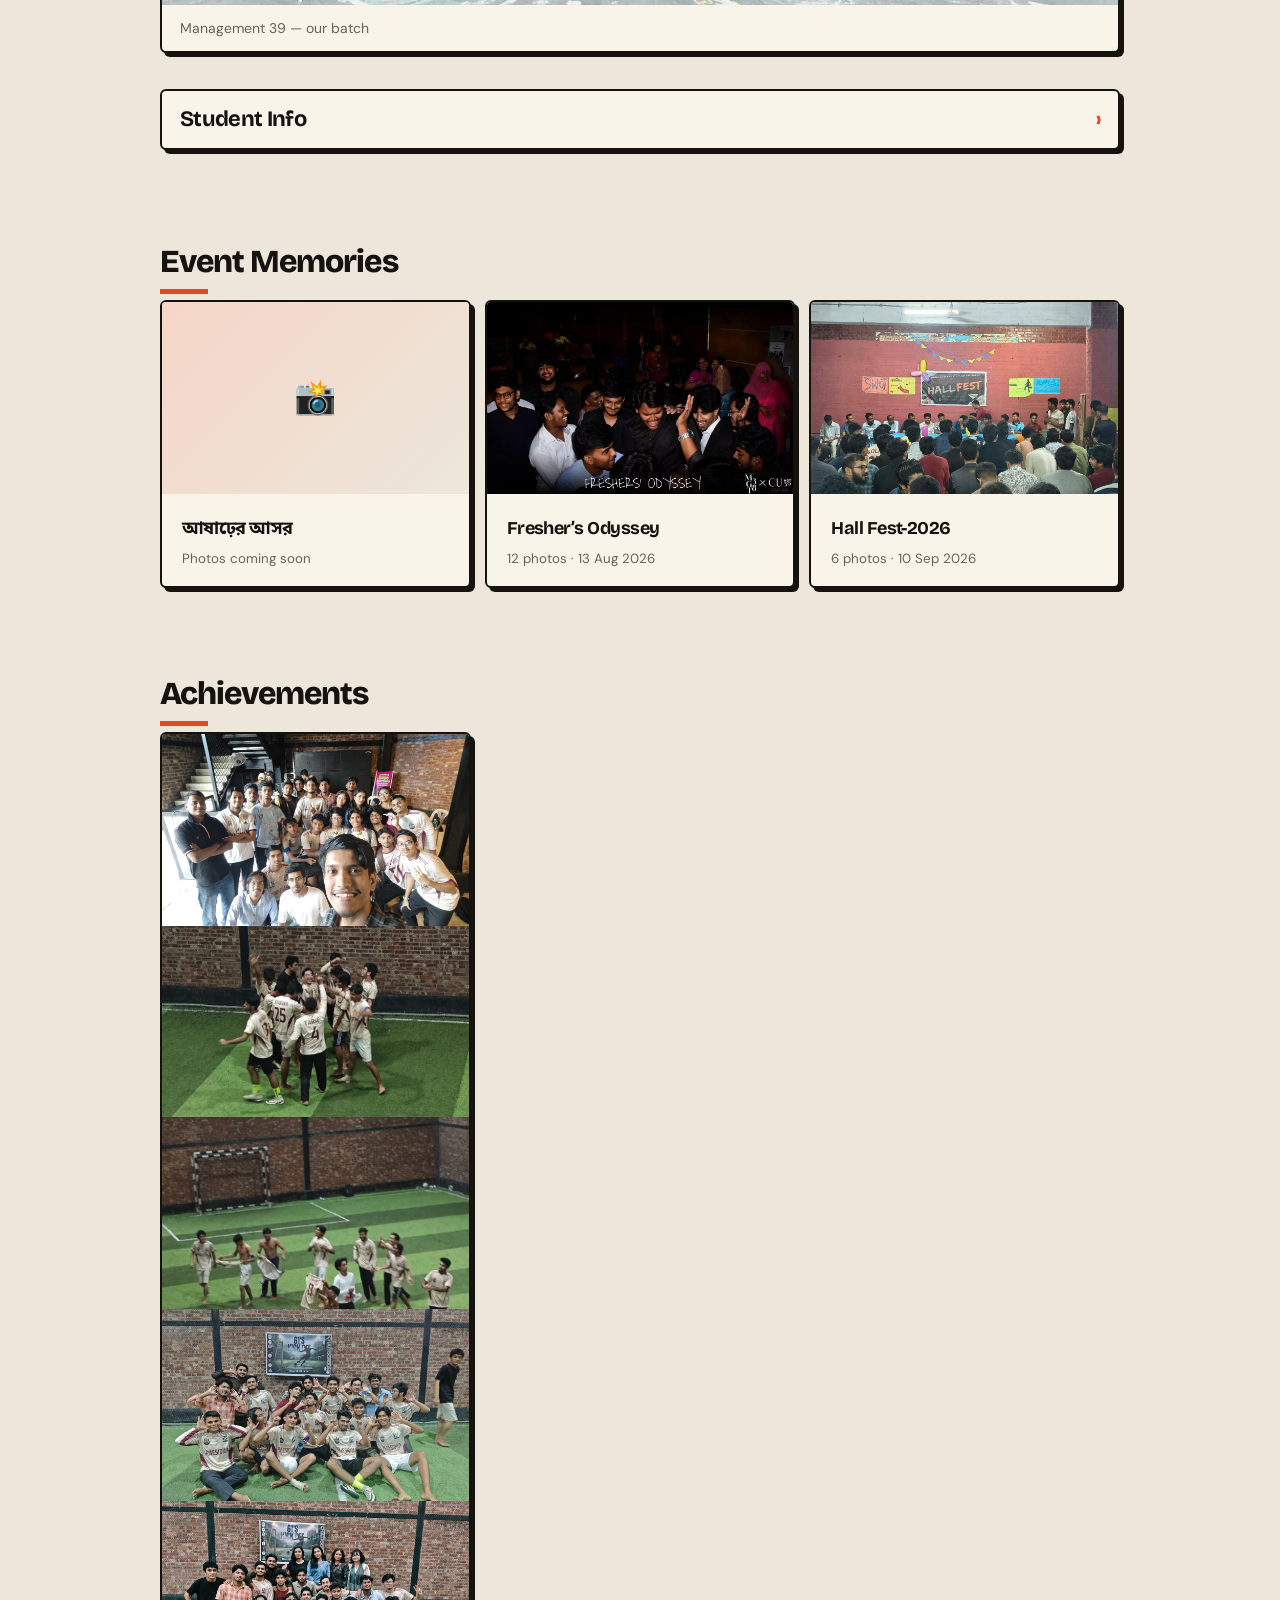
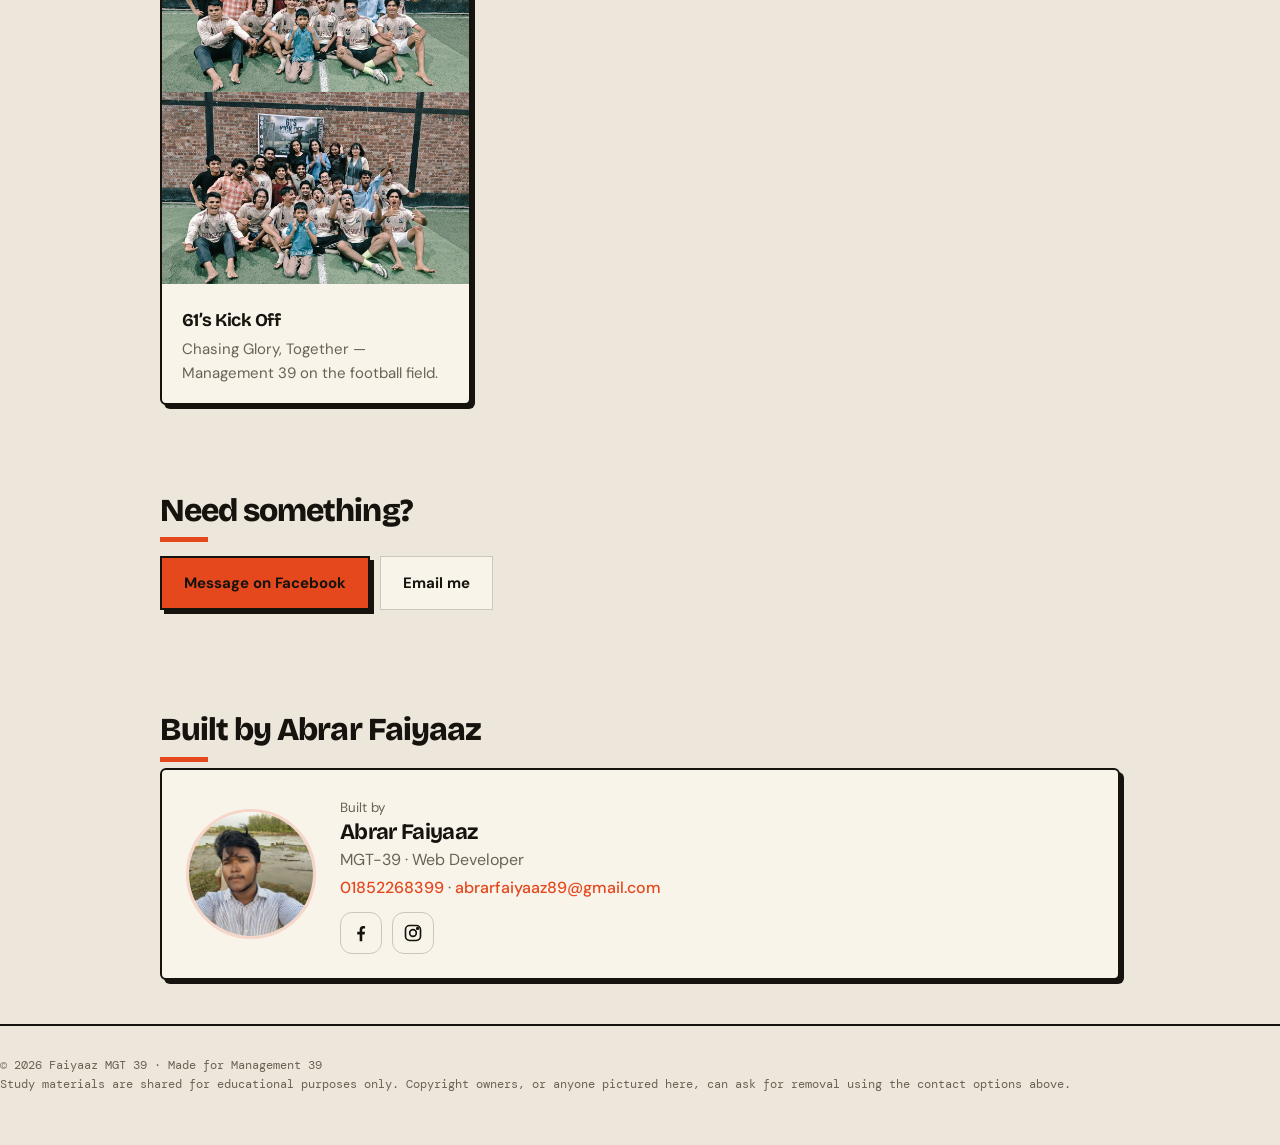
==== commit bf162869: "Update index.html" ====
--- a/index.html
+++ b/index.html
@@ -81,6 +81,8 @@
 <div class="nr"><button class="tgl" id="th" aria-label="Switch theme">🌙</button><button class="burger" id="bg" aria-label="Menu" aria-expanded="false">☰</button></div>
 <div class="links" id="ln"><a href="#/">Home</a><a href="#/semesters">Semesters</a><a href="#/m39">Management 39</a><a href="#/events">Event Memories</a><a href="#/achievements">Achievements</a><a href="#/about">About</a></div></div></nav>
 <main id="app" class="w"></main>
+ <link rel="stylesheet" href="theme.css">
+<script defer src="theme.js"></script>
  <script defer src="polish.js"></script>
 <footer>© <span id="yr"></span> Faiyaaz MGT 39 · Made for Management 39<br>Study materials are shared for educational purposes only. Copyright owners, or anyone pictured here, can ask for removal using the contact options above.</footer>
 <script>
--- a/theme.css
+++ b/theme.css
@@ -0,0 +1,58 @@
+@import url("https://fonts.googleapis.com/css2?family=Bricolage+Grotesque:opsz,wght@12..96,500;12..96,800&family=DM+Mono:wght@400;500&family=DM+Sans:wght@400;500;700&display=swap");
+html:root{--bg:#ece7da;--card:#f8f4ea;--tx:#16130f;--mu:#6a6355;--ac:#e5481d;--ac2:#f5d6c8;--ink:#16130f;--on:#16130f;--bd:rgba(22,19,15,.2);--sh:4px 4px 0 #16130f;--sh2:7px 7px 0 #16130f}
+html:root[data-theme=dark]{--bg:#13110e;--card:#1d1a16;--tx:#f1ebdd;--mu:#a39b88;--ac:#ff7a45;--ac2:#3a2218;--ink:#f1ebdd;--on:#16130f;--bd:rgba(241,235,221,.18);--sh:4px 4px 0 #ff7a45;--sh2:7px 7px 0 #ff7a45}
+::selection{background:var(--ac);color:var(--on)}
+body{font-family:"DM Sans","Noto Sans Bengali",system-ui,sans-serif;background:var(--bg);color:var(--tx)}
+body::after{content:"";position:fixed;inset:0;pointer-events:none;z-index:99;opacity:.07;mix-blend-mode:multiply;background-image:url("data:image/svg+xml;utf8,<svg xmlns='http://www.w3.org/2000/svg' width='160' height='160'><filter id='n'><feTurbulence type='fractalNoise' baseFrequency='.9' numOctaves='2' stitchTiles='stitch'/></filter><rect width='100%' height='100%' filter='url(%23n)'/></svg>")}
+html:root[data-theme=dark] body::after{mix-blend-mode:screen;opacity:.05}
+h1,h2,h3,.logo{font-family:"Bricolage Grotesque","Noto Sans Bengali",sans-serif;letter-spacing:-.03em}
+h2{font-weight:800}
+section h2::after,.w>h2::after{content:"";display:block;width:48px;height:5px;background:var(--ac);margin-top:8px;transform-origin:left;animation:mgBar .7s .15s cubic-bezier(.2,.7,.2,1) both}
+.mgp{position:fixed;top:0;left:0;height:3px;width:0;background:var(--ac);z-index:100}
+nav{background:var(--bg);-webkit-backdrop-filter:none;backdrop-filter:none;border-bottom:2px solid var(--ink)}
+.logo{font-weight:800;text-transform:uppercase}
+.lg{display:inline-block;background:var(--ink);color:var(--bg);border-radius:0;transform:rotate(-5deg);padding:3px 7px;font-style:normal}
+.links a{border-radius:0;font-weight:700;color:var(--tx)}
+.links a:hover{background:var(--ink);color:var(--bg)}
+.tgl,.burger{border:2px solid var(--ink);border-radius:0;background:var(--card);color:var(--tx)}
+.pill{display:none}
+.hero{background:none!important;border:0!important;box-shadow:none!important;border-radius:0;text-align:left;padding:44px 0 24px;margin-top:0}
+.hero::before,.hero::after{display:none}
+.hero h1.hh{font-size:clamp(64px,24vw,150px);line-height:.85;font-weight:800;text-transform:uppercase;letter-spacing:-.05em;margin:0;max-width:none;color:var(--tx)}
+.hh em{font-style:normal;color:transparent;-webkit-text-stroke:3px var(--ink);margin-left:.04em}
+.tw{font:500 clamp(18px,5vw,26px)/1.3 "DM Mono",monospace;margin:20px 0 26px;color:var(--tx);max-width:none}
+.tw b{color:var(--ac);font-weight:500}
+.tw i{display:inline-block;width:.55ch;height:1.05em;background:var(--ac);vertical-align:-.14em;margin-left:2px;animation:mgBl 1s steps(1) infinite}
+.cta{display:flex;gap:12px;flex-wrap:wrap}
+.btn{border:2px solid var(--ink);border-radius:0;background:var(--ac);color:var(--on);font-weight:700;box-shadow:var(--sh);transition:transform .15s,box-shadow .15s;padding:13px 22px}
+.btn.o{background:var(--card);color:var(--tx)}
+.btn:hover{transform:translate(-2px,-2px);box-shadow:var(--sh2)}
+.btn:active{transform:translate(3px,3px);box-shadow:1px 1px 0 var(--ink)}
+.mq{position:relative;left:50%;width:100vw;margin:8px 0 0 -50vw;overflow:hidden;white-space:nowrap;border-block:2px solid var(--ink);background:var(--ac);color:var(--on)}
+.mqt{display:inline-block;padding:11px 0;font:500 13px "DM Mono",monospace;text-transform:uppercase;letter-spacing:.08em;animation:mgMq 32s linear infinite}
+.card{background:var(--card);border:2px solid var(--ink);border-radius:6px;box-shadow:var(--sh);position:relative;transition:transform .15s,box-shadow .15s}
+.card h3{font-weight:800}
+a.card:hover{transform:translate(-3px,-3px);box-shadow:var(--sh2);border-color:var(--ink)}
+a.card:active{transform:translate(2px,2px);box-shadow:1px 1px 0 var(--ink)}
+.grid{counter-reset:cc}
+.grid>.card{counter-increment:cc}
+.grid>.card::before{content:counter(cc,decimal-leading-zero);display:block;font:500 12px "DM Mono",monospace;color:var(--ac);margin-bottom:10px}
+.ic{display:none!important}
+.evc,.ach article,.dev,.file,.viewer,.stl,.sth,.gal figure{background:var(--card);border:2px solid var(--ink);border-radius:6px;box-shadow:var(--sh)}
+.evc,.ach article{transition:transform .15s,box-shadow .15s}
+.evc:hover,.ach article:hover{transform:translate(-3px,-3px);box-shadow:var(--sh2);border-color:var(--ink)}
+.pg img{border:2px solid var(--ink);border-radius:4px}
+.sb input{border:2px solid var(--ink);border-radius:0;background:var(--card);box-shadow:var(--sh);color:var(--tx)}
+.sp{border:2px solid var(--ink)}
+.empty{border:2px dashed var(--ink);border-radius:6px;box-shadow:none}
+.crumb,.st small,.st .no,footer{font-family:"DM Mono",monospace}
+.crumb{font-size:13px;text-transform:uppercase;letter-spacing:.04em}
+.crumb a{color:var(--ac)}
+footer{border-top:2px solid var(--ink);text-align:left;font-size:12px;color:var(--mu)}
+.mgtop{border-radius:0;border:2px solid var(--ink);background:var(--ac);color:var(--on);box-shadow:var(--sh)}
+.rv{opacity:0;transform:translateY(22px);transition:opacity .55s ease,transform .55s cubic-bezier(.2,.7,.2,1)}
+.rv.in{opacity:1;transform:none}
+@keyframes mgBl{50%{opacity:0}}
+@keyframes mgBar{from{transform:scaleX(0)}}
+@keyframes mgMq{to{transform:translateX(-50%)}}
+@media(prefers-reduced-motion:reduce){.mqt,.tw i,section h2::after,.w>h2::after{animation:none}.rv{opacity:1;transform:none}}
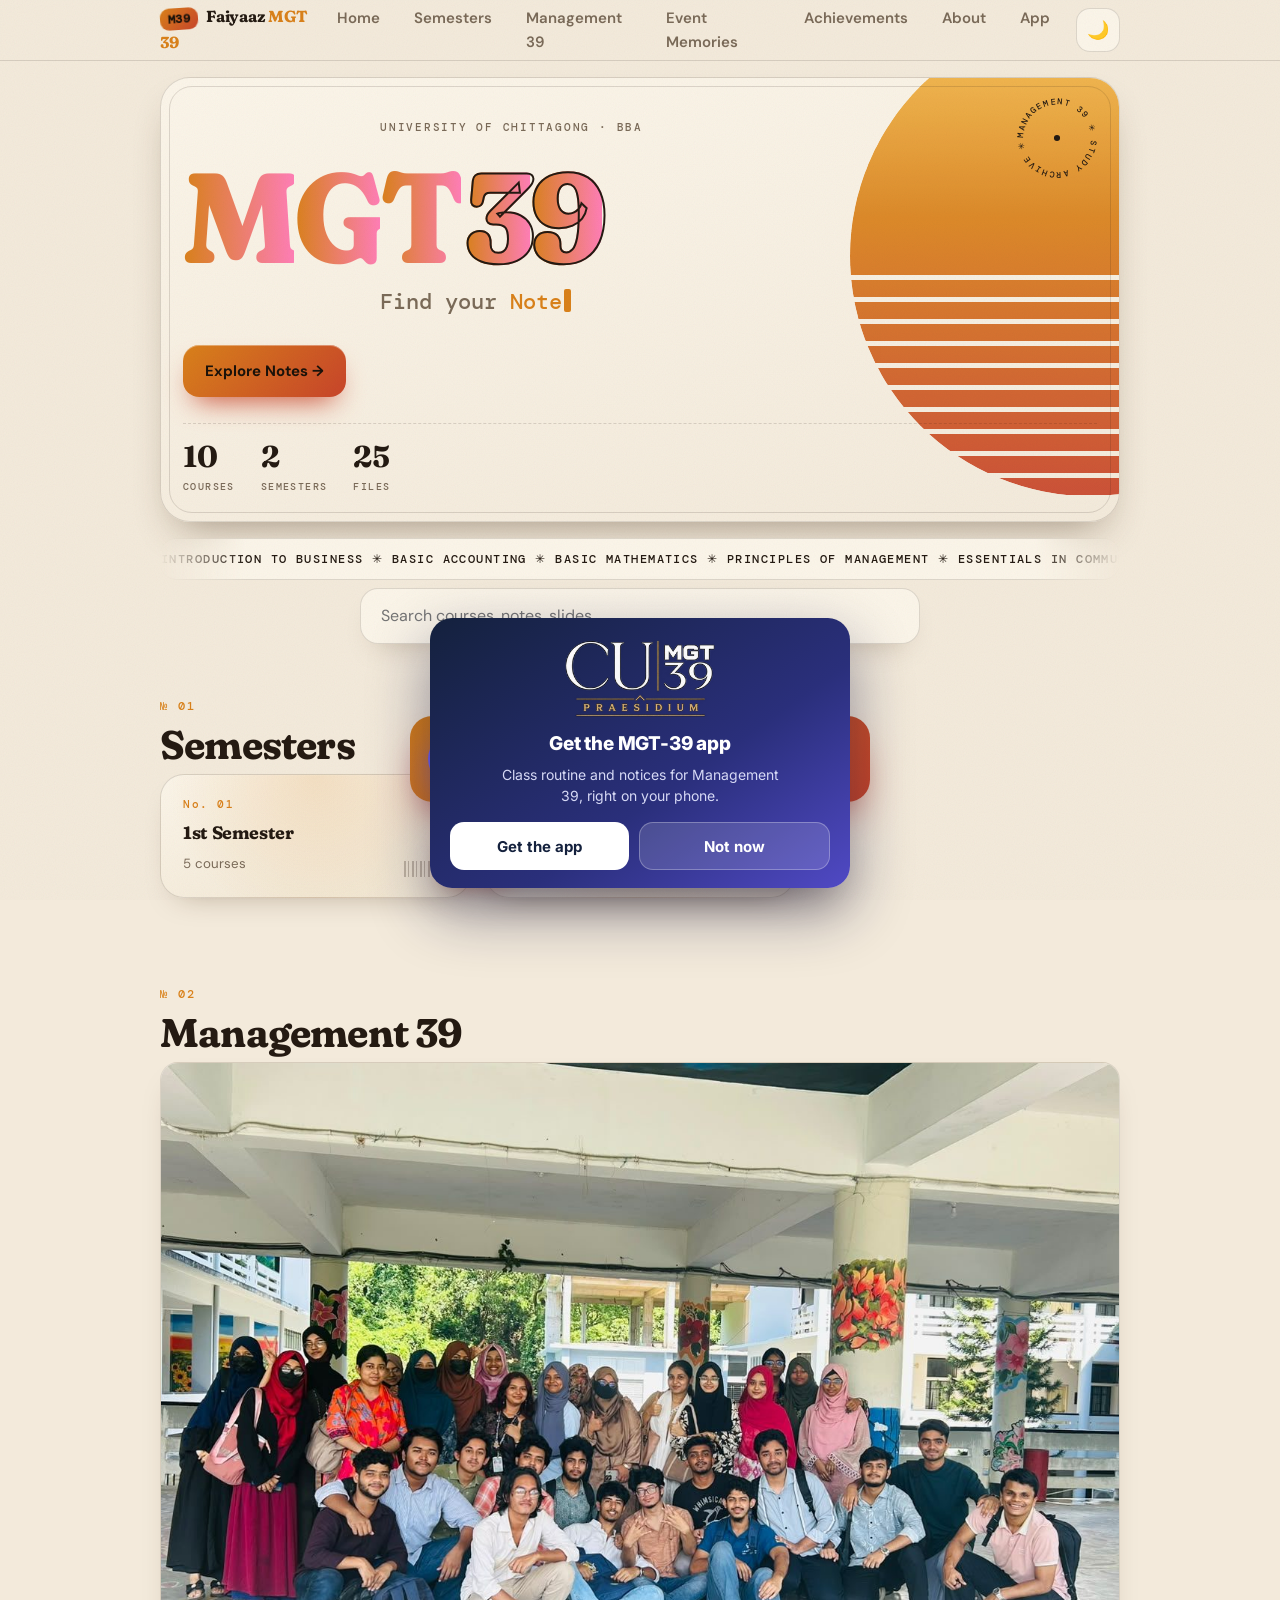
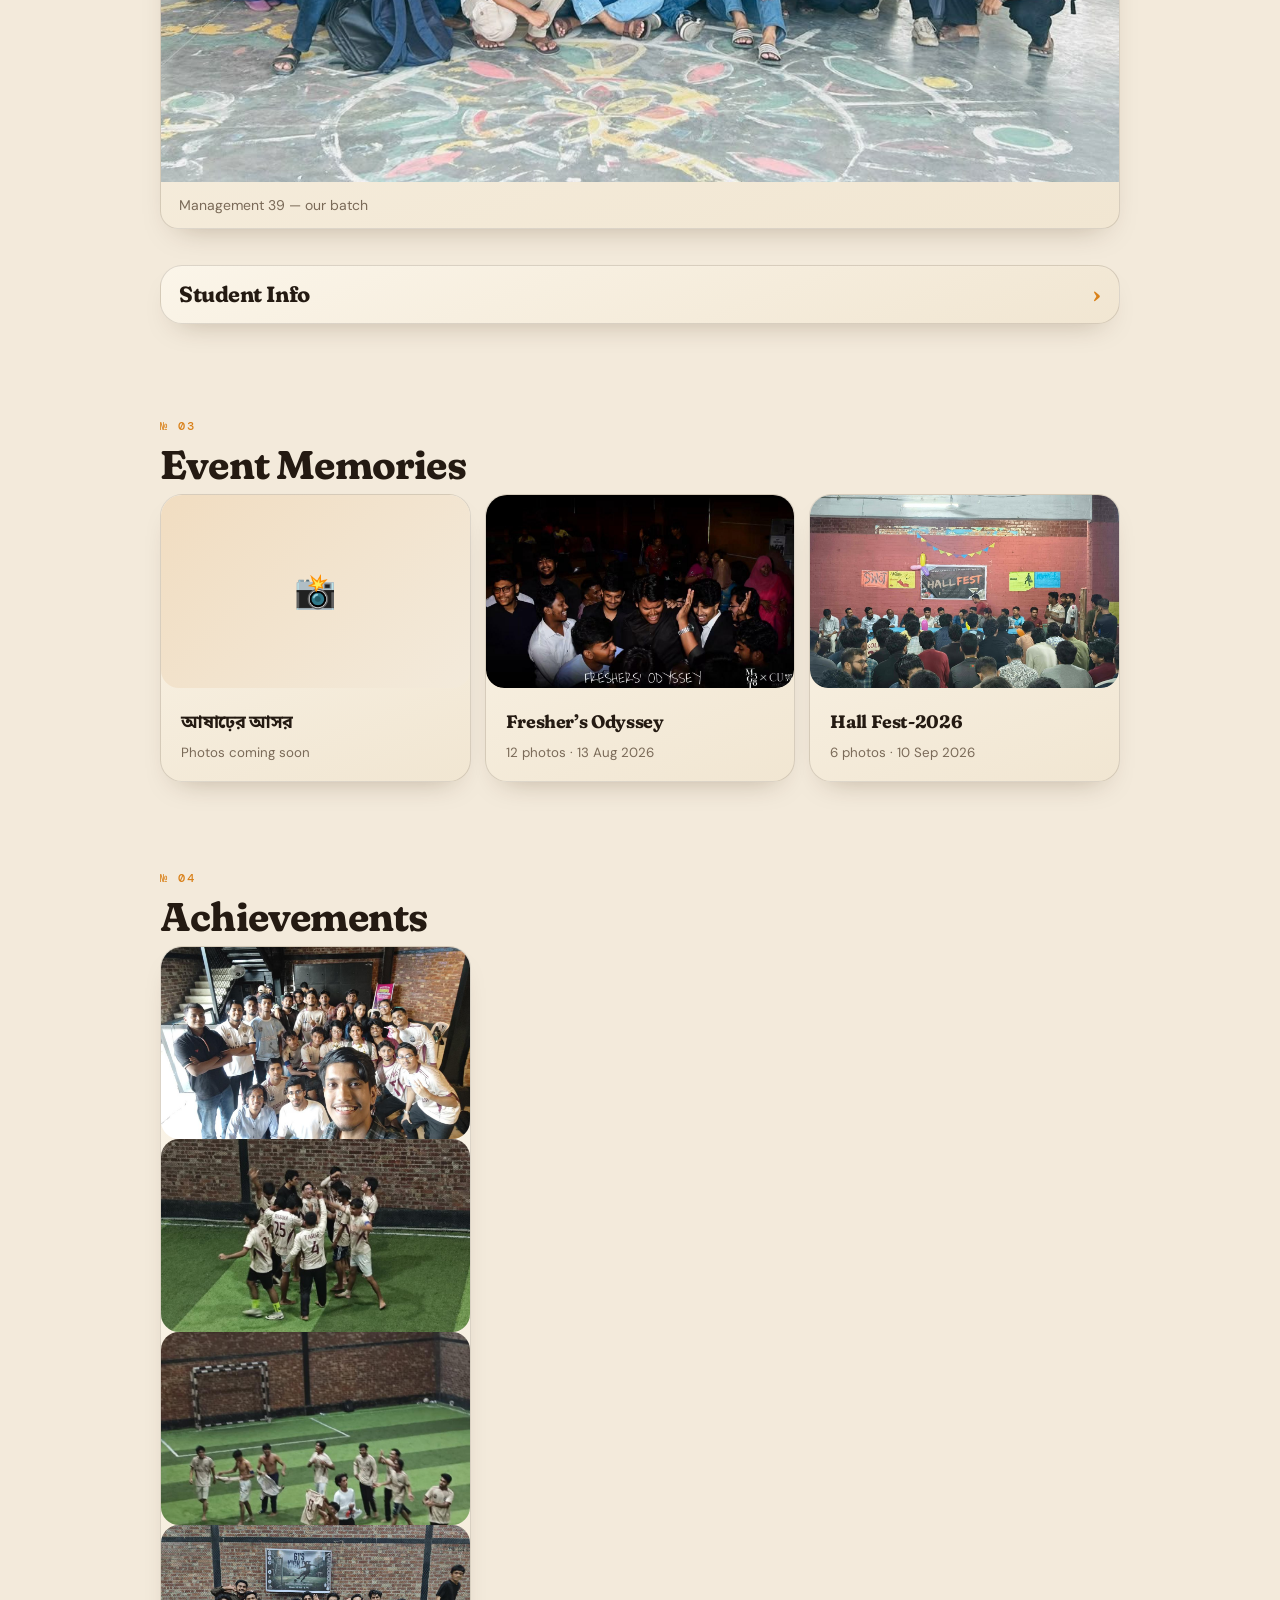
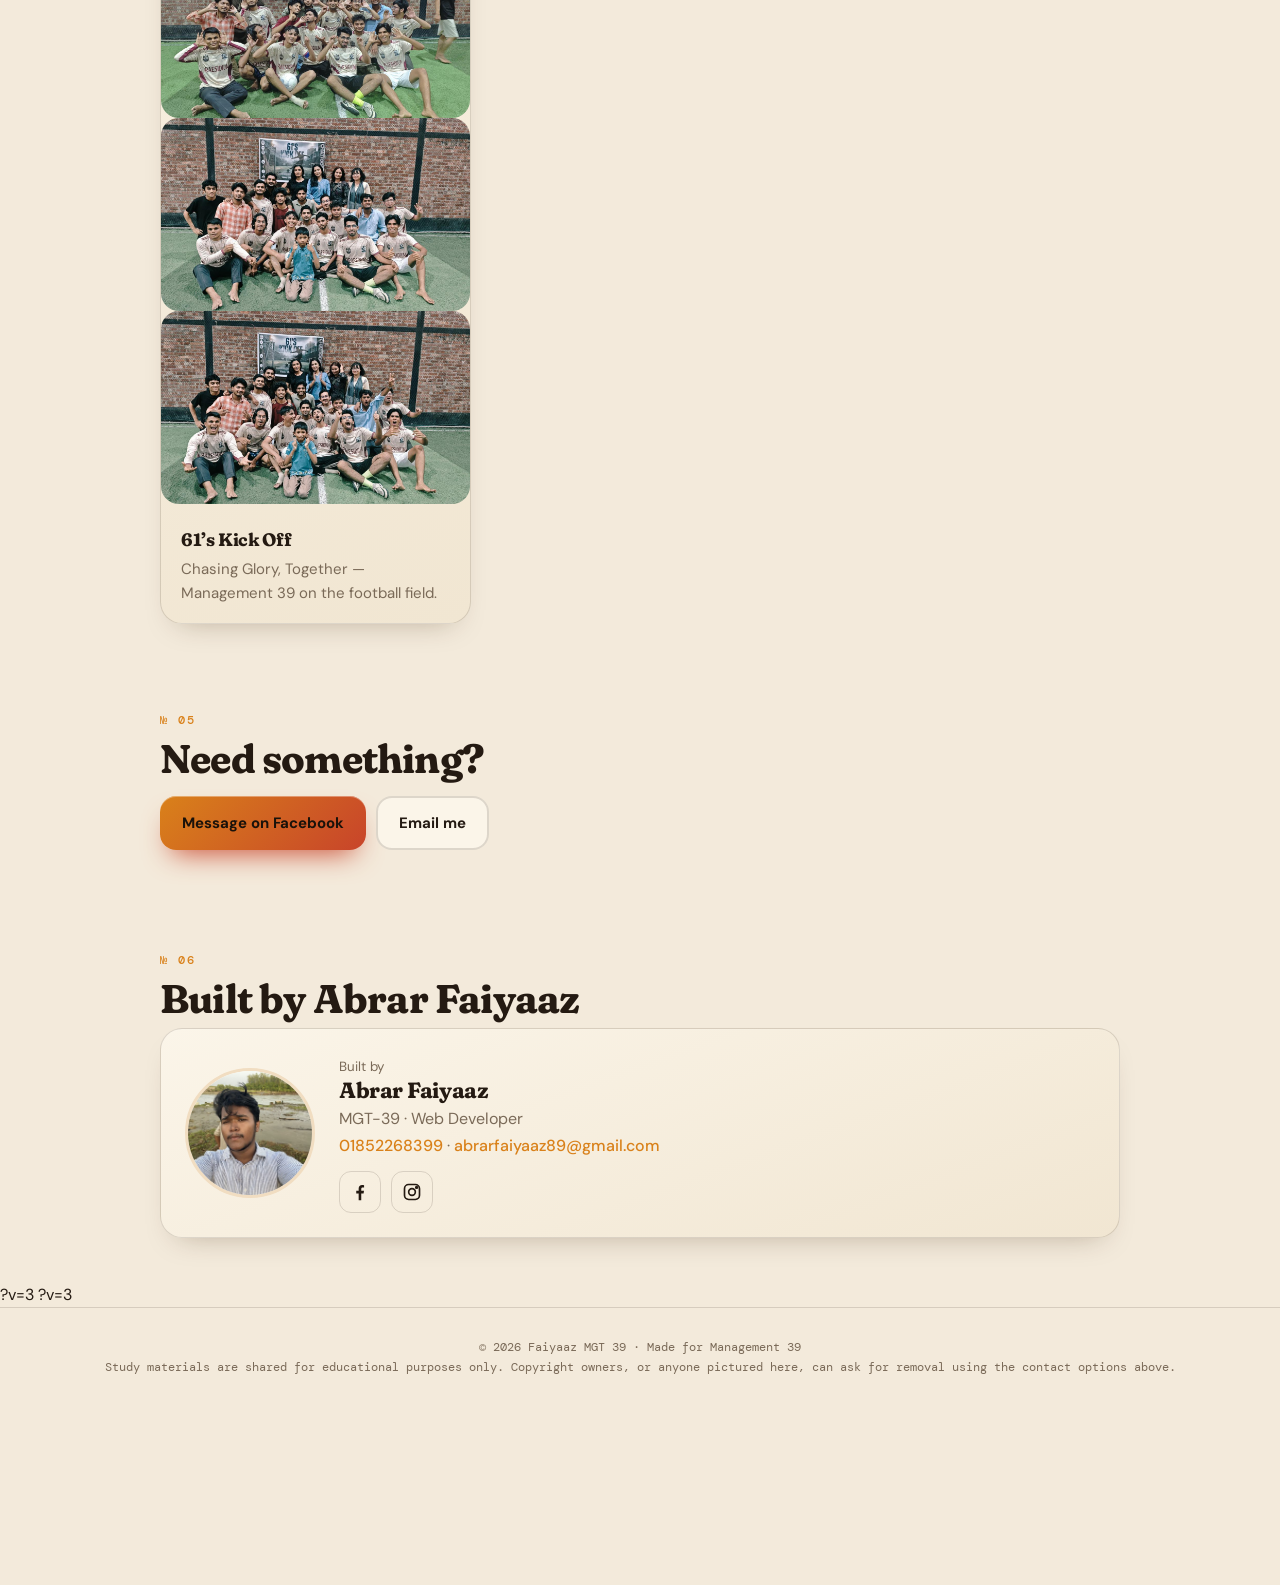
==== commit e8a25aa8: "Update index.html" ====
--- a/index.html
+++ b/index.html
@@ -81,8 +81,8 @@
 <div class="nr"><button class="tgl" id="th" aria-label="Switch theme">🌙</button><button class="burger" id="bg" aria-label="Menu" aria-expanded="false">☰</button></div>
 <div class="links" id="ln"><a href="#/">Home</a><a href="#/semesters">Semesters</a><a href="#/m39">Management 39</a><a href="#/events">Event Memories</a><a href="#/achievements">Achievements</a><a href="#/about">About</a></div></div></nav>
 <main id="app" class="w"></main>
- <link rel="stylesheet" href="theme.css">
-<script defer src="theme.js"></script>
+ <link rel="stylesheet" href="theme.css">?v=3
+<script defer src="theme.js"></script>?v=3
  <script defer src="polish.js"></script>
 <footer>© <span id="yr"></span> Faiyaaz MGT 39 · Made for Management 39<br>Study materials are shared for educational purposes only. Copyright owners, or anyone pictured here, can ask for removal using the contact options above.</footer>
 <script>
--- a/theme.css
+++ b/theme.css
@@ -1,58 +1,95 @@
-@import url("https://fonts.googleapis.com/css2?family=Bricolage+Grotesque:opsz,wght@12..96,500;12..96,800&family=DM+Mono:wght@400;500&family=DM+Sans:wght@400;500;700&display=swap");
-html:root{--bg:#ece7da;--card:#f8f4ea;--tx:#16130f;--mu:#6a6355;--ac:#e5481d;--ac2:#f5d6c8;--ink:#16130f;--on:#16130f;--bd:rgba(22,19,15,.2);--sh:4px 4px 0 #16130f;--sh2:7px 7px 0 #16130f}
-html:root[data-theme=dark]{--bg:#13110e;--card:#1d1a16;--tx:#f1ebdd;--mu:#a39b88;--ac:#ff7a45;--ac2:#3a2218;--ink:#f1ebdd;--on:#16130f;--bd:rgba(241,235,221,.18);--sh:4px 4px 0 #ff7a45;--sh2:7px 7px 0 #ff7a45}
+@import url("https://fonts.googleapis.com/css2?family=Fraunces:ital,opsz,wght,SOFT,WONK@0,9..144,300..900,0..100,0..1&family=DM+Mono:wght@400;500&family=DM+Sans:wght@400;500;700&display=swap");
+html:root{--bg:#f3eadb;--card:#fbf5e9;--card2:#f1e6d2;--tx:#241a12;--mu:#7a6a58;--ac:#d9811a;--ac2:#f1ddc1;--hot:#c8442a;--on:#1a120a;--bd:rgba(36,26,18,.14);--sh:0 14px 30px -18px rgba(60,35,10,.35);--sh2:0 20px 40px -18px rgba(60,35,10,.45)}
+html:root[data-theme=dark]{--bg:#14100c;--card:#1e1812;--card2:#271f17;--tx:#f4ead8;--mu:#a89a84;--ac:#f0a43a;--ac2:#33261a;--hot:#e8573a;--on:#1a120a;--bd:rgba(244,234,216,.12);--sh:0 14px 30px -18px rgba(0,0,0,.7);--sh2:0 22px 44px -18px rgba(0,0,0,.85)}
 ::selection{background:var(--ac);color:var(--on)}
-body{font-family:"DM Sans","Noto Sans Bengali",system-ui,sans-serif;background:var(--bg);color:var(--tx)}
-body::after{content:"";position:fixed;inset:0;pointer-events:none;z-index:99;opacity:.07;mix-blend-mode:multiply;background-image:url("data:image/svg+xml;utf8,<svg xmlns='http://www.w3.org/2000/svg' width='160' height='160'><filter id='n'><feTurbulence type='fractalNoise' baseFrequency='.9' numOctaves='2' stitchTiles='stitch'/></filter><rect width='100%' height='100%' filter='url(%23n)'/></svg>")}
-html:root[data-theme=dark] body::after{mix-blend-mode:screen;opacity:.05}
-h1,h2,h3,.logo{font-family:"Bricolage Grotesque","Noto Sans Bengali",sans-serif;letter-spacing:-.03em}
-h2{font-weight:800}
-section h2::after,.w>h2::after{content:"";display:block;width:48px;height:5px;background:var(--ac);margin-top:8px;transform-origin:left;animation:mgBar .7s .15s cubic-bezier(.2,.7,.2,1) both}
-.mgp{position:fixed;top:0;left:0;height:3px;width:0;background:var(--ac);z-index:100}
-nav{background:var(--bg);-webkit-backdrop-filter:none;backdrop-filter:none;border-bottom:2px solid var(--ink)}
-.logo{font-weight:800;text-transform:uppercase}
-.lg{display:inline-block;background:var(--ink);color:var(--bg);border-radius:0;transform:rotate(-5deg);padding:3px 7px;font-style:normal}
-.links a{border-radius:0;font-weight:700;color:var(--tx)}
-.links a:hover{background:var(--ink);color:var(--bg)}
-.tgl,.burger{border:2px solid var(--ink);border-radius:0;background:var(--card);color:var(--tx)}
+body{font-family:"DM Sans","Noto Sans Bengali",system-ui,sans-serif;background:var(--bg);color:var(--tx);padding-bottom:calc(98px + env(safe-area-inset-bottom,0px))}
+body::after{content:"";position:fixed;inset:0;pointer-events:none;z-index:99;opacity:.06;mix-blend-mode:multiply;background-image:url("data:image/svg+xml;utf8,<svg xmlns='http://www.w3.org/2000/svg' width='160' height='160'><filter id='n'><feTurbulence type='fractalNoise' baseFrequency='.9' numOctaves='2' stitchTiles='stitch'/></filter><rect width='100%' height='100%' filter='url(%23n)'/></svg>")}
+html:root[data-theme=dark] body::after{mix-blend-mode:screen;opacity:.045}
+h1,h2,h3,.logo{font-family:"Fraunces","Noto Sans Bengali",Georgia,serif;font-optical-sizing:auto;font-variation-settings:"SOFT" 100,"WONK" 1;letter-spacing:-.02em}
+h2{font-weight:700;font-size:clamp(28px,7vw,40px)}
+#app{counter-reset:sec}
+section h2,.w>h2{counter-increment:sec}
+section h2::before,.w>h2::before{content:"\2116  " counter(sec,decimal-leading-zero);display:block;font:500 12px "DM Mono",monospace;letter-spacing:.16em;color:var(--ac);margin-bottom:8px}
+.mgp{position:fixed;top:0;left:0;height:3px;width:0;background:linear-gradient(90deg,var(--ac),var(--hot));z-index:100}
+nav{background:color-mix(in srgb,var(--bg) 86%,transparent);-webkit-backdrop-filter:blur(12px);backdrop-filter:blur(12px);border-bottom:1px solid var(--bd)}
+.logo{font-weight:700}
+.logo span{color:var(--ac)}
+.lg{display:inline-block;background:linear-gradient(135deg,var(--ac),var(--hot));color:var(--on);border-radius:9px;transform:rotate(-4deg);padding:3px 8px;font:700 12px "DM Mono",monospace;letter-spacing:.04em;margin-right:8px}
+.links a{border-radius:12px;font-weight:600}
+.links a:hover{background:var(--card2);color:var(--tx)}
+.tgl,.burger{border:1px solid var(--bd);border-radius:14px;background:var(--card);color:var(--tx);box-shadow:inset 0 1px 0 rgba(255,255,255,.05)}
 .pill{display:none}
-.hero{background:none!important;border:0!important;box-shadow:none!important;border-radius:0;text-align:left;padding:44px 0 24px;margin-top:0}
-.hero::before,.hero::after{display:none}
-.hero h1.hh{font-size:clamp(64px,24vw,150px);line-height:.85;font-weight:800;text-transform:uppercase;letter-spacing:-.05em;margin:0;max-width:none;color:var(--tx)}
-.hh em{font-style:normal;color:transparent;-webkit-text-stroke:3px var(--ink);margin-left:.04em}
-.tw{font:500 clamp(18px,5vw,26px)/1.3 "DM Mono",monospace;margin:20px 0 26px;color:var(--tx);max-width:none}
+.hero{position:relative;overflow:hidden;text-align:left;margin:16px 0 0;padding:26px 22px 24px;border-radius:30px;border:1px solid var(--bd);background:linear-gradient(170deg,var(--card),var(--bg))!important;box-shadow:var(--sh2)}
+.hero::before{content:"";position:absolute;inset:8px;border:1px solid var(--bd);border-radius:23px;pointer-events:none;z-index:3;display:block}
+.hero::after{display:none}
+.hero>*{position:relative;z-index:2}
+.sun{position:absolute!important;z-index:1!important;right:-22%;top:-14%;width:78%;max-width:480px;aspect-ratio:1;border-radius:50%;background:linear-gradient(180deg,#f8c453 0%,var(--ac) 42%,var(--hot) 100%);opacity:.92;transform:translateY(var(--py,0));-webkit-mask-image:linear-gradient(#000 0 52%,transparent 52%),linear-gradient(#000 0 78%,transparent 78% 100%);-webkit-mask-size:100% 100%,100% 22px;-webkit-mask-repeat:no-repeat,repeat-y;mask-image:linear-gradient(#000 0 52%,transparent 52%),linear-gradient(#000 0 78%,transparent 78% 100%);mask-size:100% 100%,100% 22px;mask-repeat:no-repeat,repeat-y;animation:mgSun 7s linear infinite}
+.bdg{position:absolute!important;z-index:2;right:16px;top:14px;width:92px;height:92px}
+.bdg svg{width:100%;height:100%;animation:mgSpin 24s linear infinite}
+.bdg text{font:500 11px "DM Mono",monospace;fill:var(--tx);letter-spacing:.08em}
+.bdg circle{fill:var(--tx)}
+.kick{font:500 11px "DM Mono",monospace;letter-spacing:.16em;text-transform:uppercase;color:var(--mu);margin:0 0 70px;max-width:60%}
+.hero h1.hh{font-size:clamp(60px,22vw,128px);line-height:.86;font-weight:800;letter-spacing:-.045em;margin:0;max-width:none;color:var(--tx);white-space:nowrap}
+.hh span{display:inline-block;animation:mgLet .9s cubic-bezier(.2,.9,.2,1) both;animation-delay:calc(var(--i)*80ms + 120ms)}
+.hh em{font-style:normal;color:transparent;-webkit-text-stroke:2px var(--tx);margin-left:.03em;display:inline-block}
+.tw{font:500 clamp(16px,4.6vw,22px)/1.3 "DM Mono",monospace;margin:22px 0 22px;color:var(--tx);max-width:none}
 .tw b{color:var(--ac);font-weight:500}
-.tw i{display:inline-block;width:.55ch;height:1.05em;background:var(--ac);vertical-align:-.14em;margin-left:2px;animation:mgBl 1s steps(1) infinite}
+.tw i{display:inline-block;width:.55ch;height:1.05em;background:var(--ac);vertical-align:-.14em;margin-left:2px;border-radius:2px;animation:mgBl 1s steps(1) infinite}
 .cta{display:flex;gap:12px;flex-wrap:wrap}
-.btn{border:2px solid var(--ink);border-radius:0;background:var(--ac);color:var(--on);font-weight:700;box-shadow:var(--sh);transition:transform .15s,box-shadow .15s;padding:13px 22px}
-.btn.o{background:var(--card);color:var(--tx)}
-.btn:hover{transform:translate(-2px,-2px);box-shadow:var(--sh2)}
-.btn:active{transform:translate(3px,3px);box-shadow:1px 1px 0 var(--ink)}
-.mq{position:relative;left:50%;width:100vw;margin:8px 0 0 -50vw;overflow:hidden;white-space:nowrap;border-block:2px solid var(--ink);background:var(--ac);color:var(--on)}
-.mqt{display:inline-block;padding:11px 0;font:500 13px "DM Mono",monospace;text-transform:uppercase;letter-spacing:.08em;animation:mgMq 32s linear infinite}
-.card{background:var(--card);border:2px solid var(--ink);border-radius:6px;box-shadow:var(--sh);position:relative;transition:transform .15s,box-shadow .15s}
-.card h3{font-weight:800}
-a.card:hover{transform:translate(-3px,-3px);box-shadow:var(--sh2);border-color:var(--ink)}
-a.card:active{transform:translate(2px,2px);box-shadow:1px 1px 0 var(--ink)}
+.btn{position:relative;overflow:hidden;border:0;border-radius:16px;background:linear-gradient(135deg,var(--ac),var(--hot));color:var(--on);font-weight:700;padding:14px 22px;box-shadow:0 14px 28px -12px var(--hot),inset 0 1px 0 rgba(255,255,255,.35);transition:transform .2s cubic-bezier(.3,1.5,.5,1),box-shadow .2s}
+.btn::after{content:"";position:absolute;top:0;bottom:0;left:-60%;width:40%;background:linear-gradient(100deg,transparent,rgba(255,255,255,.45),transparent);transform:skewX(-18deg);animation:mgShine 4.5s ease-in-out infinite}
+.btn.o{background:var(--card);color:var(--tx);box-shadow:inset 0 0 0 1px var(--bd)}
+.btn.o::after{display:none}
+.btn:hover{transform:translateY(-2px)}
+.btn:active{transform:scale(.96)}
+.stats{display:flex;gap:26px;margin-top:26px;padding-top:18px;border-top:1px dashed var(--bd)}
+.stats b{display:block;font:700 30px/1 "Fraunces",serif;color:var(--tx)}
+.stats small{font:500 10px "DM Mono",monospace;letter-spacing:.14em;text-transform:uppercase;color:var(--mu)}
+.mq{margin:16px 0 4px;overflow:hidden;white-space:nowrap;border:1px solid var(--bd);border-radius:16px;background:var(--card);-webkit-mask-image:linear-gradient(90deg,transparent,#000 9%,#000 91%,transparent);mask-image:linear-gradient(90deg,transparent,#000 9%,#000 91%,transparent)}
+.mqt{display:inline-block;padding:12px 0;font:500 12px "DM Mono",monospace;text-transform:uppercase;letter-spacing:.12em;color:var(--tx);animation:mgMq 38s linear infinite}
+.sb input{border:1px solid var(--bd);border-radius:18px;background:var(--card);box-shadow:var(--sh);color:var(--tx);transition:box-shadow .25s,border-color .25s}
+.sb input:focus{outline:none;border-color:var(--ac);box-shadow:0 0 0 4px color-mix(in srgb,var(--ac) 22%,transparent)}
+.card{position:relative;overflow:hidden;background:radial-gradient(240px circle at var(--mx,50%) var(--my,0%),color-mix(in srgb,var(--ac) 16%,transparent),transparent 62%),linear-gradient(160deg,var(--card),var(--card2));border:1px solid var(--bd);border-radius:24px;box-shadow:var(--sh),inset 0 1px 0 rgba(255,255,255,.05);transition:transform .25s cubic-bezier(.3,1.4,.5,1),border-color .25s,box-shadow .25s}
+.card h3{font-weight:700}
+a.card:hover{transform:translateY(-3px);border-color:color-mix(in srgb,var(--ac) 55%,transparent);box-shadow:var(--sh2)}
+a.card:active{transform:scale(.97)}
 .grid{counter-reset:cc}
 .grid>.card{counter-increment:cc}
-.grid>.card::before{content:counter(cc,decimal-leading-zero);display:block;font:500 12px "DM Mono",monospace;color:var(--ac);margin-bottom:10px}
+.grid>.card::before{content:"No. " counter(cc,decimal-leading-zero);display:block;font:500 11px "DM Mono",monospace;letter-spacing:.14em;color:var(--ac);margin-bottom:12px}
+.grid>.card::after{content:"";position:absolute;right:20px;bottom:20px;width:46px;height:16px;opacity:.4;background:repeating-linear-gradient(90deg,var(--mu) 0 2px,transparent 2px 4px,var(--mu) 4px 5px,transparent 5px 8px)}
 .ic{display:none!important}
-.evc,.ach article,.dev,.file,.viewer,.stl,.sth,.gal figure{background:var(--card);border:2px solid var(--ink);border-radius:6px;box-shadow:var(--sh)}
-.evc,.ach article{transition:transform .15s,box-shadow .15s}
-.evc:hover,.ach article:hover{transform:translate(-3px,-3px);box-shadow:var(--sh2);border-color:var(--ink)}
-.pg img{border:2px solid var(--ink);border-radius:4px}
-.sb input{border:2px solid var(--ink);border-radius:0;background:var(--card);box-shadow:var(--sh);color:var(--tx)}
-.sp{border:2px solid var(--ink)}
-.empty{border:2px dashed var(--ink);border-radius:6px;box-shadow:none}
+.evc,.ach article,.dev,.file,.viewer,.stl,.sth,.gal figure{background:linear-gradient(160deg,var(--card),var(--card2));border:1px solid var(--bd);border-radius:22px;box-shadow:var(--sh),inset 0 1px 0 rgba(255,255,255,.05)}
+.evc,.ach article{transition:transform .25s cubic-bezier(.3,1.4,.5,1),border-color .25s}
+.evc:hover,.ach article:hover{transform:translateY(-3px);border-color:color-mix(in srgb,var(--ac) 55%,transparent)}
+.evc:active,.ach article:active{transform:scale(.97)}
+.gal figure,.pg img,.cv,.ach img,.evc img{border-radius:18px}
+.sp{border:2px solid var(--ac)}
+.empty{border:1px dashed var(--bd);border-radius:22px;box-shadow:none}
 .crumb,.st small,.st .no,footer{font-family:"DM Mono",monospace}
-.crumb{font-size:13px;text-transform:uppercase;letter-spacing:.04em}
+.crumb{font-size:12px;text-transform:uppercase;letter-spacing:.08em}
 .crumb a{color:var(--ac)}
-footer{border-top:2px solid var(--ink);text-align:left;font-size:12px;color:var(--mu)}
-.mgtop{border-radius:0;border:2px solid var(--ink);background:var(--ac);color:var(--on);box-shadow:var(--sh)}
-.rv{opacity:0;transform:translateY(22px);transition:opacity .55s ease,transform .55s cubic-bezier(.2,.7,.2,1)}
+footer{border-top:1px solid var(--bd);font-size:12px;color:var(--mu);padding-bottom:110px}
+.mgdock{position:fixed;left:50%;bottom:calc(14px + env(safe-area-inset-bottom,0px));transform:translateX(-50%);width:min(calc(100% - 28px),420px);display:flex;padding:6px;border-radius:26px;background:color-mix(in srgb,var(--card) 92%,transparent);border:1px solid var(--bd);box-shadow:var(--sh2),inset 0 1px 0 rgba(255,255,255,.06);-webkit-backdrop-filter:blur(14px);backdrop-filter:blur(14px);z-index:60}
+.mgdock a{position:relative;z-index:1;flex:1;display:flex;flex-direction:column;align-items:center;gap:3px;padding:9px 0 7px;border-radius:20px;color:var(--mu);text-decoration:none;font:500 10px "DM Mono",monospace;letter-spacing:.06em;text-transform:uppercase;transition:color .25s}
+.mgdock a.on{color:var(--on)}
+.mgdock svg{width:22px;height:22px;stroke:currentColor;fill:none;stroke-width:1.8;stroke-linecap:round;stroke-linejoin:round;transition:transform .4s cubic-bezier(.3,1.6,.5,1)}
+.mgdock a.on svg{transform:translateY(-1px) scale(1.12)}
+.mgi{position:absolute;top:6px;bottom:6px;left:6px;width:calc((100% - 12px)/5);border-radius:20px;background:linear-gradient(135deg,var(--ac),var(--hot));box-shadow:0 8px 20px -8px var(--hot);transform:translateX(calc(var(--k,0)*100%));transition:transform .5s cubic-bezier(.5,1.5,.4,1),opacity .2s}
+body:has(.lb.on) .mgdock{display:none}
+.mgtop{border-radius:16px;border:1px solid var(--bd);background:var(--card);color:var(--ac);box-shadow:var(--sh);bottom:calc(98px + env(safe-area-inset-bottom,0px))!important}
+.mgapp{position:fixed!important;left:16px!important;right:16px!important;width:auto!important;max-width:460px;margin:0 auto!important;transform:none!important;bottom:calc(98px + env(safe-area-inset-bottom,0px))!important;display:flex!important;align-items:center;justify-content:space-between;gap:14px;padding:16px 18px!important;border-radius:22px!important;font-size:17px!important;font-weight:700!important;background:linear-gradient(135deg,var(--ac),var(--hot))!important;color:var(--on)!important;box-shadow:0 20px 40px -16px var(--hot)!important;z-index:70!important}
+.mgapp *{color:inherit!important}
+.mgapp svg{width:26px!important;height:26px!important}
+.mgapp button,.mgapp [aria-label*=lose]{min-width:44px;min-height:44px;border-radius:14px!important;background:rgba(0,0,0,.14)!important;border:0!important}
+.mgw{position:fixed;inset:0;z-index:98;pointer-events:none;background:var(--card2);border-bottom:3px solid var(--ac);transform:translateY(-101%)}
+.mgw.go{animation:mgWipe .6s cubic-bezier(.7,0,.2,1)}
+.rv{opacity:0;transform:translateY(24px) scale(.985);transition:opacity .6s ease,transform .6s cubic-bezier(.2,.8,.2,1)}
 .rv.in{opacity:1;transform:none}
+@keyframes mgLet{from{opacity:0;transform:translateY(60%) rotate(7deg)}to{opacity:1;transform:none}}
 @keyframes mgBl{50%{opacity:0}}
-@keyframes mgBar{from{transform:scaleX(0)}}
+@keyframes mgSpin{to{transform:rotate(360deg)}}
 @keyframes mgMq{to{transform:translateX(-50%)}}
-@media(prefers-reduced-motion:reduce){.mqt,.tw i,section h2::after,.w>h2::after{animation:none}.rv{opacity:1;transform:none}}
+@keyframes mgShine{0%,60%{left:-60%}100%{left:130%}}
+@keyframes mgSun{to{-webkit-mask-position:0 0,0 22px;mask-position:0 0,0 22px}}
+@keyframes mgWipe{0%,10%{transform:translateY(0)}100%{transform:translateY(-101%)}}
+@media(prefers-reduced-motion:reduce){.mqt,.tw i,.sun,.bdg svg,.btn::after,.hh span,.mgw.go{animation:none}.rv{opacity:1;transform:none}}
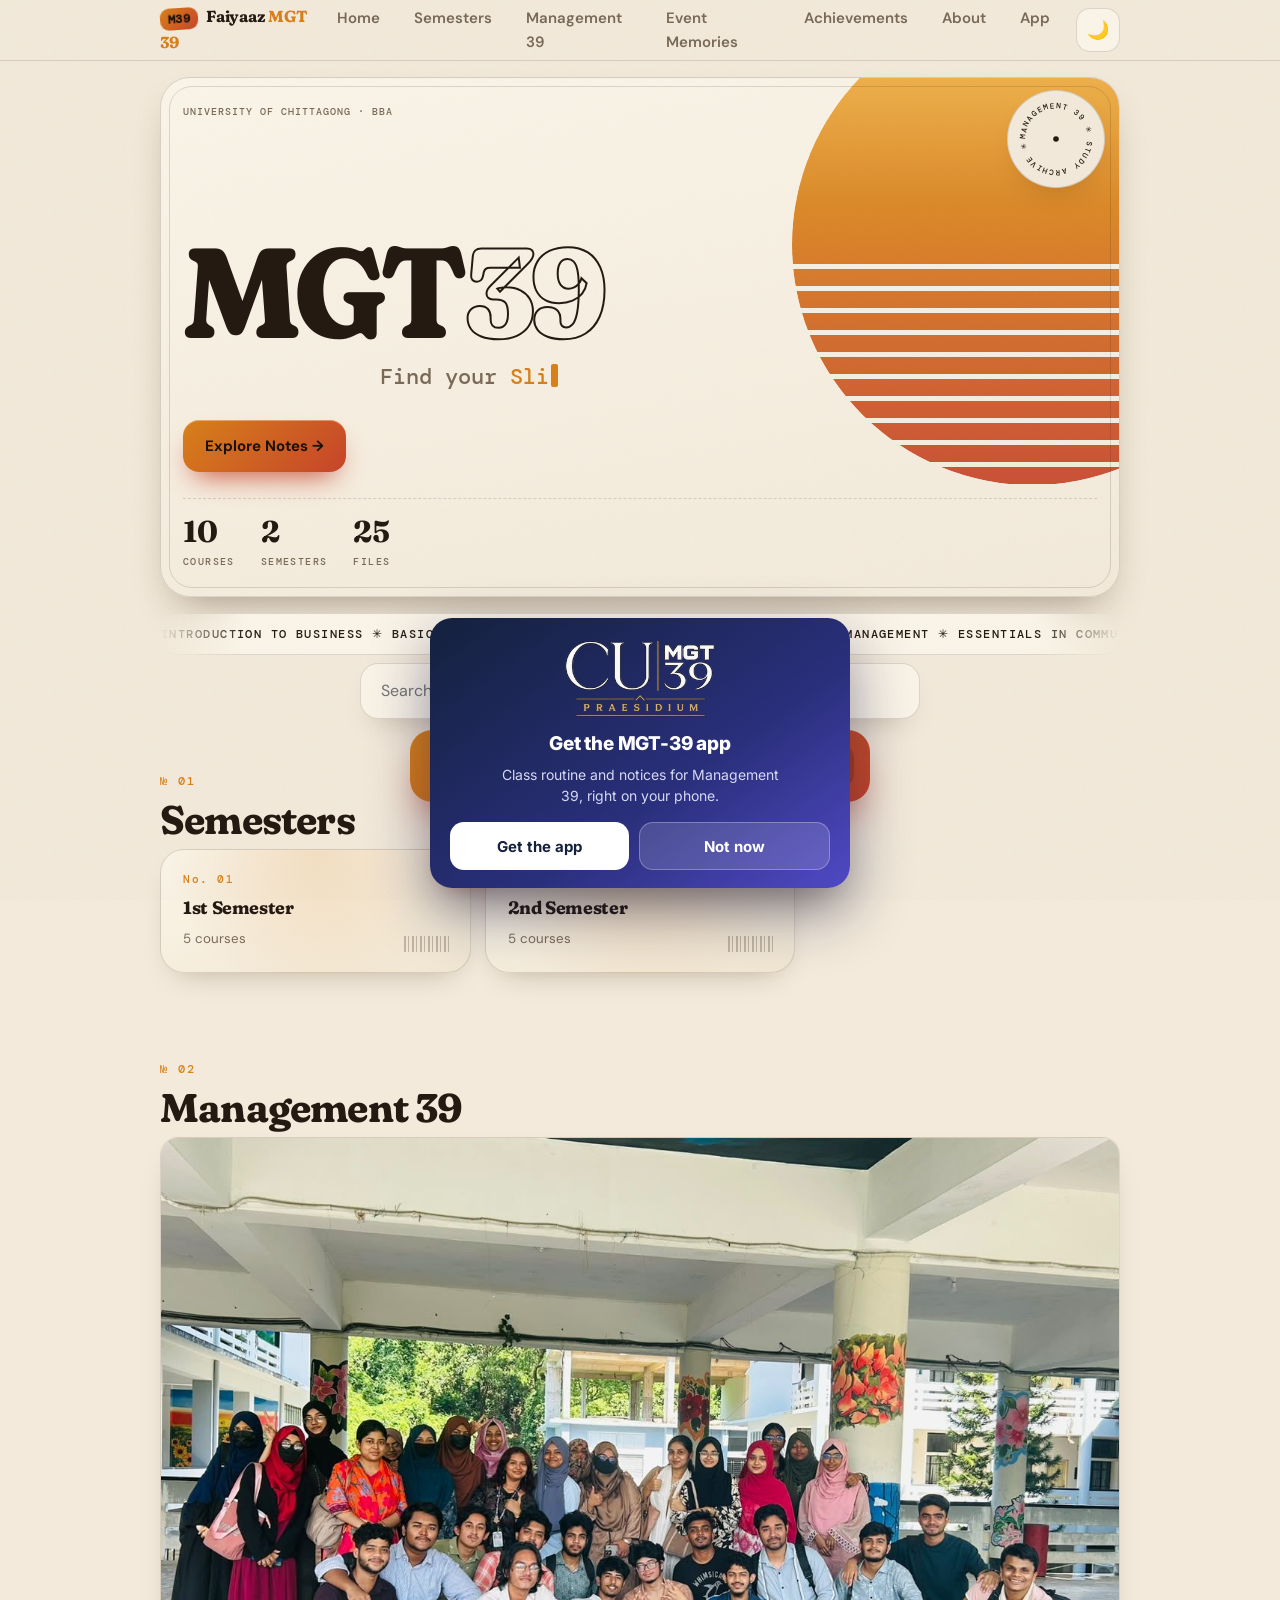
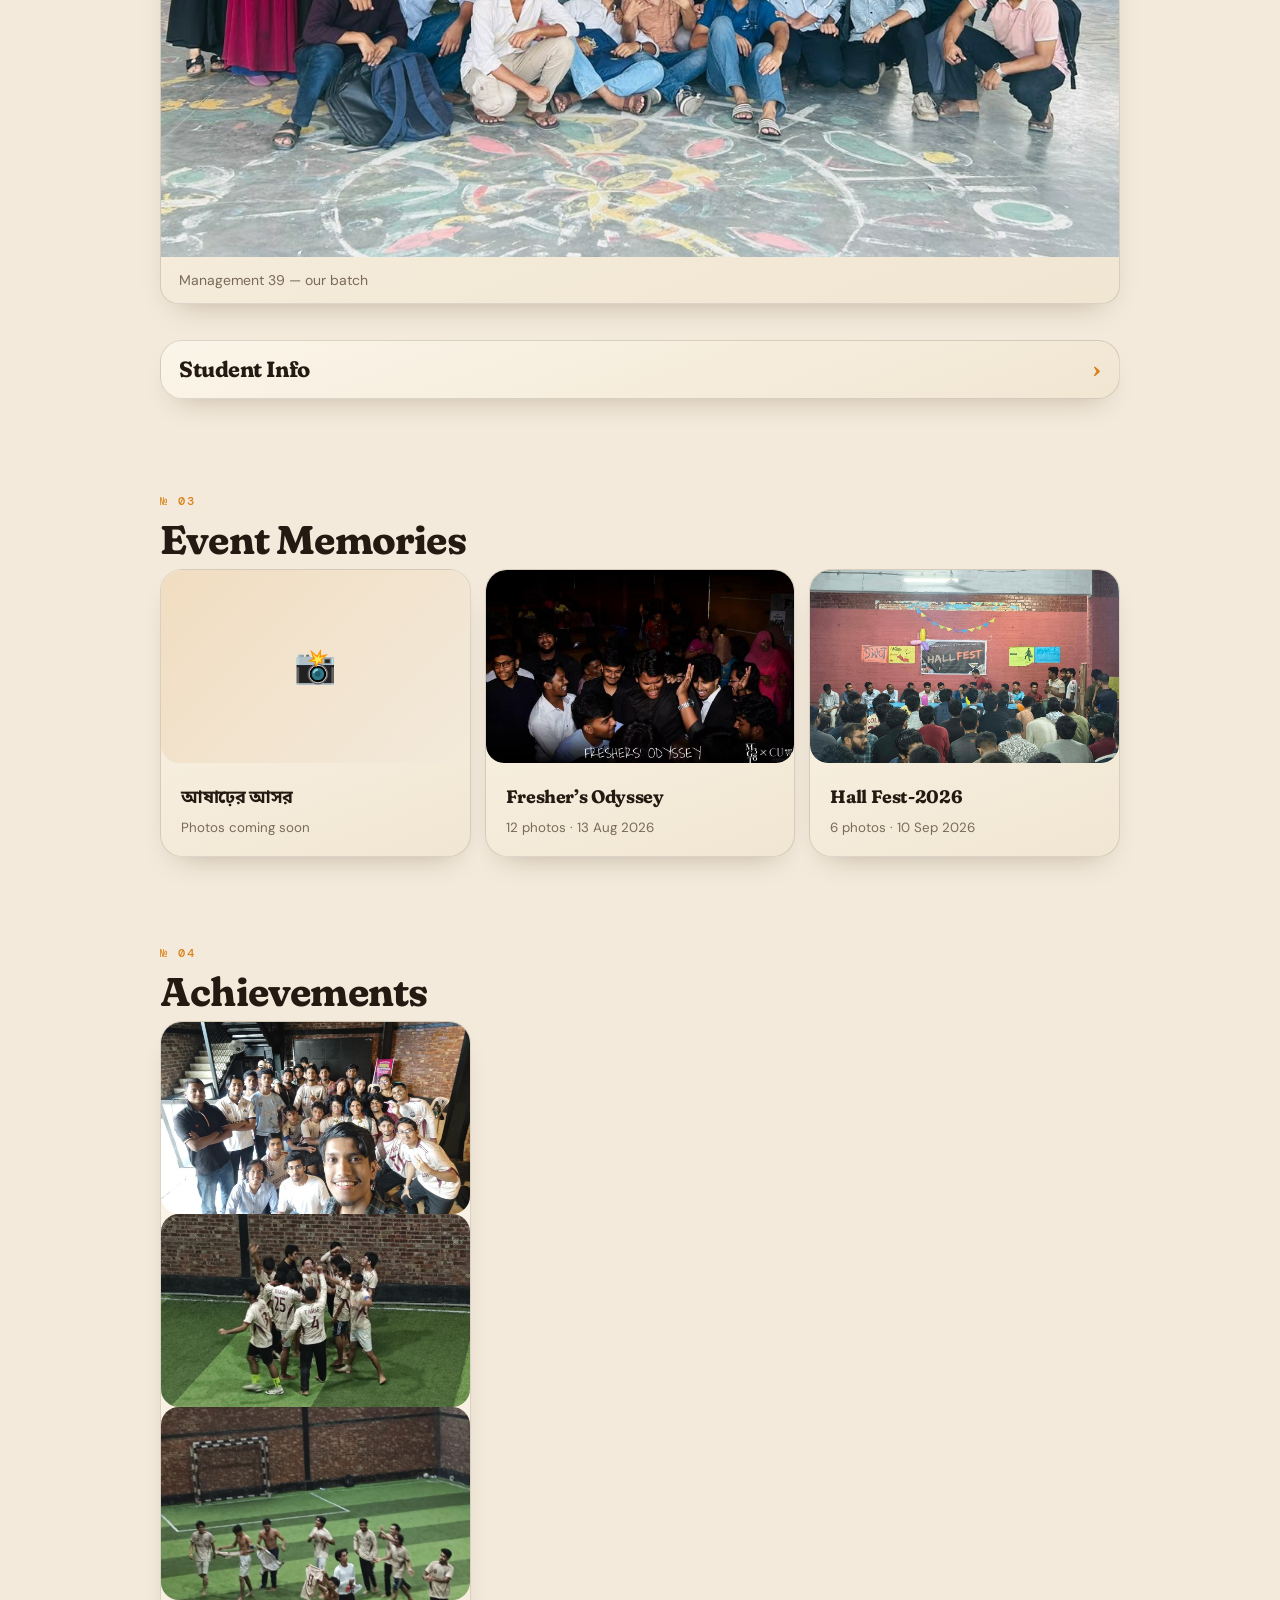
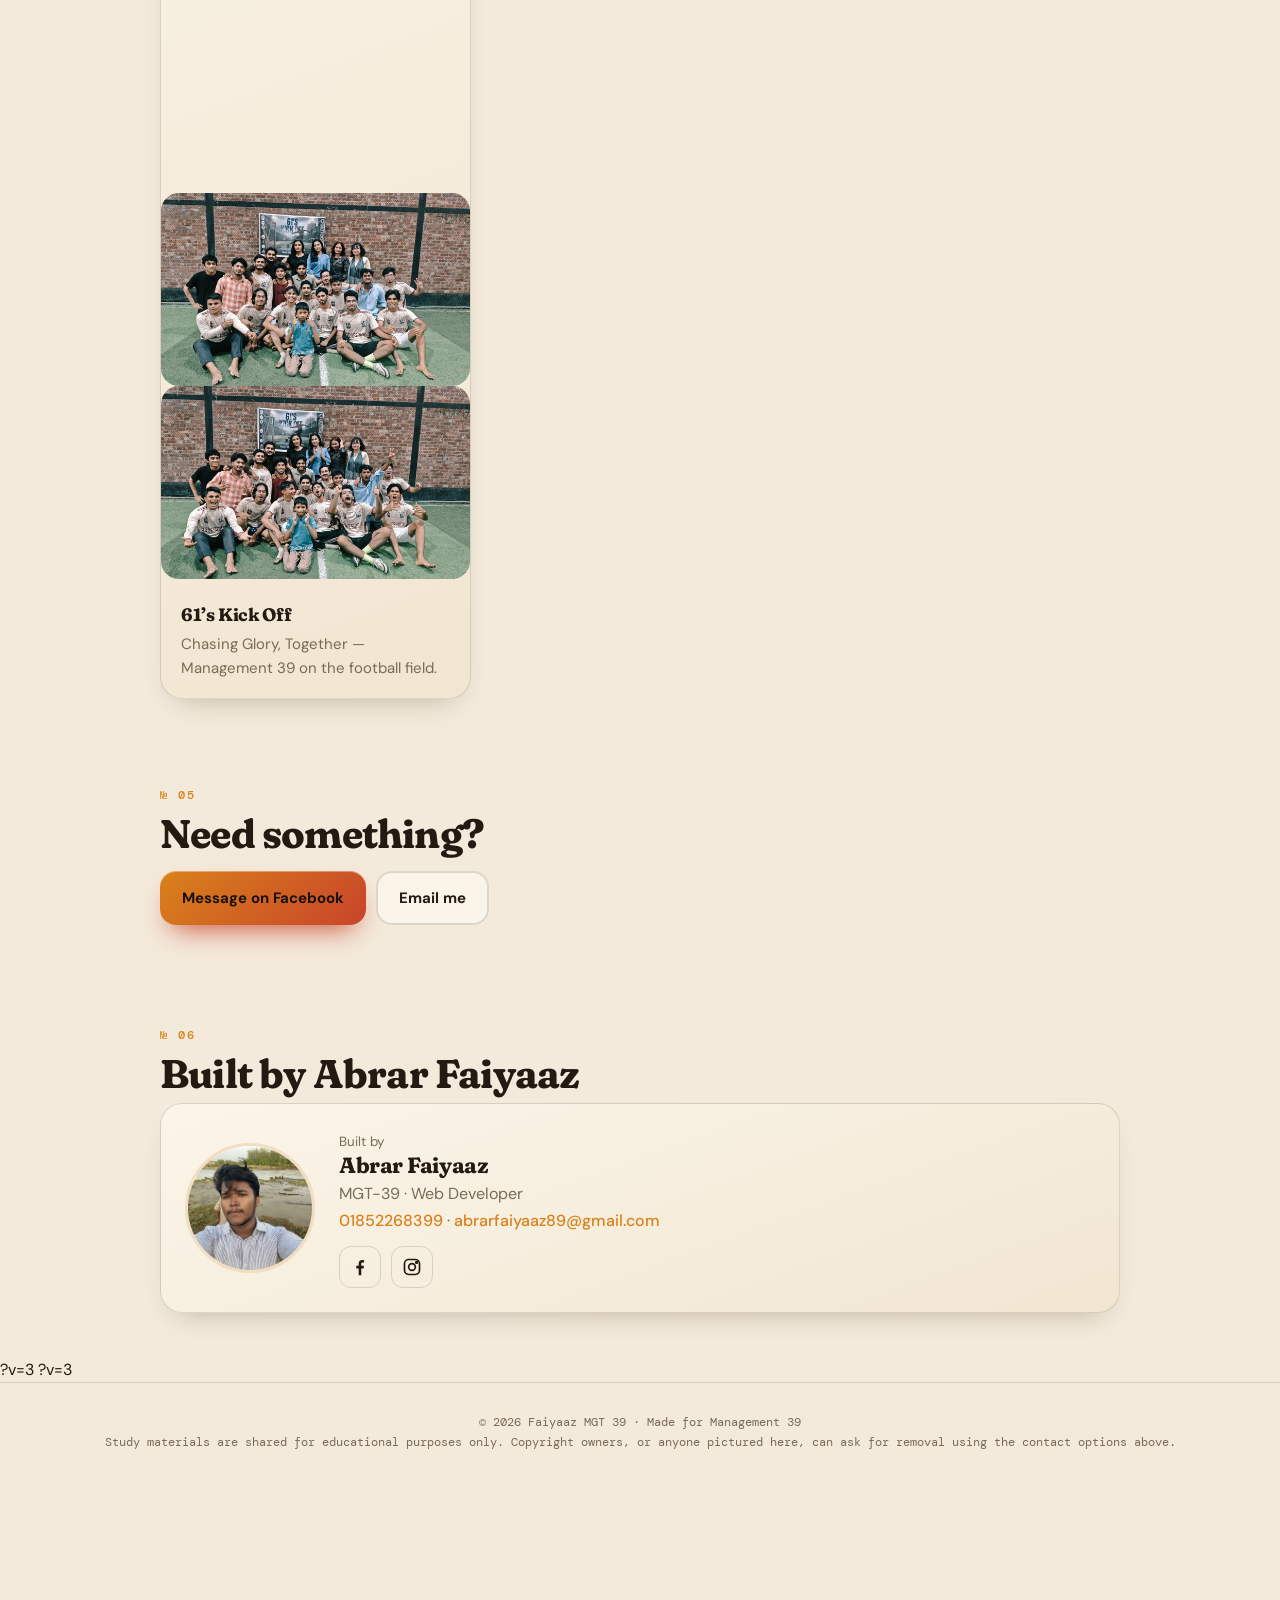
==== commit b82b8f43: "Update index.html" ====
--- a/index.html
+++ b/index.html
@@ -84,7 +84,28 @@
  <link rel="stylesheet" href="theme.css">?v=3
 <script defer src="theme.js"></script>?v=3
  <script defer src="polish.js"></script>
-<footer>© <span id="yr"></span> Faiyaaz MGT 39 · Made for Management 39<br>Study materials are shared for educational purposes only. Copyright owners, or anyone pictured here, can ask for removal using the contact options above.</footer>
+<style>
+.hero h1.hh span{background:none!important;-webkit-background-clip:border-box!important;background-clip:border-box!important;color:var(--tx)!important;-webkit-text-fill-color:var(--tx)!important}
+.hero h1.hh em span{color:transparent!important;-webkit-text-fill-color:transparent!important;-webkit-text-stroke:2px var(--tx)}
+.sun{right:-16%!important;top:-14%!important;width:64%!important}
+.kick{margin:0 0 118px!important;max-width:42%!important;letter-spacing:.1em!important;font-size:10px!important;line-height:1.5!important}
+.bdg{background:var(--bg);border:1px solid var(--bd);border-radius:50%;box-shadow:var(--sh);right:14px!important;top:12px!important;width:98px!important;height:98px!important}
+.bdg svg{padding:6px;box-sizing:border-box}
+.bdg text{fill:var(--tx)!important}
+.mgi{width:calc((100% - 12px)/var(--n,5))!important}
+.mgapp:not(.mgpill){background:none!important;box-shadow:none!important;border:0!important;padding:0!important;border-radius:0!important;pointer-events:none}
+.mgapp .mgpill,.mgapp.mgpill{pointer-events:auto;display:flex!important;align-items:center;justify-content:space-between;gap:12px;width:100%;box-sizing:border-box;background:linear-gradient(135deg,var(--ac),var(--hot))!important;color:var(--on)!important;box-shadow:0 20px 40px -16px var(--hot)!important;border:0!important;border-radius:22px!important;padding:14px 16px!important;font-size:17px!important;font-weight:700!important}
+.mgapp .mgpill *{color:inherit!important}
+.mgapp .mgpill button,.mgapp .mgpill [aria-label*=lose]{background:rgba(0,0,0,.16)!important;border-radius:14px!important;min-width:44px;min-height:44px}
+</style>
+<script>
+(function(){var PH='<svg viewBox="0 0 24 24"><rect x="7" y="3" width="10" height="18" rx="2"/><path d="M11 18h2"/></svg>';
+function dock(){var d=document.querySelector(".mgdock");if(!d)return false;var sync=function(){var as=d.querySelectorAll("a");d.style.setProperty("--n",as.length);[].forEach.call(as,function(a){if(!a.querySelector("svg"))a.insertAdjacentHTML("afterbegin",PH)})};sync();new MutationObserver(sync).observe(d,{childList:true,subtree:true});return true}
+function bgOn(x){var c=getComputedStyle(x);return(c.backgroundColor!=="rgba(0, 0, 0, 0)"&&c.backgroundColor!=="transparent")||c.backgroundImage!=="none"}
+function pill(){var f=document.querySelector(".mgapp");if(!f)return false;if(document.querySelector(".mgpill"))return true;var els=[].slice.call(f.querySelectorAll("*")).filter(function(x){return x.textContent.indexOf("Get the MGT-39 app")>-1&&bgOn(x)});(els[0]||f).classList.add("mgpill");return true}
+var dd=false,pp=false,n=0,iv=setInterval(function(){if(!dd)dd=dock();if(!pp)pp=pill();if((dd&&pp)||++n>60)clearInterval(iv)},500)})();
+</script>
+ <footer>© <span id="yr"></span> Faiyaaz MGT 39 · Made for Management 39<br>Study materials are shared for educational purposes only. Copyright owners, or anyone pictured here, can ask for removal using the contact options above.</footer>
 <script>
 /* ============ CONTENT DATA — edit ONLY this file to grow the site ============
  EXAMPLE: notes:[{title:"Chapter 1 Notes",url:"pom-ch1.pdf"},{title:"Chapter 2 Notes",url:"pom-ch2.pdf"}]
